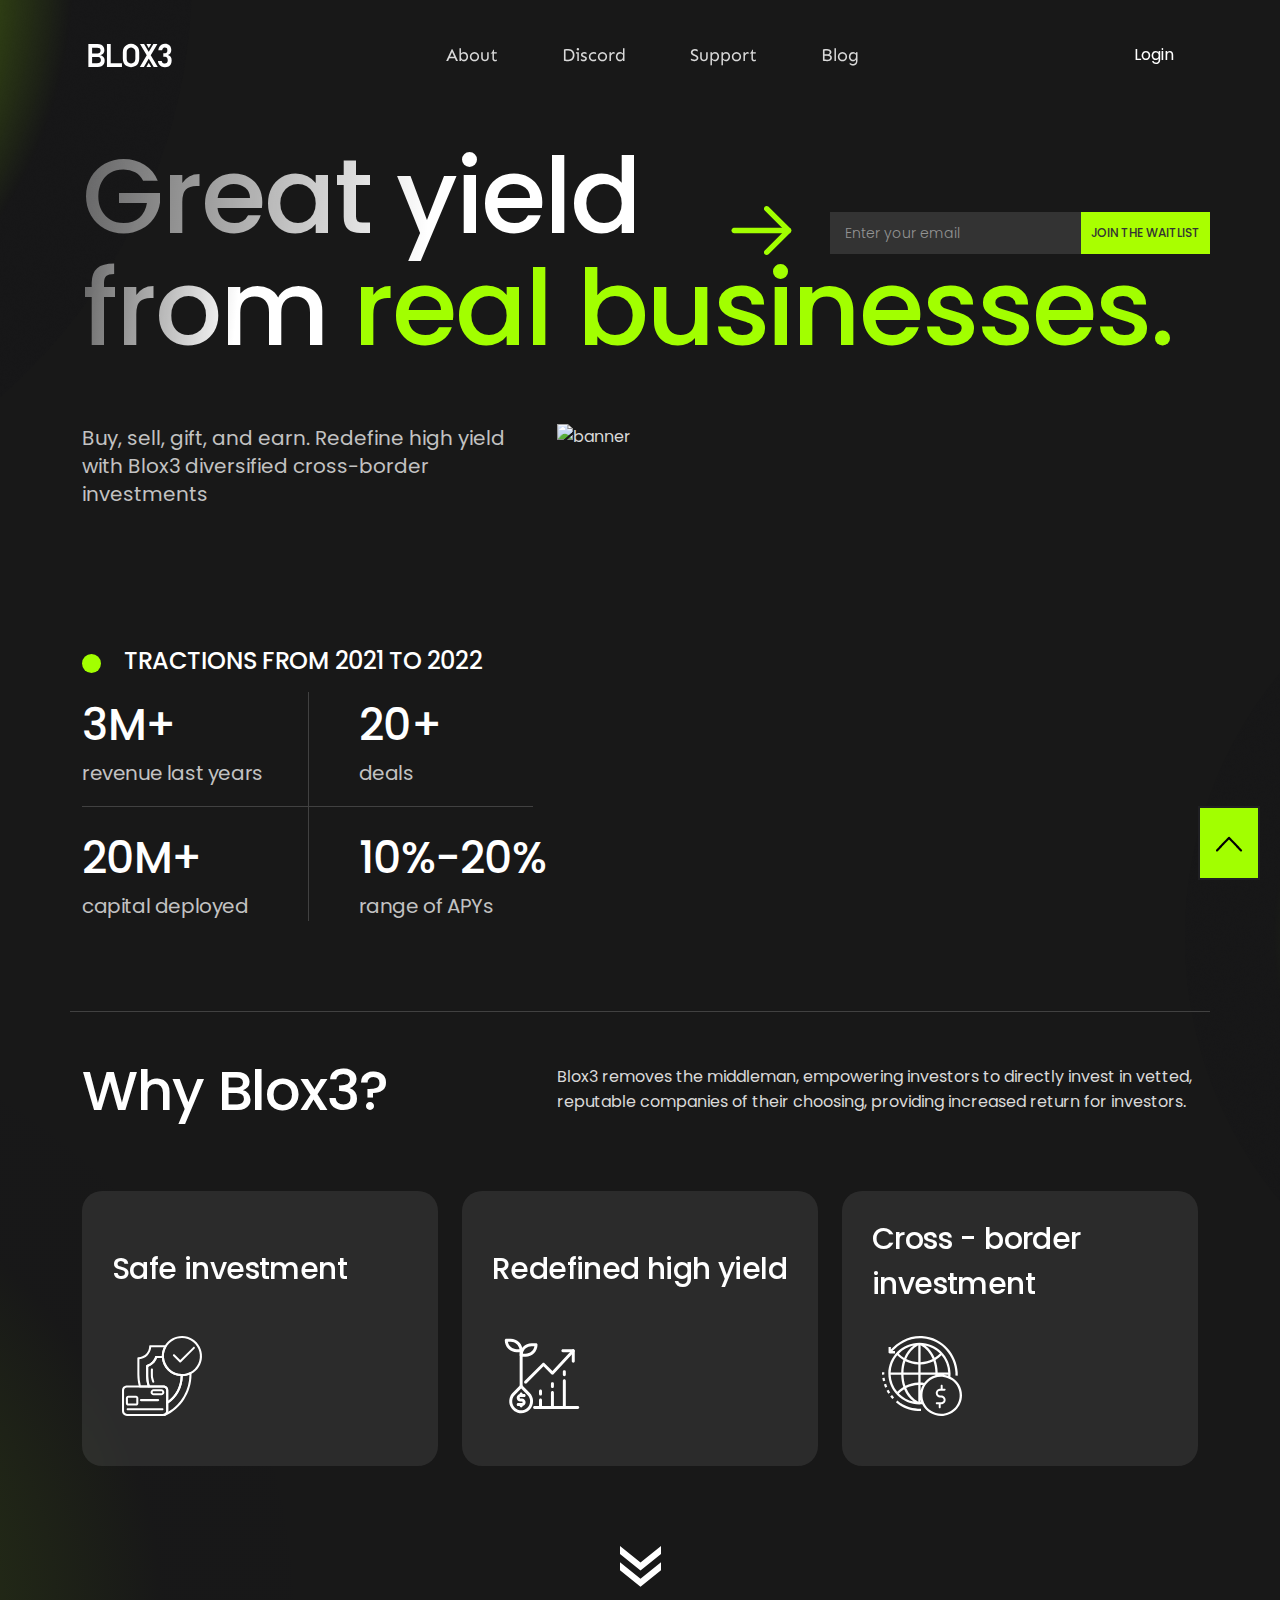
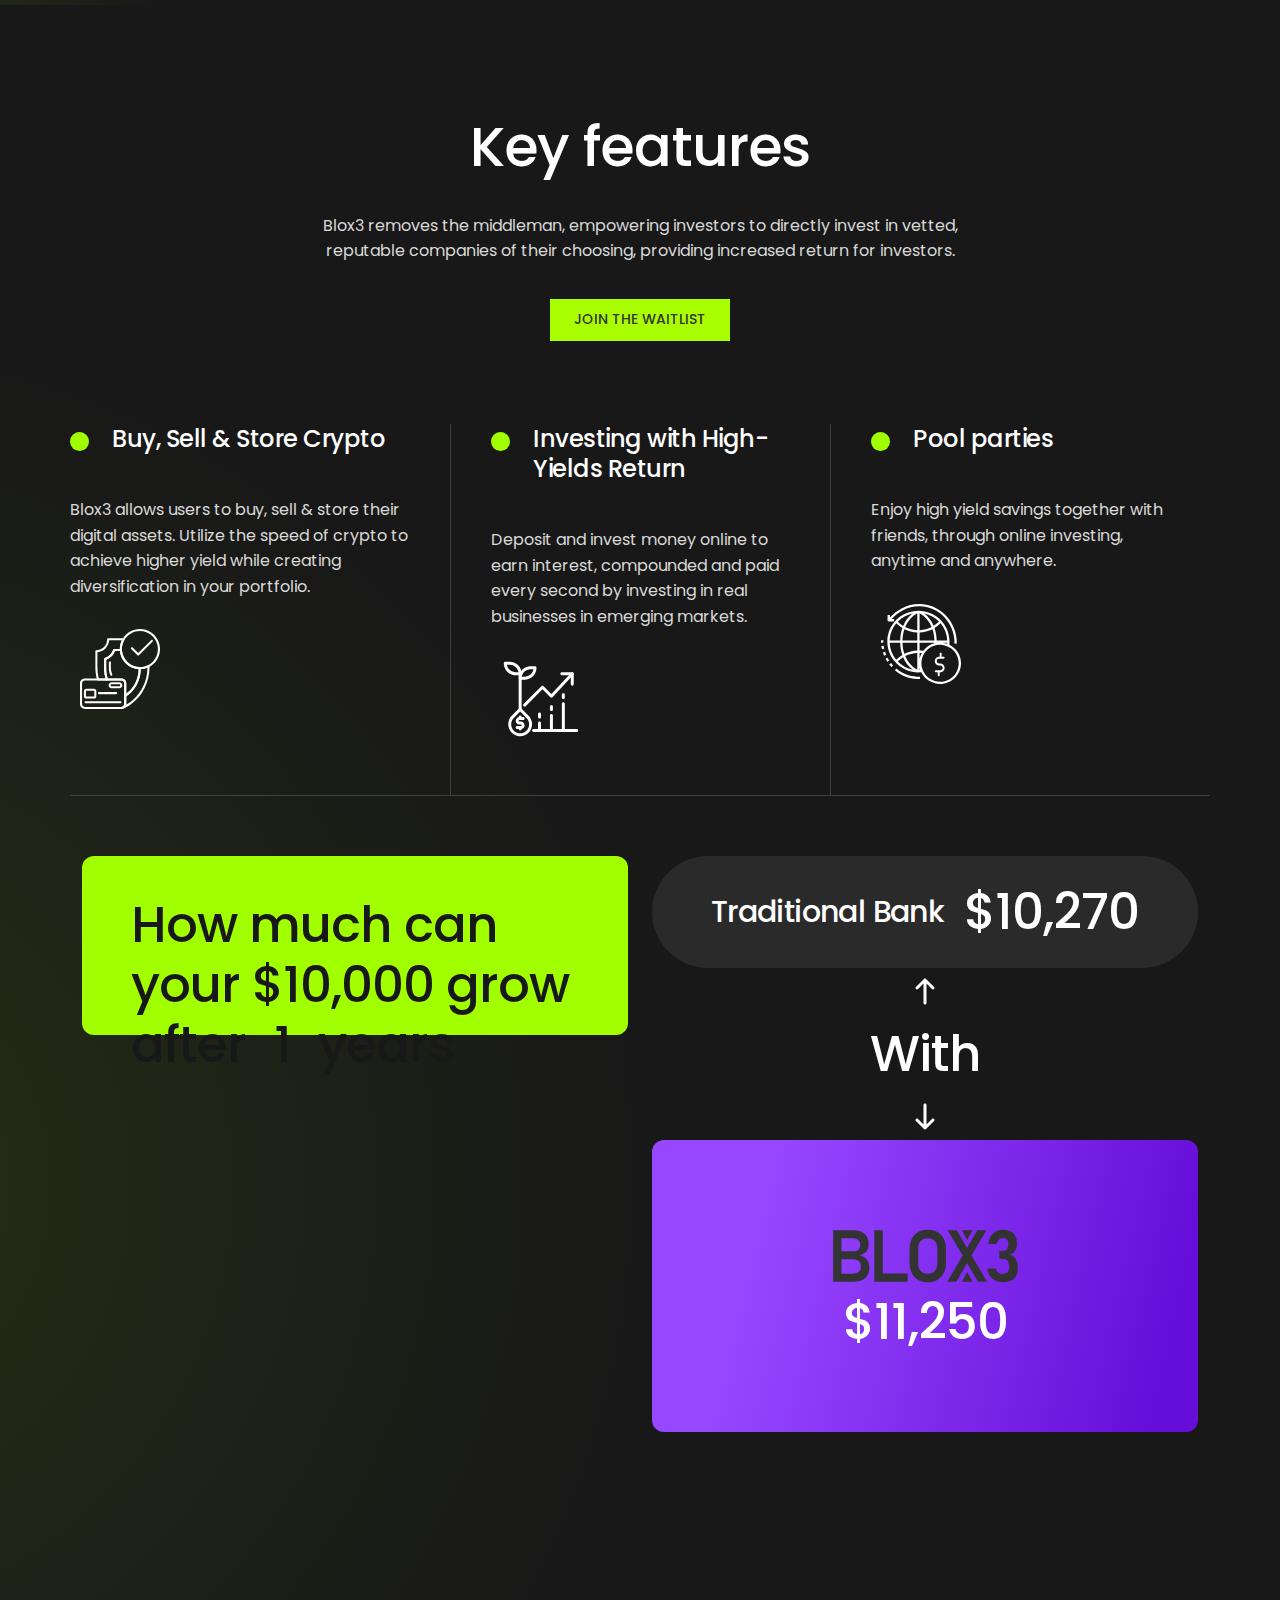
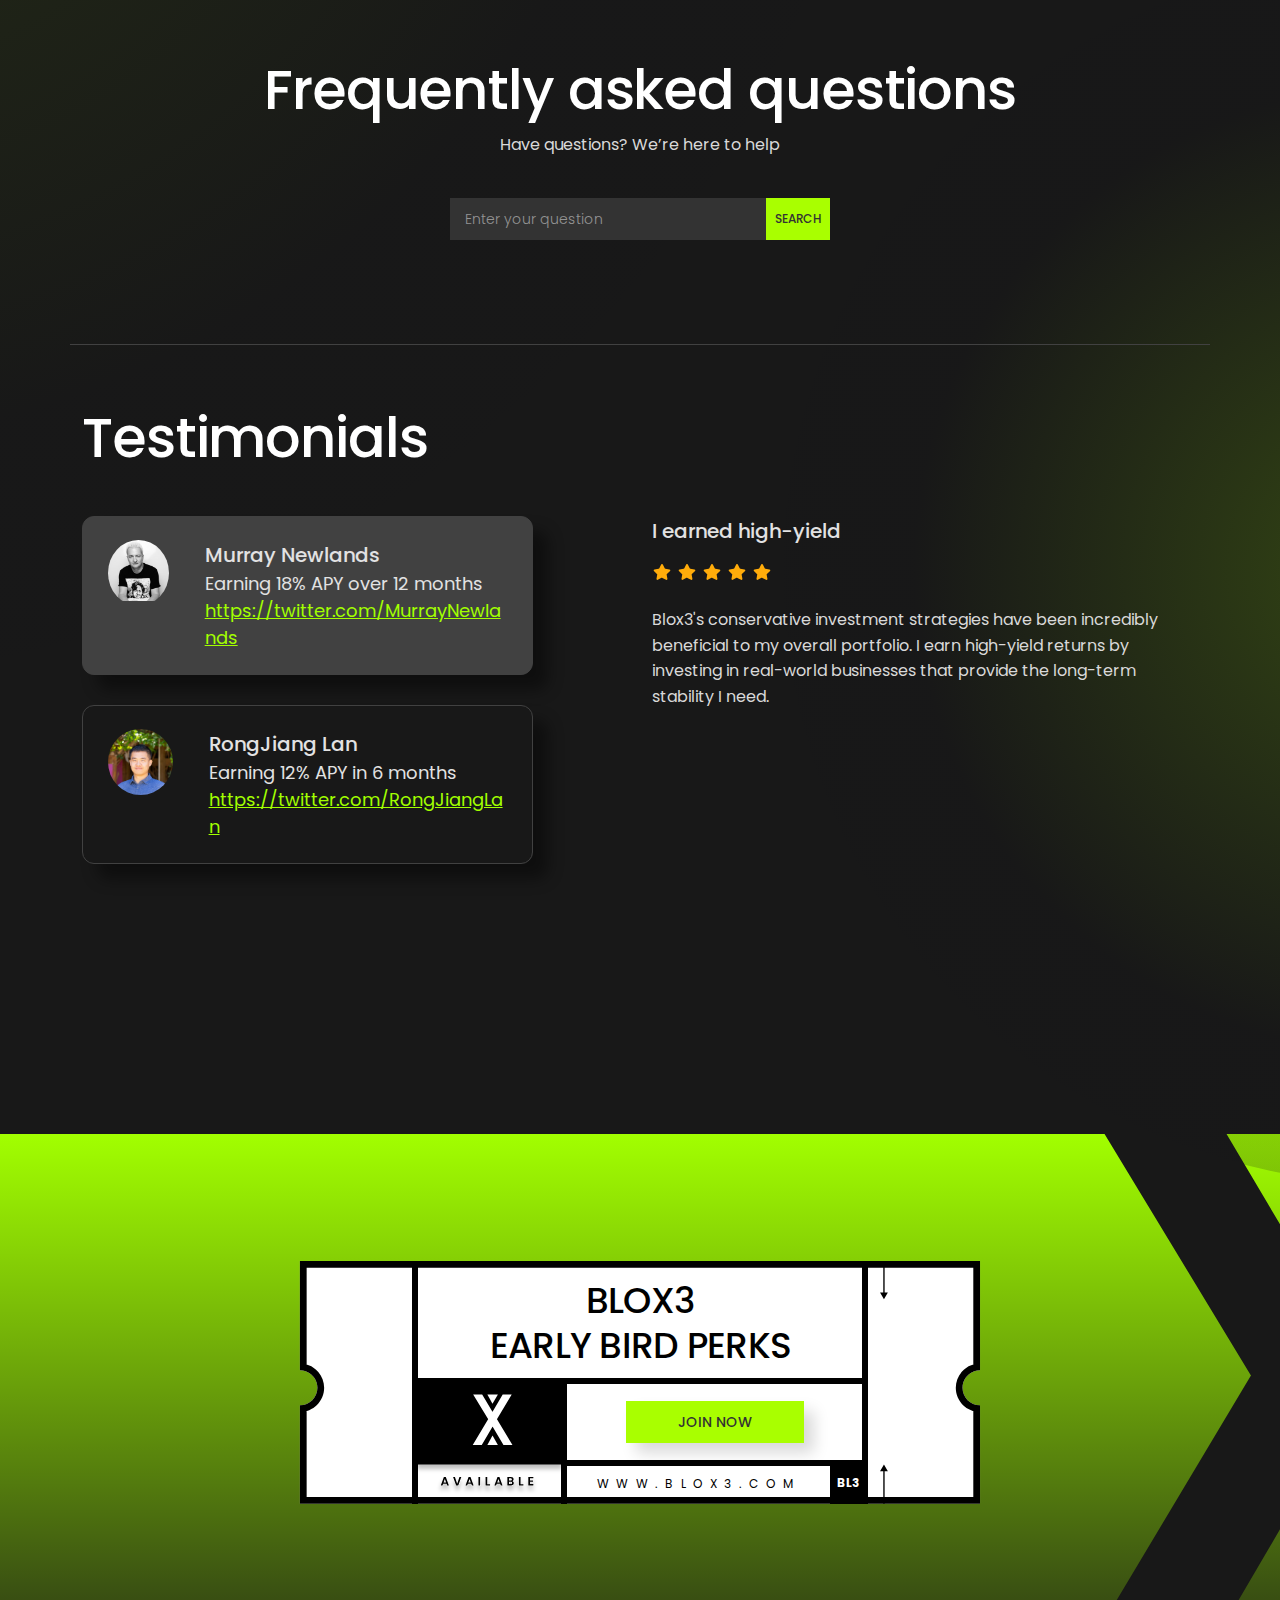
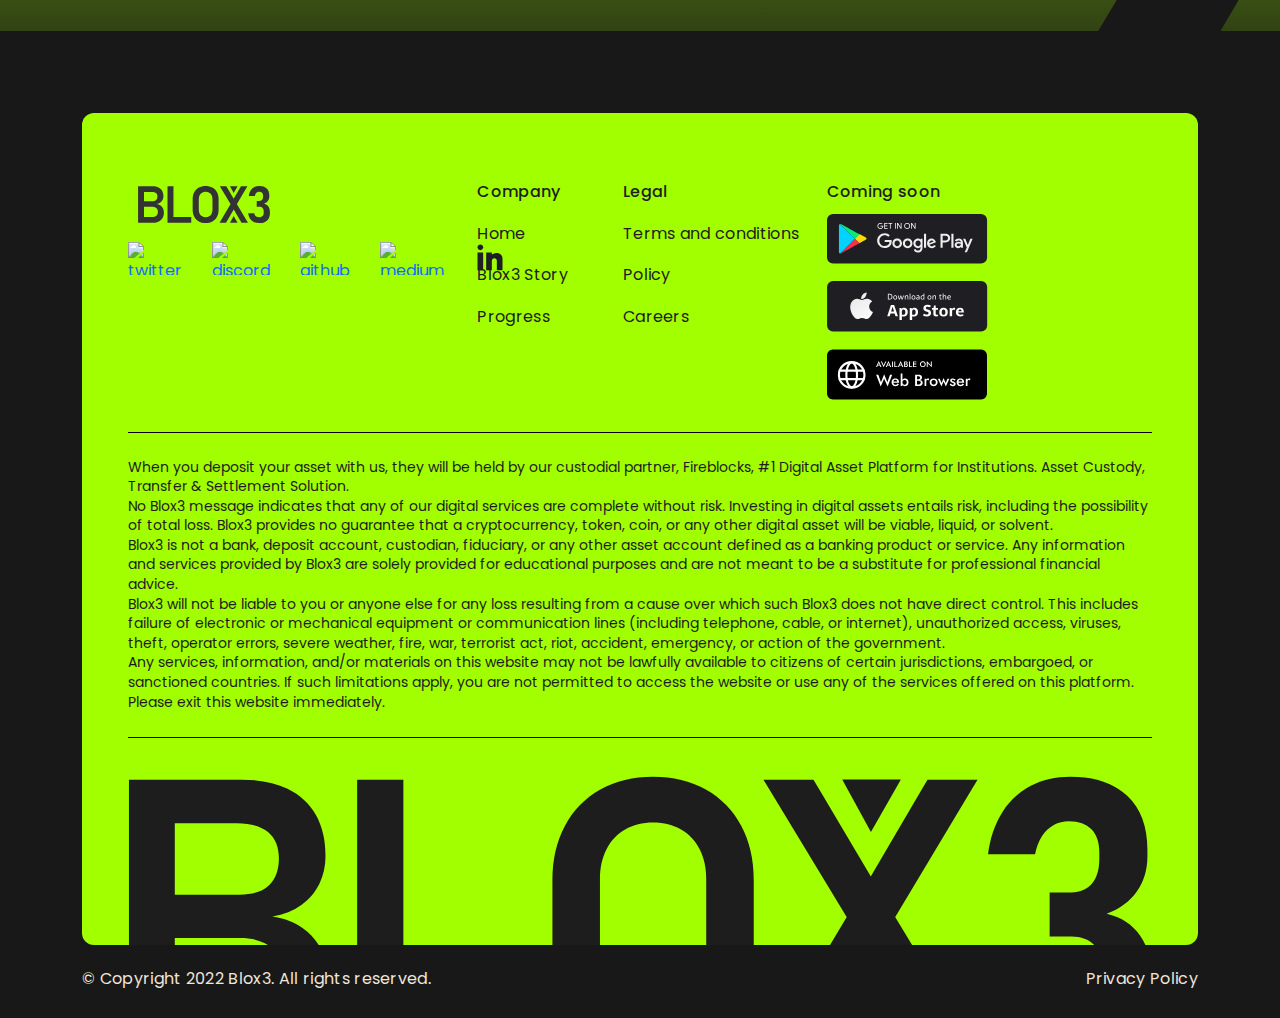
==== index.html @ f6883f17 "add page contact and page about" ====
<!doctype html>
<html lang="en">

    <head>
        <!-- Google tag (gtag.js) -->
        <script async src="https://www.googletagmanager.com/gtag/js?id=G-S6V3R4RLGJ"></script>
        <script>
            window.dataLayer = window.dataLayer || [];
            function gtag() { dataLayer.push(arguments); }
            gtag('js', new Date());
            gtag('config', 'G-S6V3R4RLGJ');
        </script>
        <meta name="viewport" content="width=device-width, initial-scale=1">
        <meta charset="utf-8" />
        <title>Blox3</title>
        <link rel="icon" href="favicon.ico" />
        <!-- Search Engine -->
        <meta name="description"
            content="Blox3 provides attractive & sustainable yield by removing the bank as a costly cross border bottleneck, providing capital directly to real world businesses." />
        <meta name="image" content="https://blox3.vercel.app/opengraph.png" />
        <!-- Schema.org for Google -->
        <meta itemprop="name" content="Blox3" />
        <meta itemprop="description"
            content="Blox3 provides attractive & sustainable yield by removing the bank as a costly cross border bottleneck, providing capital directly to real world businesses." />
        <meta itemprop="image" content="https://blox3.vercel.app/opengraph.png" />
        <meta name="og:title" content="Blox3" />
        <meta name="og:description"
            content="Blox3 provides attractive & sustainable yield by removing the bank as a costly cross border bottleneck, providing capital directly to real world businesses." />
        <meta name="og:image" content="https://blox3.vercel.app/opengraph.png" />
        <meta name="og:url" content="https://blox3.vercel.app" />
        <meta name="og:site_name" content="Blox3" />
        <meta name="og:locale" content="en_US" />
        <meta name="fb:app_id" content="401785937034606" />
        <meta name="og:type" content="website" />
        <meta name="twitter:site" content="@blox3">
        <meta name="twitter:card" content="summary_large_image">
        <meta name="twitter:title" content="Blox3">
        <meta name="twitter:description"
            content="Blox3 provides attractive & sustainable yield by removing the bank as a costly cross border bottleneck, providing capital directly to real world businesses.">
        <meta name="twitter:image" content="https://blox3.vercel.app/opengraph.png">
        <link href="https://fonts.googleapis.com/css2?family=Sen:wght@400;700&display=swap" rel="stylesheet">
        <link rel="stylesheet" href="https://fonts.googleapis.com/css?family=Lato&display=swap" />
        <link
            href="https://fonts.googleapis.com/css2?family=Bitter:ital,wght@0,400;0,500;0,600;0,700;0,800;0,900;1,400;1,500;1,700;1,900&display=swap"
            rel="stylesheet">
        <link
            href="https://fonts.googleapis.com/css2?family=Roboto:ital,wght@0,400;0,500;0,700;1,400;1,500;1,700&display=swap"
            rel="stylesheet">
        <link href="https://fonts.googleapis.com/css2?family=Poppins:wght@400;500;700&display=swap" rel="stylesheet">
        <link rel="stylesheet" href="https://cdn.jsdelivr.net/npm/bootstrap@5.2.1/dist/css/bootstrap.min.css" />
        <link rel="stylesheet" href="assets/plugins/aos/aos.css" />
        <link rel="stylesheet" href="assets/css/animate.min.css" />
        <link rel="stylesheet" href="assets/css/slick.css" />
        <link rel="stylesheet" href="assets/css/style.css?v=2" />
    </head>

    <body class="overflow-hidden home-page">
        <header>
            <nav class="bx-navbar navbar navbar-expand-lg bg-light">
                <div class="container">
                    <a class="navbar-brand" href="index.html">
                        <img src="assets/images/logo.svg" alt="Blox3" />
                    </a>
                    <button class="navbar-toggler" type="button" data-bs-toggle="collapse"
                        data-bs-target="#navbarSupportedContent" aria-controls="navbarSupportedContent"
                        aria-expanded="false" aria-label="Toggle navigation">
                        <span class="navbar-toggler-icon"></span>
                    </button>
                    <div class="collapse navbar-collapse" id="navbarSupportedContent">
                        <ul class="navbar-nav mx-auto mb-lg-0">
                            <li class="d-block d-md-none">
                                <a class="navbar-brand" href="index.html">
                                    <img src="assets/images/logo.svg" alt="Blox3" />
                                </a>
                            </li>

                            <!-- <li class="d-block d-md-none"><button type="button" class="button btn-sign-up" data-bs-toggle="modal" data-bs-target="#SignUpModal">Join the Waitlist</button></li> -->
                            <li class="d-block d-md-none"><button type="button" class="button btn-sign-up"
                                    data-bs-toggle="modal" data-bs-target="#SignUpModal">Login</button></li>
                            <li class="nav-item">
                                <a class="nav-link"
                                    href="https://blox3.notion.site/blox3/About-Us-524991e703df4c4db0785e68744c24d8"
                                    target="_blank">About</a>
                            </li>
                            <li class="nav-item">
                                <a class="nav-link" href="https://discord.gg/4zUvcdK7DZ" target="_blank">Discord</a>
                            </li>
                            <li class="nav-item">
                                <a class="nav-link"
                                    href="https://blox3.notion.site/SUPPORT-e5d9ff07b69e430fb95e6f65994a4790"
                                    target="_blank">Support</a>
                            </li>
                            <li class="nav-item">
                                <a class="nav-link" href="https://medium.com/@blox3" target="_blank">Blog</a>
                            </li>
                        </ul>
                    </div>
                    <!-- <button type="button" class="button btn-sign-up d-none d-md-block" data-bs-toggle="modal" data-bs-target="#SignUpModal">Join the Waitlist</button> -->
                    <button type="button" class="button btn-sign-up d-none d-md-block" data-bs-toggle="modal"
                        data-bs-target="#SignUpModal">Login</button>
                </div>
            </nav>
        </header>
        <!-- end header -->
        <main>
            <div class="bx-banner">
                <div class="container">
                    <div class="row justify-content-between">
                        <div class="col-xl-7 col-lg-7 text-md-start text-center justify-content-between">
                            <h1 class="bx-banner-heading"><span class="text-gradient">Great yield </span> <br>
                                <span class="text-gradient">from</span> <span class="green">real <br
                                        class="d-block d-md-none">businesses.</span>
                            </h1>
                            <div class="group-mail d-flex">
                                <p class="banner-arrow"><img src="assets/images/banner-arrow.svg" alt="" /></p>
                                <div class="bx-form">
                                    <div id="mc_embed_signup" class="mc_embed_signup">
                                        <form
                                            action="https://blox3.us14.list-manage.com/subscribe/post?u=b85ae66b1dd4e79ea836b4736&id=51da35f64b&f_id=0046f7e0f0"
                                            method="post" id="mc-embedded-subscribe-form"
                                            name="mc-embedded-subscribe-form"
                                            class="validate mc-embedded-subscribe-form" target="_blank" novalidate>
                                            <div id="mc_embed_signup_scroll" class="mc_embed_signup_scroll">
                                                <div class="input-group mc-field-group ">
                                                    <div class=" d-flex">
                                                        <input type="email" value="" name="EMAIL"
                                                            placeholder="Enter your email" class="form-control"
                                                            id="mce-EMAIL" required>
                                                        <button type="submit" value="Subscribe" name="subscribe"
                                                            id="mc-embedded-subscribe" class="btn button">Join the
                                                            Waitlist</button>
                                                    </div>
                                                </div>

                                                <div style="position: absolute; left: -5000px;" aria-hidden="true">
                                                    <input type="text" name="b_b85ae66b1dd4e79ea836b4736_51da35f64b"
                                                        tabindex="-1" value="">
                                                </div>
                                            </div>
                                            <div id="mce-responses" class="clear foot">
                                                <div class="response" id="mce-error-response" style="display:none">
                                                </div>
                                                <div class="response" id="mce-success-response" style="display:none">
                                                </div>
                                            </div>
                                        </form>
                                    </div>
                                </div>
                            </div>


                        </div>

                    </div>
                    <div class="row justify-content-between">
                        <div class="col-md-5">
                            <div class="bx-banner-description">
                                Buy, sell, gift, and earn. Redefine high yield with Blox3 diversified cross-border
                                investments
                            </div>
                            <div class="tractions">
                                <p class="bx-title-small text-uppercase"><span class="circle"></span><span
                                        class="text">Tractions from
                                        2021 to 2022</span></p>
                                <div class="tractions-table">
                                    <div class="tractions-table-col">
                                        <dl>
                                            <dt>3M+</dt>
                                            <dd>revenue last years</dd>
                                        </dl>
                                    </div>
                                    <div class="tractions-table-col">
                                        <dl>
                                            <dt>20+</dt>
                                            <dd>deals</dd>
                                        </dl>
                                    </div>
                                    <div class="tractions-table-col">
                                        <dl>
                                            <dt>20M+</dt>
                                            <dd>capital deployed</dd>
                                        </dl>
                                    </div>
                                    <div class="tractions-table-col">
                                        <dl>
                                            <dt>10%-20%</dt>
                                            <dd>range of APYs</dd>
                                        </dl>
                                    </div>
                                </div>
                            </div>
                        </div>
                        <div class="col-md-7 bx-banner-image">
                            <img src="assets/images/banner.svg" alt="banner" class="bx-banner-image d-none d-md-block"
                                width="750" height="492" />
                            <img src="assets/images/banner.png"
                                srcset="assets/images/banner.png 1x, assets/images/banner@2x.png 2x, assets/images/banner@3x.png 3x"
                                alt="banner" class="bx-banner-image d-block d-md-none" width="542" height="671">
                        </div>
                    </div>

                </div>
            </div>
            <section>
                <div class="why-blox3">
                    <div class="container">
                        <div class="row justify-content-between">
                            <div class="bx-title col-md-5 wow fadeInUp">Why Blox3?</div>
                            <div class="bx-disc col-md-7 wow fadeInUp">Blox3 removes the middleman, empowering investors
                                to directly
                                invest in vetted, reputable companies of their choosing, providing increased return for
                                investors.</div>
                        </div>


                        <div class="row justify-content-between slide wow fadeInUp">
                            <div class="col-lg-4 col-md-6">
                                <div class="box">
                                    <dl>
                                        <dt>Safe investment</dt>
                                        <dd>Blox3 offers safer investments by limiting investor risk. Blox3 takes the
                                            borrower’s assets, and lends just 50% LTV,
                                            with the ability to rapidly liquidate in the event of a default.</dd>
                                    </dl>
                                    <p class="why-blox3-icon">
                                        <svg width="100" height="100" viewBox="0 0 100 100" fill="none"
                                            xmlns="http://www.w3.org/2000/svg">
                                            <path
                                                d="M36.9436 61.4374H28.0173C27.7927 61.4366 27.5745 61.3624 27.396 61.2262C27.2175 61.09 27.0885 60.8993 27.0286 60.6831C25.9251 56.7312 25.3661 52.6475 25.3669 48.5448V32.1891C25.3669 31.9163 25.4754 31.6546 25.6686 31.4617C25.8617 31.2688 26.1237 31.1604 26.3969 31.1604C29.261 31.1477 32.0036 30.0029 34.025 27.9764C36.0464 25.9498 37.1822 23.2063 37.1839 20.3457C37.1839 20.0729 37.2925 19.8113 37.4856 19.6184C37.6788 19.4254 37.9407 19.3171 38.2139 19.3171H53.5671C53.749 19.3162 53.9277 19.3641 54.0847 19.4558C54.2417 19.5475 54.3712 19.6796 54.4597 19.8383C54.5507 19.9957 54.5986 20.1742 54.5986 20.356C54.5986 20.5378 54.5507 20.7164 54.4597 20.8738C52.7894 23.6585 51.9089 26.8445 51.9123 30.0906V30.8724C51.9179 31.0101 51.8952 31.1474 51.8456 31.276C51.796 31.4045 51.7206 31.5216 51.6239 31.6199C51.5287 31.7187 51.4146 31.7976 51.2885 31.8517C51.1623 31.9059 51.0265 31.9343 50.8892 31.9353H44.9292C44.2077 33.9465 43.049 35.773 41.5365 37.2837C40.0239 38.7943 38.1951 39.9515 36.1814 40.6721V49.9232C36.1785 53.3781 36.7564 56.809 37.8912 60.0727C37.9479 60.2282 37.966 60.3951 37.9438 60.5591C37.9217 60.723 37.86 60.8792 37.7641 61.0141C37.6682 61.149 37.5409 61.2587 37.3932 61.3336C37.2455 61.4085 37.0818 61.4465 36.9162 61.4443L36.9436 61.4374ZM35.5291 59.3801C34.6116 56.3117 34.149 53.1256 34.1559 49.9232V39.9315C34.155 39.7107 34.2253 39.4954 34.3564 39.3176C34.4874 39.1397 34.6723 39.0087 34.8837 38.944C36.8526 38.3502 38.6431 37.2774 40.0944 35.8219C41.5457 34.3665 42.6125 32.5738 43.1989 30.6049C43.2637 30.3938 43.3949 30.2092 43.5729 30.0783C43.751 29.9473 43.9665 29.8771 44.1876 29.878H49.8455C49.876 26.9311 50.5583 24.0273 51.8436 21.3744H39.2027C38.9526 24.4193 37.628 27.2765 35.465 29.4368C33.302 31.597 30.4412 32.92 27.3925 33.1697V48.5448C27.3917 52.2004 27.8555 55.8412 28.7726 59.3801H35.5291ZM52.4204 90C52.2782 90.0008 52.1375 89.9704 52.0084 89.9108L51.7818 89.808C51.5849 89.7188 51.4207 89.5704 51.3124 89.3835C51.204 89.1966 51.1569 88.9806 51.1776 88.7656C51.1981 88.552 51.2854 88.3503 51.4271 88.189C51.5689 88.0278 51.7578 87.9152 51.9672 87.8672C52.5985 87.7197 53.1609 87.3626 53.5626 86.8544C53.9642 86.3461 54.1812 85.7167 54.1782 85.0693V76.7645C54.179 76.5933 54.222 76.4248 54.3034 76.2741C54.3848 76.1234 54.5022 75.9951 54.6451 75.9004C58.9577 73.0727 62.4979 69.2177 64.9468 64.6828C67.3958 60.1479 68.6763 55.0757 68.6731 49.9232V49.1003C68.6742 48.9549 68.7059 48.8114 68.7663 48.679C68.8266 48.5467 68.9142 48.4285 69.0233 48.3322C69.1307 48.2363 69.2571 48.1641 69.3944 48.1204C69.5316 48.0767 69.6766 48.0624 69.8198 48.0785H69.9022C72.7183 48.0916 75.4965 47.4308 78.0045 46.1515C78.1621 46.0684 78.3387 46.0276 78.5168 46.0331C78.695 46.0385 78.8687 46.0901 79.0209 46.1827C79.1732 46.2753 79.2987 46.4058 79.3854 46.5614C79.472 46.717 79.5167 46.8924 79.5151 47.0704V48.5448C79.5036 57.2659 76.984 65.8001 72.2562 73.1322C67.5283 80.4643 60.7911 86.2858 52.8461 89.904C52.7126 89.9656 52.5675 89.9983 52.4204 90ZM56.2381 77.3337V85.0693C56.2386 85.3311 56.2179 85.5925 56.1763 85.851C62.6377 82.0128 67.9937 76.5687 71.7227 70.049C75.4518 63.5292 77.4267 56.1561 77.4552 48.6477C75.3137 49.5178 73.0364 50.0075 70.7261 50.0947C70.7075 55.4687 69.3786 60.7573 66.8543 65.5033C64.33 70.2493 60.6862 74.3098 56.2381 77.3337Z"
                                                fill="url(#paint0_linear_1221_5023)" />
                                            <path
                                                d="M55.2081 77.8137C54.935 77.8137 54.673 77.7054 54.4799 77.5125C54.2867 77.3195 54.1782 77.0579 54.1782 76.7851V64.2971C54.1782 63.9216 54.1041 63.5497 53.9602 63.2028C53.8163 62.8558 53.6054 62.5406 53.3396 62.275C53.0737 62.0095 52.758 61.7988 52.4106 61.6551C52.0633 61.5114 51.6909 61.4374 51.3149 61.4374L36.9436 61.4374C36.7309 61.4378 36.5233 61.372 36.3498 61.2491C36.1763 61.1262 36.0454 60.9523 35.9755 60.7516C34.7604 57.273 34.1429 53.6143 34.149 49.9301V39.9315C34.1486 39.7098 34.2199 39.4939 34.3522 39.3159C34.4846 39.138 34.671 39.0075 34.8837 38.944C36.8526 38.3502 38.6431 37.2774 40.0944 35.8219C41.5457 34.3665 42.6125 32.5738 43.1989 30.6049C43.2637 30.3938 43.3949 30.2092 43.5729 30.0783C43.751 29.9473 43.9665 29.8771 44.1876 29.878H50.8961C51.1604 29.8778 51.4146 29.9798 51.6053 30.1626C51.796 30.3454 51.9085 30.5949 51.9192 30.8587C52.1158 35.4578 54.071 39.8065 57.3821 43.0088C60.6932 46.2111 65.1079 48.0232 69.7168 48.0716C69.9875 48.0753 70.246 48.1852 70.4362 48.3777C70.6264 48.5703 70.733 48.8299 70.733 49.1003V49.9232C70.7408 55.4204 69.3777 60.833 66.7667 65.6724C64.1558 70.5117 60.3793 74.6255 55.7781 77.6423C55.6083 77.7524 55.4106 77.8119 55.2081 77.8137ZM37.6303 59.3801H51.3149C52.6201 59.3819 53.8712 59.9005 54.7941 60.8223C55.717 61.744 56.2363 62.9936 56.2381 64.2971V74.8032C60.0801 71.9277 63.2024 68.202 65.3599 63.9184C67.5175 59.6349 68.6516 54.9102 68.6731 50.1153C63.8922 49.8226 59.3741 47.8307 55.9359 44.5C52.4978 41.1693 50.3666 36.7196 49.9279 31.9559H44.9292C44.2051 33.9633 43.0453 35.7857 41.5329 37.2927C40.0205 38.7996 38.193 39.9537 36.1814 40.6721V49.9232C36.1682 53.1317 36.6571 56.3224 37.6303 59.3801Z"
                                                fill="url(#paint1_linear_1221_5023)" />
                                            <path
                                                d="M51.3149 89.9931H14.9232C13.6168 89.9913 12.3646 89.4717 11.4415 88.5485C10.5185 87.6253 10 86.374 10 85.0693V64.2971C10.0018 62.9936 10.5211 61.744 11.444 60.8223C12.3669 59.9005 13.618 59.3819 14.9232 59.3801H51.3149C52.6213 59.3801 53.8742 59.8979 54.7986 60.8198C55.7229 61.7418 56.2431 62.9924 56.245 64.2971V85.0693C56.2502 86.1817 55.8765 87.2629 55.1852 88.1352C54.494 89.0076 53.5263 89.6192 52.441 89.8697C52.0724 89.9586 51.694 90.0001 51.3149 89.9931ZM14.9232 61.4374C14.1638 61.4374 13.4355 61.7387 12.8985 62.275C12.3616 62.8113 12.0599 63.5387 12.0599 64.2971V85.0693C12.0599 85.8283 12.3614 86.5564 12.8981 87.0938C13.4349 87.6312 14.1632 87.934 14.9232 87.9358H51.3149C51.5298 87.939 51.7442 87.916 51.9535 87.8672C52.588 87.7226 53.1544 87.3669 53.5599 86.8585C53.9654 86.3502 54.1858 85.7192 54.1851 85.0693V64.2971C54.1832 63.538 53.8801 62.8107 53.342 62.2746C52.8039 61.7385 52.0749 61.4374 51.3149 61.4374H14.9232Z"
                                                fill="url(#paint2_linear_1221_5023)" />
                                            <path
                                                d="M24.0142 79.6105H16.2141C15.5961 79.6087 15.004 79.3622 14.5677 78.9251C14.1314 78.4881 13.8864 77.896 13.8864 77.2788V72.0875C13.8864 71.4709 14.1316 70.8796 14.5681 70.4436C15.0047 70.0077 15.5967 69.7627 16.2141 69.7627H24.0142C24.6316 69.7627 25.2237 70.0077 25.6602 70.4436C26.0967 70.8796 26.3419 71.4709 26.3419 72.0875V77.2788C26.3419 77.896 26.0969 78.4881 25.6606 78.9251C25.2243 79.3622 24.6322 79.6087 24.0142 79.6105ZM16.2141 71.8201C16.1786 71.8191 16.1434 71.8254 16.1105 71.8385C16.0776 71.8516 16.0477 71.8713 16.0226 71.8963C15.9975 71.9213 15.9779 71.9512 15.9647 71.9841C15.9516 72.0169 15.9453 72.0521 15.9463 72.0875V77.2788C15.9454 77.3145 15.9516 77.3501 15.9647 77.3833C15.9777 77.4165 15.9973 77.4468 16.0222 77.4724C16.0472 77.498 16.077 77.5183 16.11 77.5322C16.1429 77.546 16.1783 77.5532 16.2141 77.5532H24.0142C24.05 77.5532 24.0854 77.546 24.1183 77.5322C24.1513 77.5183 24.1811 77.498 24.2061 77.4724C24.231 77.4468 24.2506 77.4165 24.2637 77.3833C24.2767 77.3501 24.283 77.3145 24.282 77.2788V72.0875C24.283 72.0521 24.2767 72.0169 24.2636 71.9841C24.2505 71.9512 24.2308 71.9213 24.2057 71.8963C24.1807 71.8713 24.1508 71.8516 24.1178 71.8385C24.0849 71.8254 24.0497 71.8191 24.0142 71.8201H16.2141ZM49.3649 69.221H41.5647C40.7743 69.221 40.0164 68.9074 39.4575 68.3492C38.8986 67.7911 38.5847 67.0341 38.5847 66.2447C38.5847 65.4554 38.8986 64.6983 39.4575 64.1402C40.0164 63.582 40.7743 63.2684 41.5647 63.2684H49.3649C50.1552 63.2684 50.9132 63.582 51.472 64.1402C52.0309 64.6983 52.3449 65.4554 52.3449 66.2447C52.3449 67.0341 52.0309 67.7911 51.472 68.3492C50.9132 68.9074 50.1552 69.221 49.3649 69.221ZM41.5647 65.3258C41.3207 65.3258 41.0866 65.4226 40.9141 65.5949C40.7415 65.7673 40.6446 66.001 40.6446 66.2447C40.6446 66.4884 40.7415 66.7222 40.9141 66.8945C41.0866 67.0668 41.3207 67.1636 41.5647 67.1636H49.3649C49.6089 67.1636 49.8429 67.0668 50.0155 66.8945C50.188 66.7222 50.285 66.4884 50.285 66.2447C50.285 66.001 50.188 65.7673 50.0155 65.5949C49.8429 65.4226 49.6089 65.3258 49.3649 65.3258H41.5647ZM50.4223 84.3629H15.6579C15.3847 84.3629 15.1228 84.2545 14.9296 84.0616C14.7364 83.8687 14.6279 83.6071 14.6279 83.3342C14.6279 83.0614 14.7364 82.7998 14.9296 82.6069C15.1228 82.414 15.3847 82.3056 15.6579 82.3056H50.4223C50.6954 82.3056 50.9574 82.414 51.1506 82.6069C51.3437 82.7998 51.4522 83.0614 51.4522 83.3342C51.4522 83.6071 51.3437 83.8687 51.1506 84.0616C50.9574 84.2545 50.6954 84.3629 50.4223 84.3629ZM46.1514 75.1666H28.9237C28.6505 75.1666 28.3886 75.0583 28.1954 74.8654C28.0023 74.6725 27.8937 74.4108 27.8937 74.138C27.8937 73.8652 28.0023 73.6035 28.1954 73.4106C28.3886 73.2177 28.6505 73.1093 28.9237 73.1093H46.1514C46.4246 73.1093 46.6865 73.2177 46.8797 73.4106C47.0729 73.6035 47.1814 73.8652 47.1814 74.138C47.1814 74.4108 47.0729 74.6725 46.8797 74.8654C46.6865 75.0583 46.4246 75.1666 46.1514 75.1666ZM69.9022 50.1358H69.6344C64.5023 50.0718 59.5901 48.0452 55.9089 44.4732C52.2278 40.9013 50.0577 36.0557 49.8455 30.9341V30.0769C49.8411 26.5074 50.7908 23.0014 52.5965 19.921C54.4022 16.8406 56.9985 14.2974 60.1173 12.5541C63.236 10.8108 66.7642 9.93056 70.3374 10.0043C73.9106 10.078 77.3994 11.103 80.4434 12.9735C83.4874 14.8439 85.9763 17.492 87.6531 20.6442C89.3299 23.7965 90.1338 27.3387 89.9818 30.9049C89.8298 34.4712 88.7274 37.9323 86.7884 40.9309C84.8495 43.9294 82.1442 46.3566 78.952 47.9619C76.1532 49.3997 73.0495 50.1452 69.9022 50.1358ZM69.9022 12.0959C66.7887 12.1089 63.7311 12.9236 61.0249 14.4612C58.3186 15.9988 56.055 18.2075 54.4528 20.8738C52.7826 23.6585 51.902 26.8445 51.9054 30.0906V30.8724C52.104 35.472 54.0621 39.8202 57.3761 43.0203C60.6901 46.2204 65.1073 48.0285 69.7168 48.0716H69.9022C72.7183 48.0847 75.4965 47.4239 78.0045 46.1446C81.6217 44.3226 84.5181 41.3358 86.226 37.6669C87.9338 33.9979 88.3533 29.861 87.4165 25.9245C86.4798 21.9881 84.2416 18.482 81.0636 15.9728C77.8856 13.4635 73.9533 12.0977 69.9022 12.0959Z"
                                                fill="url(#paint3_linear_1221_5023)" />
                                            <path
                                                d="M68.2199 36.5506C67.9468 36.5504 67.685 36.4418 67.4921 36.2489L61.2025 29.9672C61.0205 29.7722 60.9215 29.5143 60.9262 29.2478C60.9309 28.9813 61.039 28.727 61.2277 28.5385C61.4164 28.3501 61.671 28.2421 61.9378 28.2374C62.2047 28.2327 62.4629 28.3316 62.6581 28.5133L68.2199 34.0681L81.1767 21.1275C81.3707 20.9347 81.6334 20.8268 81.907 20.8274C82.1806 20.8281 82.4428 20.9372 82.6358 21.1309C82.8289 21.3246 82.937 21.587 82.9363 21.8603C82.9357 22.1336 82.8263 22.3954 82.6324 22.5882L68.9477 36.2489C68.7548 36.4418 68.493 36.5504 68.2199 36.5506ZM41.2557 56.7536C41.0418 56.7554 40.8327 56.6902 40.6578 56.5672C40.4829 56.4442 40.351 56.2696 40.2807 56.0678C39.7303 54.4641 39.2853 52.8261 38.9486 51.1645C38.8731 50.4787 38.7426 43.621 38.9486 43.0792C39.0334 42.8382 39.2049 42.6374 39.4298 42.5157C39.6547 42.3941 39.9168 42.3604 40.1652 42.4211C40.4136 42.4818 40.6305 42.6327 40.7737 42.8444C40.9169 43.056 40.9761 43.3133 40.9398 43.5661C40.8986 44.1902 40.8986 49.8958 41.0154 50.9382C41.3339 52.458 41.749 53.956 42.2582 55.4232C42.2995 55.5537 42.3146 55.6912 42.3024 55.8276C42.2902 55.964 42.251 56.0966 42.1871 56.2178C42.1233 56.339 42.036 56.4463 41.9303 56.5336C41.8247 56.6208 41.7027 56.6863 41.5715 56.7261C41.4683 56.7512 41.3618 56.7604 41.2557 56.7536Z"
                                                fill="url(#paint4_linear_1221_5023)" />
                                            <defs>
                                                <linearGradient id="paint0_linear_1221_5023" x1="-9.17949" y1="49.9959"
                                                    x2="100.667" y2="49.9959" gradientUnits="userSpaceOnUse">
                                                    <stop stop-color="#14DFBE" />
                                                    <stop offset="0.513258" stop-color="#1AD6CB" />
                                                    <stop offset="1" stop-color="#2EB8F7" />
                                                </linearGradient>
                                                <linearGradient id="paint1_linear_1221_5023" x1="-9.17949" y1="49.9959"
                                                    x2="100.667" y2="49.9959" gradientUnits="userSpaceOnUse">
                                                    <stop stop-color="#14DFBE" />
                                                    <stop offset="0.513258" stop-color="#1AD6CB" />
                                                    <stop offset="1" stop-color="#2EB8F7" />
                                                </linearGradient>
                                                <linearGradient id="paint2_linear_1221_5023" x1="-9.17949" y1="49.9959"
                                                    x2="100.667" y2="49.9959" gradientUnits="userSpaceOnUse">
                                                    <stop stop-color="#14DFBE" />
                                                    <stop offset="0.513258" stop-color="#1AD6CB" />
                                                    <stop offset="1" stop-color="#2EB8F7" />
                                                </linearGradient>
                                                <linearGradient id="paint3_linear_1221_5023" x1="-9.17949" y1="49.9959"
                                                    x2="100.667" y2="49.9959" gradientUnits="userSpaceOnUse">
                                                    <stop stop-color="#14DFBE" />
                                                    <stop offset="0.513258" stop-color="#1AD6CB" />
                                                    <stop offset="1" stop-color="#2EB8F7" />
                                                </linearGradient>
                                                <linearGradient id="paint4_linear_1221_5023" x1="-9.17949" y1="49.9959"
                                                    x2="100.667" y2="49.9959" gradientUnits="userSpaceOnUse">
                                                    <stop stop-color="#14DFBE" />
                                                    <stop offset="0.513258" stop-color="#1AD6CB" />
                                                    <stop offset="1" stop-color="#2EB8F7" />
                                                </linearGradient>
                                            </defs>
                                        </svg>

                                    </p>
                                </div>
                            </div>
                            <div class="col-lg-4 col-md-6">
                                <div class="box">
                                    <dl>
                                        <dt>Redefined high yield</dt>
                                        <dd>Invest and earn sustainable high yield returns by leveraging global markets
                                            and emerging technologies.</dd>
                                    </dl>
                                    <p class="why-blox3-icon">
                                        <svg width="100" height="100" viewBox="0 0 100 100" fill="none"
                                            xmlns="http://www.w3.org/2000/svg">
                                            <path
                                                d="M29.1527 26.231H24.6854C21.526 26.231 18.4959 24.9707 16.2619 22.7272C14.0278 20.4837 12.7727 17.4409 12.7727 14.2681C12.7727 13.8715 12.9296 13.4911 13.2088 13.2107C13.4881 12.9303 13.8669 12.7727 14.2618 12.7727H18.7291C21.8885 12.7727 24.9186 14.0331 27.1526 16.2766C29.3867 18.5201 30.6418 21.5629 30.6418 24.7357C30.6418 25.1323 30.4849 25.5126 30.2057 25.7931C29.9264 26.0735 29.5476 26.231 29.1527 26.231ZM15.87 15.7634C16.2221 17.8551 17.3008 19.7538 18.9146 21.1226C20.5284 22.4914 22.573 23.2417 24.6854 23.2403H27.5445C27.1924 21.1486 26.1137 19.2499 24.4999 17.8811C22.8861 16.5123 20.8415 15.7621 18.7291 15.7634H15.87Z"
                                                fill="url(#paint0_linear_1221_5029)" />
                                            <path
                                                d="M33.62 30.7172H29.1527C28.7578 30.7172 28.379 30.5596 28.0998 30.2792C27.8205 29.9987 27.6636 29.6184 27.6636 29.2218C27.6636 26.049 28.9187 23.0062 31.1528 20.7627C33.3868 18.5192 36.4169 17.2588 39.5763 17.2588H44.0436C44.4385 17.2588 44.8173 17.4164 45.0966 17.6968C45.3758 17.9772 45.5327 18.3576 45.5327 18.7542C45.5327 21.927 44.2776 24.9698 42.0435 27.2133C39.8095 29.4568 36.7794 30.7172 33.62 30.7172ZM30.7609 27.7264H33.62C35.7324 27.7278 37.777 26.9775 39.3908 25.6087C41.0046 24.24 42.0833 22.3412 42.4354 20.2496H39.5763C37.4639 20.2482 35.4193 20.9985 33.8055 22.3672C32.1917 23.736 31.113 25.6348 30.7609 27.7264Z"
                                                fill="url(#paint1_linear_1221_5029)" />
                                            <path
                                                d="M29.1527 62.12C28.7578 62.12 28.379 61.9624 28.0998 61.682C27.8205 61.4015 27.6636 61.0212 27.6636 60.6246V23.2403C27.6636 22.8437 27.8205 22.4634 28.0998 22.1829C28.379 21.9025 28.7578 21.7449 29.1527 21.7449C29.5476 21.7449 29.9264 21.9025 30.2057 22.1829C30.4849 22.4634 30.6418 22.8437 30.6418 23.2403V60.6246C30.6418 61.0212 30.4849 61.4015 30.2057 61.682C29.9264 61.9624 29.5476 62.12 29.1527 62.12Z"
                                                fill="url(#paint2_linear_1221_5029)" />
                                            <path
                                                d="M29.1527 87.2272C26.7983 87.2262 24.497 86.5245 22.5394 85.2108C20.5819 83.8972 19.0558 82.0305 18.154 79.8464C17.2522 77.6624 17.0151 75.259 17.4725 72.9397C17.93 70.6204 19.0616 68.4893 20.7245 66.8154L28.0955 59.3386C28.2339 59.1984 28.3986 59.0872 28.58 59.0112C28.7615 58.9353 28.9561 58.8962 29.1527 58.8962C29.3493 58.8962 29.5439 58.9353 29.7254 59.0112C29.9068 59.0872 30.0715 59.1984 30.21 59.3386L37.581 66.8154C39.8133 69.0587 41.0674 72.1003 41.0674 75.2717C41.0674 78.4432 39.8133 81.4848 37.581 83.7281C36.4738 84.8387 35.1596 85.7193 33.7135 86.3197C32.2673 86.9201 30.7176 87.2285 29.1527 87.2272ZM29.1527 62.5835L22.839 68.9239C21.5883 70.1782 20.7363 71.7769 20.3906 73.5177C20.045 75.2584 20.2213 77.063 20.8972 78.7031C21.5731 80.3432 22.7183 81.7451 24.1878 82.7315C25.6573 83.7179 27.3851 84.2444 29.1527 84.2444C30.9203 84.2444 32.6481 83.7179 34.1176 82.7315C35.5871 81.7451 36.7323 80.3432 37.4082 78.7031C38.0841 77.063 38.2604 75.2584 37.9148 73.5177C37.5691 71.7769 36.7171 70.1782 35.4664 68.9239L29.1527 62.5835Z"
                                                fill="url(#paint3_linear_1221_5029)" />
                                            <path
                                                d="M29.8973 80.0644H26.1745C25.7796 80.0644 25.4008 79.9069 25.1216 79.6264C24.8423 79.346 24.6854 78.9656 24.6854 78.569C24.6854 78.1724 24.8423 77.7921 25.1216 77.5117C25.4008 77.2312 25.7796 77.0737 26.1745 77.0737H29.8973C30.0947 77.0737 30.2841 76.9949 30.4237 76.8547C30.5634 76.7145 30.6418 76.5243 30.6418 76.326C30.6418 76.1277 30.5634 75.9375 30.4237 75.7973C30.2841 75.6571 30.0947 75.5783 29.8973 75.5783H28.4082C27.4208 75.5783 26.4739 75.1844 25.7758 74.4833C25.0776 73.7823 24.6854 72.8314 24.6854 71.8399C24.6854 70.8484 25.0776 69.8975 25.7758 69.1964C26.4739 68.4953 27.4208 68.1014 28.4082 68.1014H32.1309C32.5258 68.1014 32.9046 68.259 33.1838 68.5394C33.4631 68.8199 33.62 69.2002 33.62 69.5968C33.62 69.9934 33.4631 70.3738 33.1838 70.6542C32.9046 70.9346 32.5258 71.0922 32.1309 71.0922H28.4082C28.2107 71.0922 28.0213 71.171 27.8817 71.3112C27.7421 71.4514 27.6636 71.6416 27.6636 71.8399C27.6636 72.0382 27.7421 72.2283 27.8817 72.3686C28.0213 72.5088 28.2107 72.5876 28.4082 72.5876H29.8973C30.8846 72.5876 31.8315 72.9814 32.5296 73.6825C33.2278 74.3836 33.62 75.3345 33.62 76.326C33.62 77.3175 33.2278 78.2684 32.5296 78.9695C31.8315 79.6705 30.8846 80.0644 29.8973 80.0644Z"
                                                fill="url(#paint4_linear_1221_5029)" />
                                            <path
                                                d="M29.1527 71.0922C28.7578 71.0922 28.379 70.9346 28.0998 70.6542C27.8205 70.3738 27.6636 69.9934 27.6636 69.5968V68.1014C27.6636 67.7048 27.8205 67.3245 28.0998 67.0441C28.379 66.7636 28.7578 66.6061 29.1527 66.6061C29.5476 66.6061 29.9264 66.7636 30.2057 67.0441C30.4849 67.3245 30.6418 67.7048 30.6418 68.1014V69.5968C30.6418 69.9934 30.4849 70.3738 30.2057 70.6542C29.9264 70.9346 29.5476 71.0922 29.1527 71.0922ZM29.1527 81.5598C28.7578 81.5598 28.379 81.4022 28.0998 81.1218C27.8205 80.8414 27.6636 80.461 27.6636 80.0644V78.569C27.6636 78.1724 27.8205 77.7921 28.0998 77.5117C28.379 77.2312 28.7578 77.0737 29.1527 77.0737C29.5476 77.0737 29.9264 77.2312 30.2057 77.5117C30.4849 77.7921 30.6418 78.1724 30.6418 78.569V80.0644C30.6418 80.461 30.4849 80.8414 30.2057 81.1218C29.9264 81.4022 29.5476 81.5598 29.1527 81.5598ZM33.62 57.6338C33.424 57.635 33.2297 57.5973 33.0483 57.5228C32.8669 57.4484 32.7019 57.3388 32.5627 57.2002C32.4232 57.0612 32.3124 56.8958 32.2368 56.7136C32.1612 56.5313 32.1223 56.3359 32.1223 56.1385C32.1223 55.9411 32.1612 55.7456 32.2368 55.5634C32.3124 55.3812 32.4232 55.2158 32.5627 55.0768L50.4318 37.1323C50.5702 36.9921 50.7349 36.8809 50.9164 36.805C51.0979 36.7291 51.2925 36.69 51.4891 36.69C51.6856 36.69 51.8803 36.7291 52.0617 36.805C52.2432 36.8809 52.4079 36.9921 52.5463 37.1323L60.4236 45.0129L80.1839 23.7188C80.4593 23.46 80.8223 23.3158 81.1996 23.3153C81.5769 23.3149 81.9402 23.4583 82.2163 23.7165C82.4923 23.9747 82.6605 24.3285 82.6868 24.7065C82.7131 25.0844 82.5955 25.4583 82.3579 25.7525L61.5107 48.1831C61.3718 48.3334 61.2037 48.4535 61.0167 48.5358C60.8297 48.6181 60.6278 48.661 60.4236 48.6616C60.019 48.6637 59.6294 48.5083 59.3366 48.228L51.4891 40.3025L34.6772 57.2002C34.5381 57.3388 34.3731 57.4484 34.1917 57.5228C34.0102 57.5973 33.816 57.635 33.62 57.6338Z"
                                                fill="url(#paint5_linear_1221_5029)" />
                                            <path
                                                d="M81.2709 36.6986C80.876 36.6986 80.4972 36.5411 80.2179 36.2607C79.9387 35.9802 79.7818 35.5999 79.7818 35.2033V26.231H70.8473C70.4523 26.231 70.0736 26.0735 69.7943 25.7931C69.515 25.5126 69.3582 25.1323 69.3582 24.7357C69.3582 24.3391 69.515 23.9587 69.7943 23.6783C70.0736 23.3979 70.4523 23.2403 70.8473 23.2403H81.2709C81.6658 23.2403 82.0446 23.3979 82.3238 23.6783C82.6031 23.9587 82.76 24.3391 82.76 24.7357V35.2033C82.76 35.5999 82.6031 35.9802 82.3238 36.2607C82.0446 36.5411 81.6658 36.6986 81.2709 36.6986ZM85.7382 83.0552H42.5545C42.1596 83.0552 41.7808 82.8976 41.5016 82.6172C41.2223 82.3367 41.0654 81.9564 41.0654 81.5598C41.0654 81.1632 41.2223 80.7828 41.5016 80.5024C41.7808 80.222 42.1596 80.0644 42.5545 80.0644H85.7382C86.1331 80.0644 86.5118 80.222 86.7911 80.5024C87.0704 80.7828 87.2272 81.1632 87.2272 81.5598C87.2272 81.9564 87.0704 82.3367 86.7911 82.6172C86.5118 82.8976 86.1331 83.0552 85.7382 83.0552Z"
                                                fill="url(#paint6_linear_1221_5029)" />
                                            <path
                                                d="M72.3363 81.5598C71.9414 81.5598 71.5627 81.4022 71.2834 81.1218C71.0041 80.8414 70.8473 80.461 70.8473 80.0644V54.8674C70.8473 54.4708 71.0041 54.0905 71.2834 53.81C71.5627 53.5296 71.9414 53.372 72.3363 53.372C72.7313 53.372 73.11 53.5296 73.3893 53.81C73.6685 54.0905 73.8254 54.4708 73.8254 54.8674V80.0644C73.8254 80.461 73.6685 80.8414 73.3893 81.1218C73.11 81.4022 72.7313 81.5598 72.3363 81.5598ZM72.3363 50.157C71.9414 50.157 71.5627 49.9994 71.2834 49.719C71.0041 49.4386 70.8473 49.0582 70.8473 48.6616V45.6709C70.8473 45.2743 71.0041 44.8939 71.2834 44.6135C71.5627 44.333 71.9414 44.1755 72.3363 44.1755C72.7313 44.1755 73.11 44.333 73.3893 44.6135C73.6685 44.8939 73.8254 45.2743 73.8254 45.6709V48.6616C73.8254 49.0582 73.6685 49.4386 73.3893 49.719C73.11 49.9994 72.7313 50.157 72.3363 50.157ZM60.4236 83.0552C60.0287 83.0552 59.6499 82.8976 59.3707 82.6172C59.0914 82.3367 58.9345 81.9564 58.9345 81.5598V66.6061C58.9345 66.2095 59.0914 65.8291 59.3707 65.5487C59.6499 65.2682 60.0287 65.1107 60.4236 65.1107C60.8185 65.1107 61.1973 65.2682 61.4766 65.5487C61.7558 65.8291 61.9127 66.2095 61.9127 66.6061V81.5598C61.9127 81.9564 61.7558 82.3367 61.4766 82.6172C61.1973 82.8976 60.8185 83.0552 60.4236 83.0552ZM60.4236 62.12C60.0287 62.12 59.6499 61.9624 59.3707 61.682C59.0914 61.4015 58.9345 61.0212 58.9345 60.6246V57.6338C58.9345 57.2372 59.0914 56.8569 59.3707 56.5765C59.6499 56.296 60.0287 56.1385 60.4236 56.1385C60.8185 56.1385 61.1973 56.296 61.4766 56.5765C61.7558 56.8569 61.9127 57.2372 61.9127 57.6338V60.6246C61.9127 61.0212 61.7558 61.4015 61.4766 61.682C61.1973 61.9624 60.8185 62.12 60.4236 62.12ZM48.5109 83.0552C48.116 83.0552 47.7372 82.8976 47.4579 82.6172C47.1787 82.3367 47.0218 81.9564 47.0218 81.5598V74.0829C47.0218 73.6863 47.1787 73.306 47.4579 73.0255C47.7372 72.7451 48.116 72.5876 48.5109 72.5876C48.9058 72.5876 49.2846 72.7451 49.5638 73.0255C49.8431 73.306 50 73.6863 50 74.0829V81.5598C50 81.9564 49.8431 82.3367 49.5638 82.6172C49.2846 82.8976 48.9058 83.0552 48.5109 83.0552ZM48.5109 69.5968C48.116 69.5968 47.7372 69.4393 47.4579 69.1588C47.1787 68.8784 47.0218 68.498 47.0218 68.1014V65.1107C47.0218 64.7141 47.1787 64.3338 47.4579 64.0533C47.7372 63.7729 48.116 63.6153 48.5109 63.6153C48.9058 63.6153 49.2846 63.7729 49.5638 64.0533C49.8431 64.3338 50 64.7141 50 65.1107V68.1014C50 68.498 49.8431 68.8784 49.5638 69.1588C49.2846 69.4393 48.9058 69.5968 48.5109 69.5968Z"
                                                fill="url(#paint7_linear_1221_5029)" />
                                            <defs>
                                                <linearGradient id="paint0_linear_1221_5029" x1="-5.07729" y1="49.9962"
                                                    x2="97.1545" y2="49.9962" gradientUnits="userSpaceOnUse">
                                                    <stop stop-color="#14DFBE" />
                                                    <stop offset="0.513258" stop-color="#1AD6CB" />
                                                    <stop offset="1" stop-color="#2EB8F7" />
                                                </linearGradient>
                                                <linearGradient id="paint1_linear_1221_5029" x1="-5.07729" y1="49.9962"
                                                    x2="97.1545" y2="49.9962" gradientUnits="userSpaceOnUse">
                                                    <stop stop-color="#14DFBE" />
                                                    <stop offset="0.513258" stop-color="#1AD6CB" />
                                                    <stop offset="1" stop-color="#2EB8F7" />
                                                </linearGradient>
                                                <linearGradient id="paint2_linear_1221_5029" x1="-5.07729" y1="49.9962"
                                                    x2="97.1545" y2="49.9962" gradientUnits="userSpaceOnUse">
                                                    <stop stop-color="#14DFBE" />
                                                    <stop offset="0.513258" stop-color="#1AD6CB" />
                                                    <stop offset="1" stop-color="#2EB8F7" />
                                                </linearGradient>
                                                <linearGradient id="paint3_linear_1221_5029" x1="-5.07729" y1="49.9962"
                                                    x2="97.1545" y2="49.9962" gradientUnits="userSpaceOnUse">
                                                    <stop stop-color="#14DFBE" />
                                                    <stop offset="0.513258" stop-color="#1AD6CB" />
                                                    <stop offset="1" stop-color="#2EB8F7" />
                                                </linearGradient>
                                                <linearGradient id="paint4_linear_1221_5029" x1="-5.07729" y1="49.9962"
                                                    x2="97.1545" y2="49.9962" gradientUnits="userSpaceOnUse">
                                                    <stop stop-color="#14DFBE" />
                                                    <stop offset="0.513258" stop-color="#1AD6CB" />
                                                    <stop offset="1" stop-color="#2EB8F7" />
                                                </linearGradient>
                                                <linearGradient id="paint5_linear_1221_5029" x1="-5.07729" y1="49.9962"
                                                    x2="97.1545" y2="49.9962" gradientUnits="userSpaceOnUse">
                                                    <stop stop-color="#14DFBE" />
                                                    <stop offset="0.513258" stop-color="#1AD6CB" />
                                                    <stop offset="1" stop-color="#2EB8F7" />
                                                </linearGradient>
                                                <linearGradient id="paint6_linear_1221_5029" x1="-5.07729" y1="49.9962"
                                                    x2="97.1545" y2="49.9962" gradientUnits="userSpaceOnUse">
                                                    <stop stop-color="#14DFBE" />
                                                    <stop offset="0.513258" stop-color="#1AD6CB" />
                                                    <stop offset="1" stop-color="#2EB8F7" />
                                                </linearGradient>
                                                <linearGradient id="paint7_linear_1221_5029" x1="-5.07729" y1="49.9962"
                                                    x2="97.1545" y2="49.9962" gradientUnits="userSpaceOnUse">
                                                    <stop stop-color="#14DFBE" />
                                                    <stop offset="0.513258" stop-color="#1AD6CB" />
                                                    <stop offset="1" stop-color="#2EB8F7" />
                                                </linearGradient>
                                            </defs>
                                        </svg>

                                    </p>
                                </div>
                            </div>
                            <div class="col-lg-4 col-md-6">
                                <div class="box box-ex">
                                    <dl>
                                        <dt>Cross - border investment</dt>
                                        <dd>Blox3’s cross border investment strategy allows investors to invest in
                                            enterprises and emerging markets, leveraging the global market to minimize
                                            risk while providing consistent yield.
                                        </dd>
                                    </dl>
                                    <p class="why-blox3-icon">
                                        <svg width="100" height="100" viewBox="0 0 100 100" fill="none"
                                            xmlns="http://www.w3.org/2000/svg">
                                            <path
                                                d="M78.3996 50.6731C78.4985 49.6279 78.5644 48.5827 78.5644 47.5211C78.5644 30.5197 64.6076 16.6704 47.4377 16.6704C30.2842 16.6867 16.3275 30.5197 16.3275 47.5374C16.3275 64.5388 30.2842 78.3881 47.4542 78.3881C48.3769 78.3881 49.2997 78.3391 50.2225 78.2738C51.9407 81.7824 54.6188 84.742 57.9517 86.8153C61.2846 88.8885 65.1382 89.992 69.0731 90C80.6076 90 90 80.6909 90 69.2587C89.9982 65.3987 88.9119 61.6155 86.8631 58.3329C84.8142 55.0503 81.8836 52.398 78.3996 50.6731ZM25.242 65.7147C21.2137 60.9038 18.8972 54.9114 18.6509 48.6643H29.1967C29.312 53.0739 30.0371 57.2222 31.3223 60.9621C29.1027 62.2876 27.0599 63.8843 25.242 65.7147ZM31.3223 34.0801C29.985 38.0479 29.2681 42.1951 29.1967 46.3779H18.6509C18.9002 40.1315 21.2163 34.1399 25.242 29.3275C27.0513 31.1674 29.0954 32.7652 31.3223 34.0801ZM69.5675 29.2622C73.6299 34.0838 75.9704 40.1012 76.2245 46.3779H65.6787C65.5633 41.9356 64.8383 37.771 63.5366 34.0147C65.7407 32.6885 67.767 31.0917 69.5675 29.2622ZM63.3718 46.3942H48.5911V38.457C53.077 38.2969 57.474 37.1712 61.4768 35.158C62.6614 38.7909 63.2999 42.5769 63.3718 46.3942ZM48.5911 36.1542V19.3162C54.0288 22.1742 58.1648 26.9431 60.6694 33.0022C56.926 34.92 52.802 35.9962 48.5911 36.1542ZM46.2842 36.1542C42.0716 35.9995 37.9439 34.9349 34.1895 33.0348C36.6941 26.9594 40.8301 22.1579 46.2842 19.2998V36.1542ZM46.2842 38.457V46.3942H31.5036C31.5715 42.5939 32.2045 38.8242 33.3821 35.207C37.3997 37.1899 41.7989 38.298 46.2842 38.457ZM31.5036 48.6807H46.2842V56.6179C41.7986 56.7748 37.399 57.883 33.3821 59.8679C32.223 56.2462 31.5905 52.4792 31.5036 48.6807ZM48.5911 73.5866C48.7285 74.221 48.899 74.8479 49.102 75.4647C48.9372 75.5627 48.7724 75.6444 48.5911 75.7424V73.5866ZM46.2842 58.9043V75.7587C40.8301 72.9006 36.6777 68.0991 34.1895 62.0237C37.9446 60.1255 42.0719 59.061 46.2842 58.9043ZM48.5911 64.8654V58.9043C49.3326 58.937 50.0742 58.986 50.8157 59.0677C49.7837 60.8781 49.0337 62.8328 48.5911 64.8654ZM52.9413 55.9973C52.7436 56.2259 52.5623 56.4546 52.3811 56.6832C52.3151 56.7649 52.2657 56.8465 52.1998 56.9282C51.0042 56.7484 49.7995 56.6339 48.5911 56.5852V48.6807H63.3718C63.3718 48.8766 63.3553 49.0889 63.3553 49.2849C63.3223 49.2849 63.3059 49.3013 63.2729 49.3013C59.2234 50.4427 55.62 52.7781 52.9413 55.9973ZM65.6787 48.6807H66.3378C66.1236 48.7133 65.8929 48.746 65.6787 48.7786V48.6807ZM76.2245 48.6807C76.208 49.0236 76.1916 49.3829 76.1586 49.7259C74.7476 49.215 73.2827 48.8643 71.792 48.6807H76.2245ZM68.0185 27.5637C66.4295 29.2023 64.6418 30.6396 62.6962 31.8426C60.5705 26.8288 57.3738 22.6152 53.2873 19.5611C58.89 20.7212 64.0178 23.5068 68.0185 27.5637ZM41.6045 19.5611C37.5015 22.6315 34.2884 26.8614 32.1627 31.9079C30.2057 30.7063 28.4021 29.2751 26.7909 27.6454C30.8008 23.5415 35.9614 20.7252 41.6045 19.5611ZM26.7909 67.4132C28.3978 65.7787 30.202 64.347 32.1627 63.1506C34.2884 68.1971 37.4851 72.427 41.6045 75.4974C35.9589 74.3402 30.7964 71.5228 26.7909 67.4132ZM69.0566 87.6972C65.5066 87.69 62.0322 86.6798 59.0408 84.7852C56.0493 82.8905 53.6648 80.1899 52.1668 76.9999C51.9507 76.5473 51.7582 76.084 51.5901 75.6117C51.5242 75.4484 51.4748 75.2688 51.4089 75.1054C50.4402 72.2538 50.1905 69.2106 50.6817 66.2413C51.1729 63.2721 52.3899 60.4672 54.2266 58.0714C54.3914 57.8591 54.5561 57.6631 54.7209 57.4508C56.7233 55.0592 59.3025 53.2074 62.2195 52.067C65.1364 50.9267 68.2967 50.5348 71.4072 50.9277C74.5176 51.3205 77.4777 52.4855 80.0129 54.3144C82.5481 56.1433 84.5763 58.5771 85.9095 61.39C87.2428 64.2029 87.8378 67.304 87.6396 70.4056C87.4413 73.5072 86.4561 76.509 84.7753 79.1327C83.0946 81.7564 80.7726 83.9169 78.0248 85.4141C75.277 86.9113 72.1923 87.6966 69.0566 87.6972ZM12.3069 47.7661C12.3069 47.2761 12.3234 46.7698 12.3563 46.2636L10.0494 46.1329C10.0165 46.6882 10 47.2271 10 47.7661C10 48.06 10 48.3377 10.0165 48.6317L12.3234 48.5663C12.3069 48.2887 12.3069 48.0274 12.3069 47.7661ZM12.62 51.653L10.346 51.996C10.4943 52.9922 10.725 54.0701 11.0051 55.2787L13.2461 54.7561C12.966 53.6128 12.7683 52.5839 12.62 51.653ZM16.6076 63.6569L14.5644 64.7184C15.0917 65.7147 15.6519 66.6782 16.2616 67.6255L18.206 66.4006C17.6292 65.5187 17.102 64.5878 16.6076 63.6569ZM14.1195 57.8264L11.9279 58.5287C12.2739 59.5903 12.6694 60.6518 13.1143 61.6807L15.24 60.7825C14.8115 59.8189 14.449 58.8227 14.1195 57.8264ZM18.206 70.3856C18.898 71.2838 19.6231 72.1494 20.3811 72.966L22.0947 71.4308C21.3862 70.6469 20.6941 69.8303 20.0515 68.9974L18.206 70.3856Z"
                                                fill="url(#paint0_linear_1221_5035)" />
                                            <path
                                                d="M45.9053 82.7324C42.1299 82.5354 38.4121 81.73 34.898 80.3479C33.4038 79.7571 31.9554 79.0585 30.5644 78.2575C30.07 77.9798 29.5757 77.6695 29.0978 77.3592C28.8507 77.2122 28.62 77.0489 28.3893 76.8856C27.3513 76.18 26.3503 75.4223 25.3903 74.6155L23.8908 76.3466C24.9086 77.2127 25.9759 78.0197 27.0875 78.7637C27.3347 78.9271 27.5984 79.1067 27.8455 79.27C28.3563 79.5967 28.8836 79.9233 29.4274 80.2173C30.9173 81.0673 32.4644 81.8149 34.0577 82.4547C37.8018 83.9332 41.765 84.7938 45.7899 85.0025C46.5479 85.0515 47.6519 85.0841 48.5582 85.0841H49.0196L48.9866 82.7977C48.0309 82.814 46.7456 82.7814 45.9053 82.7324ZM17.6952 27.4004H23.001V25.1139H20.4964C23.6422 21.5848 27.4044 18.6471 31.6025 16.4418C37.3862 13.4041 43.7137 11.9832 49.8929 12.3425C61.8888 13.0121 69.6498 19.0385 74.0494 23.9707C79.6354 30.2421 83.0463 38.4406 83.4089 46.4595C83.4583 47.4884 83.4418 48.5337 83.3924 49.5299L85.6993 49.6606C85.7626 48.5565 85.7681 47.4499 85.7158 46.3452C85.3368 37.82 81.7116 29.0989 75.7796 22.4519C72.6678 18.9352 68.9101 16.0366 64.7065 13.9103C60.1422 11.6273 55.1471 10.3145 50.0412 10.0561C43.4336 9.68042 36.6941 11.1993 30.5314 14.4166C26.1272 16.7436 22.1722 19.8231 18.8486 23.5134V20.9493H16.5417V26.2572C16.5408 26.4075 16.57 26.5566 16.6276 26.6957C16.6852 26.8349 16.7702 26.9613 16.8774 27.0676C16.9847 27.174 17.1123 27.2581 17.2526 27.3153C17.393 27.3724 17.5434 27.4013 17.6952 27.4004Z"
                                                fill="url(#paint1_linear_1221_5035)" />
                                            <path
                                                d="M69.1857 69.5091H68.2025C67.5507 69.5091 66.9255 69.2524 66.4645 68.7956C66.0036 68.3387 65.7446 67.719 65.7446 67.0729C65.7446 66.4268 66.0036 65.8072 66.4645 65.3503C66.9255 64.8934 67.5507 64.6368 68.2025 64.6368H72.6268C72.8876 64.6368 73.1377 64.5341 73.3221 64.3514C73.5064 64.1686 73.61 63.9208 73.61 63.6623C73.61 63.4039 73.5064 63.156 73.3221 62.9733C73.1377 62.7905 72.8876 62.6879 72.6268 62.6879H70.6605V59.7645C70.6605 59.506 70.5569 59.2582 70.3725 59.0754C70.1881 58.8927 69.9381 58.79 69.6773 58.79C69.4165 58.79 69.1665 58.8927 68.9821 59.0754C68.7977 59.2582 68.6941 59.506 68.6941 59.7645V62.6879H68.2025C67.0291 62.6879 65.9038 63.1499 65.0741 63.9722C64.2444 64.7946 63.7782 65.9099 63.7782 67.0729C63.7782 68.2359 64.2444 69.3513 65.0741 70.1736C65.9038 70.996 67.0291 71.458 68.2025 71.458H69.1857C69.8376 71.458 70.4628 71.7147 70.9238 72.1715C71.3847 72.6284 71.6437 73.2481 71.6437 73.8942C71.6437 74.5403 71.3847 75.1599 70.9238 75.6168C70.4628 76.0736 69.8376 76.3303 69.1857 76.3303H64.7614C64.5007 76.3303 64.2506 76.433 64.0662 76.6157C63.8818 76.7985 63.7782 77.0463 63.7782 77.3048C63.7782 77.5632 63.8818 77.8111 64.0662 77.9938C64.2506 78.1766 64.5007 78.2792 64.7614 78.2792H66.7278V81.2026C66.7278 81.4611 66.8314 81.7089 67.0157 81.8917C67.2001 82.0744 67.4502 82.1771 67.7109 82.1771C67.9717 82.1771 68.2218 82.0744 68.4062 81.8917C68.5905 81.7089 68.6941 81.4611 68.6941 81.2026V78.2792H69.1857C70.3591 78.2792 71.4845 77.8172 72.3142 76.9949C73.1439 76.1725 73.61 75.0572 73.61 73.8942C73.61 72.7312 73.1439 71.6158 72.3142 70.7934C71.4845 69.9711 70.3591 69.5091 69.1857 69.5091Z"
                                                fill="url(#paint2_linear_1221_5035)" />
                                            <defs>
                                                <linearGradient id="paint0_linear_1221_5035" x1="-9.17949" y1="49.9959"
                                                    x2="100.667" y2="49.9959" gradientUnits="userSpaceOnUse">
                                                    <stop stop-color="#14DFBE" />
                                                    <stop offset="0.513258" stop-color="#1AD6CB" />
                                                    <stop offset="1" stop-color="#2EB8F7" />
                                                </linearGradient>
                                                <linearGradient id="paint1_linear_1221_5035" x1="-9.17949" y1="49.9959"
                                                    x2="100.667" y2="49.9959" gradientUnits="userSpaceOnUse">
                                                    <stop stop-color="#14DFBE" />
                                                    <stop offset="0.513258" stop-color="#1AD6CB" />
                                                    <stop offset="1" stop-color="#2EB8F7" />
                                                </linearGradient>
                                                <linearGradient id="paint2_linear_1221_5035" x1="-9.17949" y1="49.9959"
                                                    x2="100.667" y2="49.9959" gradientUnits="userSpaceOnUse">
                                                    <stop stop-color="#14DFBE" />
                                                    <stop offset="0.513258" stop-color="#1AD6CB" />
                                                    <stop offset="1" stop-color="#2EB8F7" />
                                                </linearGradient>
                                            </defs>
                                        </svg>

                                    </p>
                                </div>
                            </div>
                        </div>
                        <p class="arrow text-center"><a href="#key-features"><img src="assets/images/arrow.svg"
                                    alt="arrow"></a></p>
                    </div>
                </div>
                <div class="deco-ellipse">
                    <div class="key-features" id="key-features">
                        <div class="container">
                            <div class="bx-title wow fadeInUp">Key features</div>
                            <div class="bx-disc wow fadeInUp">Blox3 removes the middleman, empowering investors to
                                directly
                                invest in
                                vetted, reputable companies of their choosing, providing increased return for investors.
                            </div>
                            <p class="text-center wow fadeInUp"><button type="button" class="button btn-cus"
                                    data-bs-toggle="modal" data-bs-target="#SignUpModal">Join the Waitlist</button></p>
                            <div class="row">
                                <div class="col-lg-4 col-md-6 box">
                                    <dl>
                                        <dt class="bx-title-small wow fadeInUp"><span class="circle"></span><span
                                                class="text">Buy, Sell & Store Crypto</span></dt>
                                        <dd class="wow fadeInUp">Blox3 allows users to buy, sell & store their digital
                                            assets. Utilize the speed of crypto to achieve higher yield while creating
                                            diversification in your portfolio.</dd>
                                    </dl>
                                    <p class="key-features-icon wow fadeInUp">
                                        <svg width="100" height="100" viewBox="0 0 100 100" fill="none"
                                            xmlns="http://www.w3.org/2000/svg">
                                            <path
                                                d="M36.9436 61.4374H28.0173C27.7927 61.4366 27.5745 61.3624 27.396 61.2262C27.2175 61.09 27.0885 60.8993 27.0286 60.6831C25.9251 56.7312 25.3661 52.6475 25.3669 48.5448V32.1891C25.3669 31.9163 25.4754 31.6546 25.6686 31.4617C25.8617 31.2688 26.1237 31.1604 26.3969 31.1604C29.261 31.1477 32.0036 30.0029 34.025 27.9764C36.0464 25.9498 37.1822 23.2063 37.1839 20.3457C37.1839 20.0729 37.2925 19.8113 37.4856 19.6184C37.6788 19.4254 37.9407 19.3171 38.2139 19.3171H53.5671C53.749 19.3162 53.9277 19.3641 54.0847 19.4558C54.2417 19.5475 54.3712 19.6796 54.4597 19.8383C54.5507 19.9957 54.5986 20.1742 54.5986 20.356C54.5986 20.5378 54.5507 20.7164 54.4597 20.8738C52.7894 23.6585 51.9089 26.8445 51.9123 30.0906V30.8724C51.9179 31.0101 51.8952 31.1474 51.8456 31.276C51.796 31.4045 51.7206 31.5216 51.6239 31.6199C51.5287 31.7187 51.4146 31.7976 51.2885 31.8517C51.1623 31.9059 51.0265 31.9343 50.8892 31.9353H44.9292C44.2077 33.9465 43.049 35.773 41.5365 37.2837C40.0239 38.7943 38.1951 39.9515 36.1814 40.6721V49.9232C36.1785 53.3781 36.7564 56.809 37.8912 60.0727C37.9479 60.2282 37.966 60.3951 37.9438 60.5591C37.9217 60.723 37.86 60.8792 37.7641 61.0141C37.6682 61.149 37.5409 61.2587 37.3932 61.3336C37.2455 61.4085 37.0818 61.4465 36.9162 61.4443L36.9436 61.4374ZM35.5291 59.3801C34.6116 56.3117 34.149 53.1256 34.1559 49.9232V39.9315C34.155 39.7107 34.2253 39.4954 34.3564 39.3176C34.4874 39.1397 34.6723 39.0087 34.8837 38.944C36.8526 38.3502 38.6431 37.2774 40.0944 35.8219C41.5457 34.3665 42.6125 32.5738 43.1989 30.6049C43.2637 30.3938 43.3949 30.2092 43.5729 30.0783C43.751 29.9473 43.9665 29.8771 44.1876 29.878H49.8455C49.876 26.9311 50.5583 24.0273 51.8436 21.3744H39.2027C38.9526 24.4193 37.628 27.2765 35.465 29.4368C33.302 31.597 30.4412 32.92 27.3925 33.1697V48.5448C27.3917 52.2004 27.8555 55.8412 28.7726 59.3801H35.5291ZM52.4204 90C52.2782 90.0008 52.1375 89.9704 52.0084 89.9108L51.7818 89.808C51.5849 89.7188 51.4207 89.5704 51.3124 89.3835C51.204 89.1966 51.1569 88.9806 51.1776 88.7656C51.1981 88.552 51.2854 88.3503 51.4271 88.189C51.5689 88.0278 51.7578 87.9152 51.9672 87.8672C52.5985 87.7197 53.1609 87.3626 53.5626 86.8544C53.9642 86.3461 54.1812 85.7167 54.1782 85.0693V76.7645C54.179 76.5933 54.222 76.4248 54.3034 76.2741C54.3848 76.1234 54.5022 75.9951 54.6451 75.9004C58.9577 73.0727 62.4979 69.2177 64.9468 64.6828C67.3958 60.1479 68.6763 55.0757 68.6731 49.9232V49.1003C68.6742 48.9549 68.7059 48.8114 68.7663 48.679C68.8266 48.5467 68.9142 48.4285 69.0233 48.3322C69.1307 48.2363 69.2571 48.1641 69.3944 48.1204C69.5316 48.0767 69.6766 48.0624 69.8198 48.0785H69.9022C72.7183 48.0916 75.4965 47.4308 78.0045 46.1515C78.1621 46.0684 78.3387 46.0276 78.5168 46.0331C78.695 46.0385 78.8687 46.0901 79.0209 46.1827C79.1732 46.2753 79.2987 46.4058 79.3854 46.5614C79.472 46.717 79.5167 46.8924 79.5151 47.0704V48.5448C79.5036 57.2659 76.984 65.8001 72.2562 73.1322C67.5283 80.4643 60.7911 86.2858 52.8461 89.904C52.7126 89.9656 52.5675 89.9983 52.4204 90ZM56.2381 77.3337V85.0693C56.2386 85.3311 56.2179 85.5925 56.1763 85.851C62.6377 82.0128 67.9937 76.5687 71.7227 70.049C75.4518 63.5292 77.4267 56.1561 77.4552 48.6477C75.3137 49.5178 73.0364 50.0075 70.7261 50.0947C70.7075 55.4687 69.3786 60.7573 66.8543 65.5033C64.33 70.2493 60.6862 74.3098 56.2381 77.3337Z"
                                                fill="url(#paint0_linear_1221_5023)" />
                                            <path
                                                d="M55.2081 77.8137C54.935 77.8137 54.673 77.7054 54.4799 77.5125C54.2867 77.3195 54.1782 77.0579 54.1782 76.7851V64.2971C54.1782 63.9216 54.1041 63.5497 53.9602 63.2028C53.8163 62.8558 53.6054 62.5406 53.3396 62.275C53.0737 62.0095 52.758 61.7988 52.4106 61.6551C52.0633 61.5114 51.6909 61.4374 51.3149 61.4374L36.9436 61.4374C36.7309 61.4378 36.5233 61.372 36.3498 61.2491C36.1763 61.1262 36.0454 60.9523 35.9755 60.7516C34.7604 57.273 34.1429 53.6143 34.149 49.9301V39.9315C34.1486 39.7098 34.2199 39.4939 34.3522 39.3159C34.4846 39.138 34.671 39.0075 34.8837 38.944C36.8526 38.3502 38.6431 37.2774 40.0944 35.8219C41.5457 34.3665 42.6125 32.5738 43.1989 30.6049C43.2637 30.3938 43.3949 30.2092 43.5729 30.0783C43.751 29.9473 43.9665 29.8771 44.1876 29.878H50.8961C51.1604 29.8778 51.4146 29.9798 51.6053 30.1626C51.796 30.3454 51.9085 30.5949 51.9192 30.8587C52.1158 35.4578 54.071 39.8065 57.3821 43.0088C60.6932 46.2111 65.1079 48.0232 69.7168 48.0716C69.9875 48.0753 70.246 48.1852 70.4362 48.3777C70.6264 48.5703 70.733 48.8299 70.733 49.1003V49.9232C70.7408 55.4204 69.3777 60.833 66.7667 65.6724C64.1558 70.5117 60.3793 74.6255 55.7781 77.6423C55.6083 77.7524 55.4106 77.8119 55.2081 77.8137ZM37.6303 59.3801H51.3149C52.6201 59.3819 53.8712 59.9005 54.7941 60.8223C55.717 61.744 56.2363 62.9936 56.2381 64.2971V74.8032C60.0801 71.9277 63.2024 68.202 65.3599 63.9184C67.5175 59.6349 68.6516 54.9102 68.6731 50.1153C63.8922 49.8226 59.3741 47.8307 55.9359 44.5C52.4978 41.1693 50.3666 36.7196 49.9279 31.9559H44.9292C44.2051 33.9633 43.0453 35.7857 41.5329 37.2927C40.0205 38.7996 38.193 39.9537 36.1814 40.6721V49.9232C36.1682 53.1317 36.6571 56.3224 37.6303 59.3801Z"
                                                fill="url(#paint1_linear_1221_5023)" />
                                            <path
                                                d="M51.3149 89.9931H14.9232C13.6168 89.9913 12.3646 89.4717 11.4415 88.5485C10.5185 87.6253 10 86.374 10 85.0693V64.2971C10.0018 62.9936 10.5211 61.744 11.444 60.8223C12.3669 59.9005 13.618 59.3819 14.9232 59.3801H51.3149C52.6213 59.3801 53.8742 59.8979 54.7986 60.8198C55.7229 61.7418 56.2431 62.9924 56.245 64.2971V85.0693C56.2502 86.1817 55.8765 87.2629 55.1852 88.1352C54.494 89.0076 53.5263 89.6192 52.441 89.8697C52.0724 89.9586 51.694 90.0001 51.3149 89.9931ZM14.9232 61.4374C14.1638 61.4374 13.4355 61.7387 12.8985 62.275C12.3616 62.8113 12.0599 63.5387 12.0599 64.2971V85.0693C12.0599 85.8283 12.3614 86.5564 12.8981 87.0938C13.4349 87.6312 14.1632 87.934 14.9232 87.9358H51.3149C51.5298 87.939 51.7442 87.916 51.9535 87.8672C52.588 87.7226 53.1544 87.3669 53.5599 86.8585C53.9654 86.3502 54.1858 85.7192 54.1851 85.0693V64.2971C54.1832 63.538 53.8801 62.8107 53.342 62.2746C52.8039 61.7385 52.0749 61.4374 51.3149 61.4374H14.9232Z"
                                                fill="url(#paint2_linear_1221_5023)" />
                                            <path
                                                d="M24.0142 79.6105H16.2141C15.5961 79.6087 15.004 79.3622 14.5677 78.9251C14.1314 78.4881 13.8864 77.896 13.8864 77.2788V72.0875C13.8864 71.4709 14.1316 70.8796 14.5681 70.4436C15.0047 70.0077 15.5967 69.7627 16.2141 69.7627H24.0142C24.6316 69.7627 25.2237 70.0077 25.6602 70.4436C26.0967 70.8796 26.3419 71.4709 26.3419 72.0875V77.2788C26.3419 77.896 26.0969 78.4881 25.6606 78.9251C25.2243 79.3622 24.6322 79.6087 24.0142 79.6105ZM16.2141 71.8201C16.1786 71.8191 16.1434 71.8254 16.1105 71.8385C16.0776 71.8516 16.0477 71.8713 16.0226 71.8963C15.9975 71.9213 15.9779 71.9512 15.9647 71.9841C15.9516 72.0169 15.9453 72.0521 15.9463 72.0875V77.2788C15.9454 77.3145 15.9516 77.3501 15.9647 77.3833C15.9777 77.4165 15.9973 77.4468 16.0222 77.4724C16.0472 77.498 16.077 77.5183 16.11 77.5322C16.1429 77.546 16.1783 77.5532 16.2141 77.5532H24.0142C24.05 77.5532 24.0854 77.546 24.1183 77.5322C24.1513 77.5183 24.1811 77.498 24.2061 77.4724C24.231 77.4468 24.2506 77.4165 24.2637 77.3833C24.2767 77.3501 24.283 77.3145 24.282 77.2788V72.0875C24.283 72.0521 24.2767 72.0169 24.2636 71.9841C24.2505 71.9512 24.2308 71.9213 24.2057 71.8963C24.1807 71.8713 24.1508 71.8516 24.1178 71.8385C24.0849 71.8254 24.0497 71.8191 24.0142 71.8201H16.2141ZM49.3649 69.221H41.5647C40.7743 69.221 40.0164 68.9074 39.4575 68.3492C38.8986 67.7911 38.5847 67.0341 38.5847 66.2447C38.5847 65.4554 38.8986 64.6983 39.4575 64.1402C40.0164 63.582 40.7743 63.2684 41.5647 63.2684H49.3649C50.1552 63.2684 50.9132 63.582 51.472 64.1402C52.0309 64.6983 52.3449 65.4554 52.3449 66.2447C52.3449 67.0341 52.0309 67.7911 51.472 68.3492C50.9132 68.9074 50.1552 69.221 49.3649 69.221ZM41.5647 65.3258C41.3207 65.3258 41.0866 65.4226 40.9141 65.5949C40.7415 65.7673 40.6446 66.001 40.6446 66.2447C40.6446 66.4884 40.7415 66.7222 40.9141 66.8945C41.0866 67.0668 41.3207 67.1636 41.5647 67.1636H49.3649C49.6089 67.1636 49.8429 67.0668 50.0155 66.8945C50.188 66.7222 50.285 66.4884 50.285 66.2447C50.285 66.001 50.188 65.7673 50.0155 65.5949C49.8429 65.4226 49.6089 65.3258 49.3649 65.3258H41.5647ZM50.4223 84.3629H15.6579C15.3847 84.3629 15.1228 84.2545 14.9296 84.0616C14.7364 83.8687 14.6279 83.6071 14.6279 83.3342C14.6279 83.0614 14.7364 82.7998 14.9296 82.6069C15.1228 82.414 15.3847 82.3056 15.6579 82.3056H50.4223C50.6954 82.3056 50.9574 82.414 51.1506 82.6069C51.3437 82.7998 51.4522 83.0614 51.4522 83.3342C51.4522 83.6071 51.3437 83.8687 51.1506 84.0616C50.9574 84.2545 50.6954 84.3629 50.4223 84.3629ZM46.1514 75.1666H28.9237C28.6505 75.1666 28.3886 75.0583 28.1954 74.8654C28.0023 74.6725 27.8937 74.4108 27.8937 74.138C27.8937 73.8652 28.0023 73.6035 28.1954 73.4106C28.3886 73.2177 28.6505 73.1093 28.9237 73.1093H46.1514C46.4246 73.1093 46.6865 73.2177 46.8797 73.4106C47.0729 73.6035 47.1814 73.8652 47.1814 74.138C47.1814 74.4108 47.0729 74.6725 46.8797 74.8654C46.6865 75.0583 46.4246 75.1666 46.1514 75.1666ZM69.9022 50.1358H69.6344C64.5023 50.0718 59.5901 48.0452 55.9089 44.4732C52.2278 40.9013 50.0577 36.0557 49.8455 30.9341V30.0769C49.8411 26.5074 50.7908 23.0014 52.5965 19.921C54.4022 16.8406 56.9985 14.2974 60.1173 12.5541C63.236 10.8108 66.7642 9.93056 70.3374 10.0043C73.9106 10.078 77.3994 11.103 80.4434 12.9735C83.4874 14.8439 85.9763 17.492 87.6531 20.6442C89.3299 23.7965 90.1338 27.3387 89.9818 30.9049C89.8298 34.4712 88.7274 37.9323 86.7884 40.9309C84.8495 43.9294 82.1442 46.3566 78.952 47.9619C76.1532 49.3997 73.0495 50.1452 69.9022 50.1358ZM69.9022 12.0959C66.7887 12.1089 63.7311 12.9236 61.0249 14.4612C58.3186 15.9988 56.055 18.2075 54.4528 20.8738C52.7826 23.6585 51.902 26.8445 51.9054 30.0906V30.8724C52.104 35.472 54.0621 39.8202 57.3761 43.0203C60.6901 46.2204 65.1073 48.0285 69.7168 48.0716H69.9022C72.7183 48.0847 75.4965 47.4239 78.0045 46.1446C81.6217 44.3226 84.5181 41.3358 86.226 37.6669C87.9338 33.9979 88.3533 29.861 87.4165 25.9245C86.4798 21.9881 84.2416 18.482 81.0636 15.9728C77.8856 13.4635 73.9533 12.0977 69.9022 12.0959Z"
                                                fill="url(#paint3_linear_1221_5023)" />
                                            <path
                                                d="M68.2199 36.5506C67.9468 36.5504 67.685 36.4418 67.4921 36.2489L61.2025 29.9672C61.0205 29.7722 60.9215 29.5143 60.9262 29.2478C60.9309 28.9813 61.039 28.727 61.2277 28.5385C61.4164 28.3501 61.671 28.2421 61.9378 28.2374C62.2047 28.2327 62.4629 28.3316 62.6581 28.5133L68.2199 34.0681L81.1767 21.1275C81.3707 20.9347 81.6334 20.8268 81.907 20.8274C82.1806 20.8281 82.4428 20.9372 82.6358 21.1309C82.8289 21.3246 82.937 21.587 82.9363 21.8603C82.9357 22.1336 82.8263 22.3954 82.6324 22.5882L68.9477 36.2489C68.7548 36.4418 68.493 36.5504 68.2199 36.5506ZM41.2557 56.7536C41.0418 56.7554 40.8327 56.6902 40.6578 56.5672C40.4829 56.4442 40.351 56.2696 40.2807 56.0678C39.7303 54.4641 39.2853 52.8261 38.9486 51.1645C38.8731 50.4787 38.7426 43.621 38.9486 43.0792C39.0334 42.8382 39.2049 42.6374 39.4298 42.5157C39.6547 42.3941 39.9168 42.3604 40.1652 42.4211C40.4136 42.4818 40.6305 42.6327 40.7737 42.8444C40.9169 43.056 40.9761 43.3133 40.9398 43.5661C40.8986 44.1902 40.8986 49.8958 41.0154 50.9382C41.3339 52.458 41.749 53.956 42.2582 55.4232C42.2995 55.5537 42.3146 55.6912 42.3024 55.8276C42.2902 55.964 42.251 56.0966 42.1871 56.2178C42.1233 56.339 42.036 56.4463 41.9303 56.5336C41.8247 56.6208 41.7027 56.6863 41.5715 56.7261C41.4683 56.7512 41.3618 56.7604 41.2557 56.7536Z"
                                                fill="url(#paint4_linear_1221_5023)" />
                                            <defs>
                                                <linearGradient id="paint0_linear_1221_5023" x1="-9.17949" y1="49.9959"
                                                    x2="100.667" y2="49.9959" gradientUnits="userSpaceOnUse">
                                                    <stop stop-color="#14DFBE" />
                                                    <stop offset="0.513258" stop-color="#1AD6CB" />
                                                    <stop offset="1" stop-color="#2EB8F7" />
                                                </linearGradient>
                                                <linearGradient id="paint1_linear_1221_5023" x1="-9.17949" y1="49.9959"
                                                    x2="100.667" y2="49.9959" gradientUnits="userSpaceOnUse">
                                                    <stop stop-color="#14DFBE" />
                                                    <stop offset="0.513258" stop-color="#1AD6CB" />
                                                    <stop offset="1" stop-color="#2EB8F7" />
                                                </linearGradient>
                                                <linearGradient id="paint2_linear_1221_5023" x1="-9.17949" y1="49.9959"
                                                    x2="100.667" y2="49.9959" gradientUnits="userSpaceOnUse">
                                                    <stop stop-color="#14DFBE" />
                                                    <stop offset="0.513258" stop-color="#1AD6CB" />
                                                    <stop offset="1" stop-color="#2EB8F7" />
                                                </linearGradient>
                                                <linearGradient id="paint3_linear_1221_5023" x1="-9.17949" y1="49.9959"
                                                    x2="100.667" y2="49.9959" gradientUnits="userSpaceOnUse">
                                                    <stop stop-color="#14DFBE" />
                                                    <stop offset="0.513258" stop-color="#1AD6CB" />
                                                    <stop offset="1" stop-color="#2EB8F7" />
                                                </linearGradient>
                                                <linearGradient id="paint4_linear_1221_5023" x1="-9.17949" y1="49.9959"
                                                    x2="100.667" y2="49.9959" gradientUnits="userSpaceOnUse">
                                                    <stop stop-color="#14DFBE" />
                                                    <stop offset="0.513258" stop-color="#1AD6CB" />
                                                    <stop offset="1" stop-color="#2EB8F7" />
                                                </linearGradient>
                                            </defs>
                                        </svg>

                                    </p>
                                </div>
                                <div class="col-lg-4 col-md-6 box">
                                    <dl>
                                        <dt class="bx-title-small wow fadeInUp"><span class="circle"></span><span
                                                class="text">Investing with High-Yields Return</span>
                                        </dt>
                                        <dd class="wow fadeInUp">Deposit and invest money online to earn interest,
                                            compounded and paid every second by investing in real businesses in
                                            emerging markets.
                                        </dd>
                                    </dl>
                                    <p class="key-features-icon wow fadeInUp">
                                        <svg width="100" height="100" viewBox="0 0 100 100" fill="none"
                                            xmlns="http://www.w3.org/2000/svg">
                                            <path
                                                d="M29.1527 26.231H24.6854C21.526 26.231 18.4959 24.9707 16.2619 22.7272C14.0278 20.4837 12.7727 17.4409 12.7727 14.2681C12.7727 13.8715 12.9296 13.4911 13.2088 13.2107C13.4881 12.9303 13.8669 12.7727 14.2618 12.7727H18.7291C21.8885 12.7727 24.9186 14.0331 27.1526 16.2766C29.3867 18.5201 30.6418 21.5629 30.6418 24.7357C30.6418 25.1323 30.4849 25.5126 30.2057 25.7931C29.9264 26.0735 29.5476 26.231 29.1527 26.231ZM15.87 15.7634C16.2221 17.8551 17.3008 19.7538 18.9146 21.1226C20.5284 22.4914 22.573 23.2417 24.6854 23.2403H27.5445C27.1924 21.1486 26.1137 19.2499 24.4999 17.8811C22.8861 16.5123 20.8415 15.7621 18.7291 15.7634H15.87Z"
                                                fill="url(#paint0_linear_1221_5029)" />
                                            <path
                                                d="M33.62 30.7172H29.1527C28.7578 30.7172 28.379 30.5596 28.0998 30.2792C27.8205 29.9987 27.6636 29.6184 27.6636 29.2218C27.6636 26.049 28.9187 23.0062 31.1528 20.7627C33.3868 18.5192 36.4169 17.2588 39.5763 17.2588H44.0436C44.4385 17.2588 44.8173 17.4164 45.0966 17.6968C45.3758 17.9772 45.5327 18.3576 45.5327 18.7542C45.5327 21.927 44.2776 24.9698 42.0435 27.2133C39.8095 29.4568 36.7794 30.7172 33.62 30.7172ZM30.7609 27.7264H33.62C35.7324 27.7278 37.777 26.9775 39.3908 25.6087C41.0046 24.24 42.0833 22.3412 42.4354 20.2496H39.5763C37.4639 20.2482 35.4193 20.9985 33.8055 22.3672C32.1917 23.736 31.113 25.6348 30.7609 27.7264Z"
                                                fill="url(#paint1_linear_1221_5029)" />
                                            <path
                                                d="M29.1527 62.12C28.7578 62.12 28.379 61.9624 28.0998 61.682C27.8205 61.4015 27.6636 61.0212 27.6636 60.6246V23.2403C27.6636 22.8437 27.8205 22.4634 28.0998 22.1829C28.379 21.9025 28.7578 21.7449 29.1527 21.7449C29.5476 21.7449 29.9264 21.9025 30.2057 22.1829C30.4849 22.4634 30.6418 22.8437 30.6418 23.2403V60.6246C30.6418 61.0212 30.4849 61.4015 30.2057 61.682C29.9264 61.9624 29.5476 62.12 29.1527 62.12Z"
                                                fill="url(#paint2_linear_1221_5029)" />
                                            <path
                                                d="M29.1527 87.2272C26.7983 87.2262 24.497 86.5245 22.5394 85.2108C20.5819 83.8972 19.0558 82.0305 18.154 79.8464C17.2522 77.6624 17.0151 75.259 17.4725 72.9397C17.93 70.6204 19.0616 68.4893 20.7245 66.8154L28.0955 59.3386C28.2339 59.1984 28.3986 59.0872 28.58 59.0112C28.7615 58.9353 28.9561 58.8962 29.1527 58.8962C29.3493 58.8962 29.5439 58.9353 29.7254 59.0112C29.9068 59.0872 30.0715 59.1984 30.21 59.3386L37.581 66.8154C39.8133 69.0587 41.0674 72.1003 41.0674 75.2717C41.0674 78.4432 39.8133 81.4848 37.581 83.7281C36.4738 84.8387 35.1596 85.7193 33.7135 86.3197C32.2673 86.9201 30.7176 87.2285 29.1527 87.2272ZM29.1527 62.5835L22.839 68.9239C21.5883 70.1782 20.7363 71.7769 20.3906 73.5177C20.045 75.2584 20.2213 77.063 20.8972 78.7031C21.5731 80.3432 22.7183 81.7451 24.1878 82.7315C25.6573 83.7179 27.3851 84.2444 29.1527 84.2444C30.9203 84.2444 32.6481 83.7179 34.1176 82.7315C35.5871 81.7451 36.7323 80.3432 37.4082 78.7031C38.0841 77.063 38.2604 75.2584 37.9148 73.5177C37.5691 71.7769 36.7171 70.1782 35.4664 68.9239L29.1527 62.5835Z"
                                                fill="url(#paint3_linear_1221_5029)" />
                                            <path
                                                d="M29.8973 80.0644H26.1745C25.7796 80.0644 25.4008 79.9069 25.1216 79.6264C24.8423 79.346 24.6854 78.9656 24.6854 78.569C24.6854 78.1724 24.8423 77.7921 25.1216 77.5117C25.4008 77.2312 25.7796 77.0737 26.1745 77.0737H29.8973C30.0947 77.0737 30.2841 76.9949 30.4237 76.8547C30.5634 76.7145 30.6418 76.5243 30.6418 76.326C30.6418 76.1277 30.5634 75.9375 30.4237 75.7973C30.2841 75.6571 30.0947 75.5783 29.8973 75.5783H28.4082C27.4208 75.5783 26.4739 75.1844 25.7758 74.4833C25.0776 73.7823 24.6854 72.8314 24.6854 71.8399C24.6854 70.8484 25.0776 69.8975 25.7758 69.1964C26.4739 68.4953 27.4208 68.1014 28.4082 68.1014H32.1309C32.5258 68.1014 32.9046 68.259 33.1838 68.5394C33.4631 68.8199 33.62 69.2002 33.62 69.5968C33.62 69.9934 33.4631 70.3738 33.1838 70.6542C32.9046 70.9346 32.5258 71.0922 32.1309 71.0922H28.4082C28.2107 71.0922 28.0213 71.171 27.8817 71.3112C27.7421 71.4514 27.6636 71.6416 27.6636 71.8399C27.6636 72.0382 27.7421 72.2283 27.8817 72.3686C28.0213 72.5088 28.2107 72.5876 28.4082 72.5876H29.8973C30.8846 72.5876 31.8315 72.9814 32.5296 73.6825C33.2278 74.3836 33.62 75.3345 33.62 76.326C33.62 77.3175 33.2278 78.2684 32.5296 78.9695C31.8315 79.6705 30.8846 80.0644 29.8973 80.0644Z"
                                                fill="url(#paint4_linear_1221_5029)" />
                                            <path
                                                d="M29.1527 71.0922C28.7578 71.0922 28.379 70.9346 28.0998 70.6542C27.8205 70.3738 27.6636 69.9934 27.6636 69.5968V68.1014C27.6636 67.7048 27.8205 67.3245 28.0998 67.0441C28.379 66.7636 28.7578 66.6061 29.1527 66.6061C29.5476 66.6061 29.9264 66.7636 30.2057 67.0441C30.4849 67.3245 30.6418 67.7048 30.6418 68.1014V69.5968C30.6418 69.9934 30.4849 70.3738 30.2057 70.6542C29.9264 70.9346 29.5476 71.0922 29.1527 71.0922ZM29.1527 81.5598C28.7578 81.5598 28.379 81.4022 28.0998 81.1218C27.8205 80.8414 27.6636 80.461 27.6636 80.0644V78.569C27.6636 78.1724 27.8205 77.7921 28.0998 77.5117C28.379 77.2312 28.7578 77.0737 29.1527 77.0737C29.5476 77.0737 29.9264 77.2312 30.2057 77.5117C30.4849 77.7921 30.6418 78.1724 30.6418 78.569V80.0644C30.6418 80.461 30.4849 80.8414 30.2057 81.1218C29.9264 81.4022 29.5476 81.5598 29.1527 81.5598ZM33.62 57.6338C33.424 57.635 33.2297 57.5973 33.0483 57.5228C32.8669 57.4484 32.7019 57.3388 32.5627 57.2002C32.4232 57.0612 32.3124 56.8958 32.2368 56.7136C32.1612 56.5313 32.1223 56.3359 32.1223 56.1385C32.1223 55.9411 32.1612 55.7456 32.2368 55.5634C32.3124 55.3812 32.4232 55.2158 32.5627 55.0768L50.4318 37.1323C50.5702 36.9921 50.7349 36.8809 50.9164 36.805C51.0979 36.7291 51.2925 36.69 51.4891 36.69C51.6856 36.69 51.8803 36.7291 52.0617 36.805C52.2432 36.8809 52.4079 36.9921 52.5463 37.1323L60.4236 45.0129L80.1839 23.7188C80.4593 23.46 80.8223 23.3158 81.1996 23.3153C81.5769 23.3149 81.9402 23.4583 82.2163 23.7165C82.4923 23.9747 82.6605 24.3285 82.6868 24.7065C82.7131 25.0844 82.5955 25.4583 82.3579 25.7525L61.5107 48.1831C61.3718 48.3334 61.2037 48.4535 61.0167 48.5358C60.8297 48.6181 60.6278 48.661 60.4236 48.6616C60.019 48.6637 59.6294 48.5083 59.3366 48.228L51.4891 40.3025L34.6772 57.2002C34.5381 57.3388 34.3731 57.4484 34.1917 57.5228C34.0102 57.5973 33.816 57.635 33.62 57.6338Z"
                                                fill="url(#paint5_linear_1221_5029)" />
                                            <path
                                                d="M81.2709 36.6986C80.876 36.6986 80.4972 36.5411 80.2179 36.2607C79.9387 35.9802 79.7818 35.5999 79.7818 35.2033V26.231H70.8473C70.4523 26.231 70.0736 26.0735 69.7943 25.7931C69.515 25.5126 69.3582 25.1323 69.3582 24.7357C69.3582 24.3391 69.515 23.9587 69.7943 23.6783C70.0736 23.3979 70.4523 23.2403 70.8473 23.2403H81.2709C81.6658 23.2403 82.0446 23.3979 82.3238 23.6783C82.6031 23.9587 82.76 24.3391 82.76 24.7357V35.2033C82.76 35.5999 82.6031 35.9802 82.3238 36.2607C82.0446 36.5411 81.6658 36.6986 81.2709 36.6986ZM85.7382 83.0552H42.5545C42.1596 83.0552 41.7808 82.8976 41.5016 82.6172C41.2223 82.3367 41.0654 81.9564 41.0654 81.5598C41.0654 81.1632 41.2223 80.7828 41.5016 80.5024C41.7808 80.222 42.1596 80.0644 42.5545 80.0644H85.7382C86.1331 80.0644 86.5118 80.222 86.7911 80.5024C87.0704 80.7828 87.2272 81.1632 87.2272 81.5598C87.2272 81.9564 87.0704 82.3367 86.7911 82.6172C86.5118 82.8976 86.1331 83.0552 85.7382 83.0552Z"
                                                fill="url(#paint6_linear_1221_5029)" />
                                            <path
                                                d="M72.3363 81.5598C71.9414 81.5598 71.5627 81.4022 71.2834 81.1218C71.0041 80.8414 70.8473 80.461 70.8473 80.0644V54.8674C70.8473 54.4708 71.0041 54.0905 71.2834 53.81C71.5627 53.5296 71.9414 53.372 72.3363 53.372C72.7313 53.372 73.11 53.5296 73.3893 53.81C73.6685 54.0905 73.8254 54.4708 73.8254 54.8674V80.0644C73.8254 80.461 73.6685 80.8414 73.3893 81.1218C73.11 81.4022 72.7313 81.5598 72.3363 81.5598ZM72.3363 50.157C71.9414 50.157 71.5627 49.9994 71.2834 49.719C71.0041 49.4386 70.8473 49.0582 70.8473 48.6616V45.6709C70.8473 45.2743 71.0041 44.8939 71.2834 44.6135C71.5627 44.333 71.9414 44.1755 72.3363 44.1755C72.7313 44.1755 73.11 44.333 73.3893 44.6135C73.6685 44.8939 73.8254 45.2743 73.8254 45.6709V48.6616C73.8254 49.0582 73.6685 49.4386 73.3893 49.719C73.11 49.9994 72.7313 50.157 72.3363 50.157ZM60.4236 83.0552C60.0287 83.0552 59.6499 82.8976 59.3707 82.6172C59.0914 82.3367 58.9345 81.9564 58.9345 81.5598V66.6061C58.9345 66.2095 59.0914 65.8291 59.3707 65.5487C59.6499 65.2682 60.0287 65.1107 60.4236 65.1107C60.8185 65.1107 61.1973 65.2682 61.4766 65.5487C61.7558 65.8291 61.9127 66.2095 61.9127 66.6061V81.5598C61.9127 81.9564 61.7558 82.3367 61.4766 82.6172C61.1973 82.8976 60.8185 83.0552 60.4236 83.0552ZM60.4236 62.12C60.0287 62.12 59.6499 61.9624 59.3707 61.682C59.0914 61.4015 58.9345 61.0212 58.9345 60.6246V57.6338C58.9345 57.2372 59.0914 56.8569 59.3707 56.5765C59.6499 56.296 60.0287 56.1385 60.4236 56.1385C60.8185 56.1385 61.1973 56.296 61.4766 56.5765C61.7558 56.8569 61.9127 57.2372 61.9127 57.6338V60.6246C61.9127 61.0212 61.7558 61.4015 61.4766 61.682C61.1973 61.9624 60.8185 62.12 60.4236 62.12ZM48.5109 83.0552C48.116 83.0552 47.7372 82.8976 47.4579 82.6172C47.1787 82.3367 47.0218 81.9564 47.0218 81.5598V74.0829C47.0218 73.6863 47.1787 73.306 47.4579 73.0255C47.7372 72.7451 48.116 72.5876 48.5109 72.5876C48.9058 72.5876 49.2846 72.7451 49.5638 73.0255C49.8431 73.306 50 73.6863 50 74.0829V81.5598C50 81.9564 49.8431 82.3367 49.5638 82.6172C49.2846 82.8976 48.9058 83.0552 48.5109 83.0552ZM48.5109 69.5968C48.116 69.5968 47.7372 69.4393 47.4579 69.1588C47.1787 68.8784 47.0218 68.498 47.0218 68.1014V65.1107C47.0218 64.7141 47.1787 64.3338 47.4579 64.0533C47.7372 63.7729 48.116 63.6153 48.5109 63.6153C48.9058 63.6153 49.2846 63.7729 49.5638 64.0533C49.8431 64.3338 50 64.7141 50 65.1107V68.1014C50 68.498 49.8431 68.8784 49.5638 69.1588C49.2846 69.4393 48.9058 69.5968 48.5109 69.5968Z"
                                                fill="url(#paint7_linear_1221_5029)" />
                                            <defs>
                                                <linearGradient id="paint0_linear_1221_5029" x1="-5.07729" y1="49.9962"
                                                    x2="97.1545" y2="49.9962" gradientUnits="userSpaceOnUse">
                                                    <stop stop-color="#14DFBE" />
                                                    <stop offset="0.513258" stop-color="#1AD6CB" />
                                                    <stop offset="1" stop-color="#2EB8F7" />
                                                </linearGradient>
                                                <linearGradient id="paint1_linear_1221_5029" x1="-5.07729" y1="49.9962"
                                                    x2="97.1545" y2="49.9962" gradientUnits="userSpaceOnUse">
                                                    <stop stop-color="#14DFBE" />
                                                    <stop offset="0.513258" stop-color="#1AD6CB" />
                                                    <stop offset="1" stop-color="#2EB8F7" />
                                                </linearGradient>
                                                <linearGradient id="paint2_linear_1221_5029" x1="-5.07729" y1="49.9962"
                                                    x2="97.1545" y2="49.9962" gradientUnits="userSpaceOnUse">
                                                    <stop stop-color="#14DFBE" />
                                                    <stop offset="0.513258" stop-color="#1AD6CB" />
                                                    <stop offset="1" stop-color="#2EB8F7" />
                                                </linearGradient>
                                                <linearGradient id="paint3_linear_1221_5029" x1="-5.07729" y1="49.9962"
                                                    x2="97.1545" y2="49.9962" gradientUnits="userSpaceOnUse">
                                                    <stop stop-color="#14DFBE" />
                                                    <stop offset="0.513258" stop-color="#1AD6CB" />
                                                    <stop offset="1" stop-color="#2EB8F7" />
                                                </linearGradient>
                                                <linearGradient id="paint4_linear_1221_5029" x1="-5.07729" y1="49.9962"
                                                    x2="97.1545" y2="49.9962" gradientUnits="userSpaceOnUse">
                                                    <stop stop-color="#14DFBE" />
                                                    <stop offset="0.513258" stop-color="#1AD6CB" />
                                                    <stop offset="1" stop-color="#2EB8F7" />
                                                </linearGradient>
                                                <linearGradient id="paint5_linear_1221_5029" x1="-5.07729" y1="49.9962"
                                                    x2="97.1545" y2="49.9962" gradientUnits="userSpaceOnUse">
                                                    <stop stop-color="#14DFBE" />
                                                    <stop offset="0.513258" stop-color="#1AD6CB" />
                                                    <stop offset="1" stop-color="#2EB8F7" />
                                                </linearGradient>
                                                <linearGradient id="paint6_linear_1221_5029" x1="-5.07729" y1="49.9962"
                                                    x2="97.1545" y2="49.9962" gradientUnits="userSpaceOnUse">
                                                    <stop stop-color="#14DFBE" />
                                                    <stop offset="0.513258" stop-color="#1AD6CB" />
                                                    <stop offset="1" stop-color="#2EB8F7" />
                                                </linearGradient>
                                                <linearGradient id="paint7_linear_1221_5029" x1="-5.07729" y1="49.9962"
                                                    x2="97.1545" y2="49.9962" gradientUnits="userSpaceOnUse">
                                                    <stop stop-color="#14DFBE" />
                                                    <stop offset="0.513258" stop-color="#1AD6CB" />
                                                    <stop offset="1" stop-color="#2EB8F7" />
                                                </linearGradient>
                                            </defs>
                                        </svg>
                                    </p>
                                </div>
                                <div class="col-lg-4 col-md-6 box">
                                    <dl>
                                        <dt class="bx-title-small wow fadeInUp"><span class="circle"></span><span
                                                class="text">Pool parties</span>
                                        </dt>
                                        <dd class="wow fadeInUp">Enjoy high yield savings together with friends, through
                                            online investing, anytime and anywhere.
                                        </dd>
                                    </dl>
                                    <p class="key-features-icon wow fadeInUp">
                                        <svg width="100" height="100" viewBox="0 0 100 100" fill="none"
                                            xmlns="http://www.w3.org/2000/svg">
                                            <path
                                                d="M78.3996 50.6731C78.4985 49.6279 78.5644 48.5827 78.5644 47.5211C78.5644 30.5197 64.6076 16.6704 47.4377 16.6704C30.2842 16.6867 16.3275 30.5197 16.3275 47.5374C16.3275 64.5388 30.2842 78.3881 47.4542 78.3881C48.3769 78.3881 49.2997 78.3391 50.2225 78.2738C51.9407 81.7824 54.6188 84.742 57.9517 86.8153C61.2846 88.8885 65.1382 89.992 69.0731 90C80.6076 90 90 80.6909 90 69.2587C89.9982 65.3987 88.9119 61.6155 86.8631 58.3329C84.8142 55.0503 81.8836 52.398 78.3996 50.6731ZM25.242 65.7147C21.2137 60.9038 18.8972 54.9114 18.6509 48.6643H29.1967C29.312 53.0739 30.0371 57.2222 31.3223 60.9621C29.1027 62.2876 27.0599 63.8843 25.242 65.7147ZM31.3223 34.0801C29.985 38.0479 29.2681 42.1951 29.1967 46.3779H18.6509C18.9002 40.1315 21.2163 34.1399 25.242 29.3275C27.0513 31.1674 29.0954 32.7652 31.3223 34.0801ZM69.5675 29.2622C73.6299 34.0838 75.9704 40.1012 76.2245 46.3779H65.6787C65.5633 41.9356 64.8383 37.771 63.5366 34.0147C65.7407 32.6885 67.767 31.0917 69.5675 29.2622ZM63.3718 46.3942H48.5911V38.457C53.077 38.2969 57.474 37.1712 61.4768 35.158C62.6614 38.7909 63.2999 42.5769 63.3718 46.3942ZM48.5911 36.1542V19.3162C54.0288 22.1742 58.1648 26.9431 60.6694 33.0022C56.926 34.92 52.802 35.9962 48.5911 36.1542ZM46.2842 36.1542C42.0716 35.9995 37.9439 34.9349 34.1895 33.0348C36.6941 26.9594 40.8301 22.1579 46.2842 19.2998V36.1542ZM46.2842 38.457V46.3942H31.5036C31.5715 42.5939 32.2045 38.8242 33.3821 35.207C37.3997 37.1899 41.7989 38.298 46.2842 38.457ZM31.5036 48.6807H46.2842V56.6179C41.7986 56.7748 37.399 57.883 33.3821 59.8679C32.223 56.2462 31.5905 52.4792 31.5036 48.6807ZM48.5911 73.5866C48.7285 74.221 48.899 74.8479 49.102 75.4647C48.9372 75.5627 48.7724 75.6444 48.5911 75.7424V73.5866ZM46.2842 58.9043V75.7587C40.8301 72.9006 36.6777 68.0991 34.1895 62.0237C37.9446 60.1255 42.0719 59.061 46.2842 58.9043ZM48.5911 64.8654V58.9043C49.3326 58.937 50.0742 58.986 50.8157 59.0677C49.7837 60.8781 49.0337 62.8328 48.5911 64.8654ZM52.9413 55.9973C52.7436 56.2259 52.5623 56.4546 52.3811 56.6832C52.3151 56.7649 52.2657 56.8465 52.1998 56.9282C51.0042 56.7484 49.7995 56.6339 48.5911 56.5852V48.6807H63.3718C63.3718 48.8766 63.3553 49.0889 63.3553 49.2849C63.3223 49.2849 63.3059 49.3013 63.2729 49.3013C59.2234 50.4427 55.62 52.7781 52.9413 55.9973ZM65.6787 48.6807H66.3378C66.1236 48.7133 65.8929 48.746 65.6787 48.7786V48.6807ZM76.2245 48.6807C76.208 49.0236 76.1916 49.3829 76.1586 49.7259C74.7476 49.215 73.2827 48.8643 71.792 48.6807H76.2245ZM68.0185 27.5637C66.4295 29.2023 64.6418 30.6396 62.6962 31.8426C60.5705 26.8288 57.3738 22.6152 53.2873 19.5611C58.89 20.7212 64.0178 23.5068 68.0185 27.5637ZM41.6045 19.5611C37.5015 22.6315 34.2884 26.8614 32.1627 31.9079C30.2057 30.7063 28.4021 29.2751 26.7909 27.6454C30.8008 23.5415 35.9614 20.7252 41.6045 19.5611ZM26.7909 67.4132C28.3978 65.7787 30.202 64.347 32.1627 63.1506C34.2884 68.1971 37.4851 72.427 41.6045 75.4974C35.9589 74.3402 30.7964 71.5228 26.7909 67.4132ZM69.0566 87.6972C65.5066 87.69 62.0322 86.6798 59.0408 84.7852C56.0493 82.8905 53.6648 80.1899 52.1668 76.9999C51.9507 76.5473 51.7582 76.084 51.5901 75.6117C51.5242 75.4484 51.4748 75.2688 51.4089 75.1054C50.4402 72.2538 50.1905 69.2106 50.6817 66.2413C51.1729 63.2721 52.3899 60.4672 54.2266 58.0714C54.3914 57.8591 54.5561 57.6631 54.7209 57.4508C56.7233 55.0592 59.3025 53.2074 62.2195 52.067C65.1364 50.9267 68.2967 50.5348 71.4072 50.9277C74.5176 51.3205 77.4777 52.4855 80.0129 54.3144C82.5481 56.1433 84.5763 58.5771 85.9095 61.39C87.2428 64.2029 87.8378 67.304 87.6396 70.4056C87.4413 73.5072 86.4561 76.509 84.7753 79.1327C83.0946 81.7564 80.7726 83.9169 78.0248 85.4141C75.277 86.9113 72.1923 87.6966 69.0566 87.6972ZM12.3069 47.7661C12.3069 47.2761 12.3234 46.7698 12.3563 46.2636L10.0494 46.1329C10.0165 46.6882 10 47.2271 10 47.7661C10 48.06 10 48.3377 10.0165 48.6317L12.3234 48.5663C12.3069 48.2887 12.3069 48.0274 12.3069 47.7661ZM12.62 51.653L10.346 51.996C10.4943 52.9922 10.725 54.0701 11.0051 55.2787L13.2461 54.7561C12.966 53.6128 12.7683 52.5839 12.62 51.653ZM16.6076 63.6569L14.5644 64.7184C15.0917 65.7147 15.6519 66.6782 16.2616 67.6255L18.206 66.4006C17.6292 65.5187 17.102 64.5878 16.6076 63.6569ZM14.1195 57.8264L11.9279 58.5287C12.2739 59.5903 12.6694 60.6518 13.1143 61.6807L15.24 60.7825C14.8115 59.8189 14.449 58.8227 14.1195 57.8264ZM18.206 70.3856C18.898 71.2838 19.6231 72.1494 20.3811 72.966L22.0947 71.4308C21.3862 70.6469 20.6941 69.8303 20.0515 68.9974L18.206 70.3856Z"
                                                fill="url(#paint0_linear_1221_5035)" />
                                            <path
                                                d="M45.9053 82.7324C42.1299 82.5354 38.4121 81.73 34.898 80.3479C33.4038 79.7571 31.9554 79.0585 30.5644 78.2575C30.07 77.9798 29.5757 77.6695 29.0978 77.3592C28.8507 77.2122 28.62 77.0489 28.3893 76.8856C27.3513 76.18 26.3503 75.4223 25.3903 74.6155L23.8908 76.3466C24.9086 77.2127 25.9759 78.0197 27.0875 78.7637C27.3347 78.9271 27.5984 79.1067 27.8455 79.27C28.3563 79.5967 28.8836 79.9233 29.4274 80.2173C30.9173 81.0673 32.4644 81.8149 34.0577 82.4547C37.8018 83.9332 41.765 84.7938 45.7899 85.0025C46.5479 85.0515 47.6519 85.0841 48.5582 85.0841H49.0196L48.9866 82.7977C48.0309 82.814 46.7456 82.7814 45.9053 82.7324ZM17.6952 27.4004H23.001V25.1139H20.4964C23.6422 21.5848 27.4044 18.6471 31.6025 16.4418C37.3862 13.4041 43.7137 11.9832 49.8929 12.3425C61.8888 13.0121 69.6498 19.0385 74.0494 23.9707C79.6354 30.2421 83.0463 38.4406 83.4089 46.4595C83.4583 47.4884 83.4418 48.5337 83.3924 49.5299L85.6993 49.6606C85.7626 48.5565 85.7681 47.4499 85.7158 46.3452C85.3368 37.82 81.7116 29.0989 75.7796 22.4519C72.6678 18.9352 68.9101 16.0366 64.7065 13.9103C60.1422 11.6273 55.1471 10.3145 50.0412 10.0561C43.4336 9.68042 36.6941 11.1993 30.5314 14.4166C26.1272 16.7436 22.1722 19.8231 18.8486 23.5134V20.9493H16.5417V26.2572C16.5408 26.4075 16.57 26.5566 16.6276 26.6957C16.6852 26.8349 16.7702 26.9613 16.8774 27.0676C16.9847 27.174 17.1123 27.2581 17.2526 27.3153C17.393 27.3724 17.5434 27.4013 17.6952 27.4004Z"
                                                fill="url(#paint1_linear_1221_5035)" />
                                            <path
                                                d="M69.1857 69.5091H68.2025C67.5507 69.5091 66.9255 69.2524 66.4645 68.7956C66.0036 68.3387 65.7446 67.719 65.7446 67.0729C65.7446 66.4268 66.0036 65.8072 66.4645 65.3503C66.9255 64.8934 67.5507 64.6368 68.2025 64.6368H72.6268C72.8876 64.6368 73.1377 64.5341 73.3221 64.3514C73.5064 64.1686 73.61 63.9208 73.61 63.6623C73.61 63.4039 73.5064 63.156 73.3221 62.9733C73.1377 62.7905 72.8876 62.6879 72.6268 62.6879H70.6605V59.7645C70.6605 59.506 70.5569 59.2582 70.3725 59.0754C70.1881 58.8927 69.9381 58.79 69.6773 58.79C69.4165 58.79 69.1665 58.8927 68.9821 59.0754C68.7977 59.2582 68.6941 59.506 68.6941 59.7645V62.6879H68.2025C67.0291 62.6879 65.9038 63.1499 65.0741 63.9722C64.2444 64.7946 63.7782 65.9099 63.7782 67.0729C63.7782 68.2359 64.2444 69.3513 65.0741 70.1736C65.9038 70.996 67.0291 71.458 68.2025 71.458H69.1857C69.8376 71.458 70.4628 71.7147 70.9238 72.1715C71.3847 72.6284 71.6437 73.2481 71.6437 73.8942C71.6437 74.5403 71.3847 75.1599 70.9238 75.6168C70.4628 76.0736 69.8376 76.3303 69.1857 76.3303H64.7614C64.5007 76.3303 64.2506 76.433 64.0662 76.6157C63.8818 76.7985 63.7782 77.0463 63.7782 77.3048C63.7782 77.5632 63.8818 77.8111 64.0662 77.9938C64.2506 78.1766 64.5007 78.2792 64.7614 78.2792H66.7278V81.2026C66.7278 81.4611 66.8314 81.7089 67.0157 81.8917C67.2001 82.0744 67.4502 82.1771 67.7109 82.1771C67.9717 82.1771 68.2218 82.0744 68.4062 81.8917C68.5905 81.7089 68.6941 81.4611 68.6941 81.2026V78.2792H69.1857C70.3591 78.2792 71.4845 77.8172 72.3142 76.9949C73.1439 76.1725 73.61 75.0572 73.61 73.8942C73.61 72.7312 73.1439 71.6158 72.3142 70.7934C71.4845 69.9711 70.3591 69.5091 69.1857 69.5091Z"
                                                fill="url(#paint2_linear_1221_5035)" />
                                            <defs>
                                                <linearGradient id="paint0_linear_1221_5035" x1="-9.17949" y1="49.9959"
                                                    x2="100.667" y2="49.9959" gradientUnits="userSpaceOnUse">
                                                    <stop stop-color="#14DFBE" />
                                                    <stop offset="0.513258" stop-color="#1AD6CB" />
                                                    <stop offset="1" stop-color="#2EB8F7" />
                                                </linearGradient>
                                                <linearGradient id="paint1_linear_1221_5035" x1="-9.17949" y1="49.9959"
                                                    x2="100.667" y2="49.9959" gradientUnits="userSpaceOnUse">
                                                    <stop stop-color="#14DFBE" />
                                                    <stop offset="0.513258" stop-color="#1AD6CB" />
                                                    <stop offset="1" stop-color="#2EB8F7" />
                                                </linearGradient>
                                                <linearGradient id="paint2_linear_1221_5035" x1="-9.17949" y1="49.9959"
                                                    x2="100.667" y2="49.9959" gradientUnits="userSpaceOnUse">
                                                    <stop stop-color="#14DFBE" />
                                                    <stop offset="0.513258" stop-color="#1AD6CB" />
                                                    <stop offset="1" stop-color="#2EB8F7" />
                                                </linearGradient>
                                            </defs>
                                        </svg>
                                    </p>
                                </div>
                            </div>

                        </div>
                    </div>
                    <div class="how-much">
                        <div class="container">
                            <div class="row justify-content-between">
                                <div class="col-md-6">
                                    <div class="green-box">
                                        <div class="how-much-title wow fadeInUp">How much can <br>your $10,000 grow
                                            <br>after
                                            <span class="year">
                                                <ul class="ani-price">
                                                    <li>1</li>
                                                    <li>5</li>
                                                    <li>10</li>
                                                </ul>
                                            </span>
                                            years
                                        </div>
                                        <div class="how-much-photo">
                                            <img src="./assets/images/how-much-photo.svg" alt="" loading="lazy">
                                        </div>
                                    </div>
                                </div>
                                <div class="col-md-6 text-center">
                                    <div class="price-bank wow fadeInUp">
                                        <dl class="text-center">
                                            <dt>Traditional Bank</dt>
                                            <dd>
                                                <span class="number">
                                                    <ul class="ani-price">
                                                        <li>$10,270</li>
                                                        <li>$11,425</li>
                                                        <li>$13,053</li>
                                                    </ul>
                                                </span>
                                            </dd>
                                        </dl>
                                    </div>
                                    <div class="up wow fadeInUp"><img src="./assets/images/arrow-up.svg" alt=""></div>
                                    <div class="with wow fadeInUp">With</div>
                                    <div class="down wow fadeInUp"><img src="./assets/images/arrow-down.svg" alt="">
                                    </div>
                                    <div class="price wow fadeInUp">
                                        <dl class="text-center">
                                            <dt><img src="assets/images/logo-black.svg" alt="Blox3" /></dt>
                                            <dd>
                                                <span class="number">
                                                    <ul class="ani-price">
                                                        <li>$11,250</li>
                                                        <li>$18,020</li>
                                                        <li>$32,473</li>
                                                    </ul>
                                                </span>
                                            </dd>
                                        </dl>
                                    </div>
                                </div>
                            </div>
                        </div>
                    </div>
                    <div class="questions">
                        <div class="container">
                            <div class="bx-title text-center wow fadeInUp">Frequently asked questions</div>
                            <div class="bx-disc text-center wow fadeInUp">Have questions? We’re here to help</div>
                            <form class="bx-form wow fadeInUp" action="#" method="post" id="SearchQuestionsForm"
                                name="SearchQuestionsForm">
                                <div class="form-group d-flex justify-content-center">
                                    <input class="form-control" placeholder="Enter your question" type="text"
                                        name="question" required id="question_text" />
                                    <button type="button" name="SearchQuestions" id="question_submit"
                                        class="btn btn-cus" onclick="searchQuestion()">
                                        <span>Search</span>
                                    </button>
                                </div>

                            </form>
                            <div class="accordion" id="accordionExample">
                                <!-- <div class="accordion-item wow fadeInUp">
                                    <h2 class="accordion-header" id="questionsOne">
                                        <button class="accordion-button" type="button" data-bs-toggle="collapse"
                                            data-bs-target="#collapseOne" aria-expanded="true"
                                            aria-controls="collapseOne">
                                            What is Blox3
                                        </button>
                                    </h2>
                                    <div id="collapseOne" class="accordion-collapse collapse show"
                                        aria-labelledby="questionsOne" data-bs-parent="#accordionExample">
                                        <div class="accordion-body">
                                            Blox3 is a new fintech platform that connects users to a network of
                                            financially
                                            regulated institutions to grow their money faster, investing directly into
                                            real-world businesses. Blox3 gives users access to growth previously only
                                            accessible to institutions.
                                        </div>
                                    </div>
                                </div>
                                <div class="accordion-item wow fadeInUp">
                                    <h2 class="accordion-header" id="questionsTwo">
                                        <button class="accordion-button collapsed" type="button"
                                            data-bs-toggle="collapse" data-bs-target="#collapseTwo"
                                            aria-expanded="false" aria-controls="collapseTwo">
                                            Is Blox3 a bank?
                                        </button>
                                    </h2>
                                    <div id="collapseTwo" class="accordion-collapse collapse"
                                        aria-labelledby="questionsTwo" data-bs-parent="#accordionExample">
                                        <div class="accordion-body">
                                            Blox3 is neither a bank nor a place to deposit money. Similar to the popular
                                            fintech products Cash App, Chime, Robinhood, etc. We are a financial
                                            technology
                                            firm that creates solutions, like Blox3, that provides access to an
                                            ecosystem of
                                            top-tier partners to help you earn significant and stable interest on your
                                            money.
                                        </div>
                                    </div>
                                </div>
                                <div class="accordion-item wow fadeInUp">
                                    <h2 class="accordion-header" id="questionsThree">
                                        <button class="accordion-button collapsed" type="button"
                                            data-bs-toggle="collapse" data-bs-target="#collapseThree"
                                            aria-expanded="false" aria-controls="collapseThree">
                                            How is Blox3 different from other institutions?
                                        </button>
                                    </h2>
                                    <div id="collapseThree" class="accordion-collapse collapse"
                                        aria-labelledby="questionsThree" data-bs-parent="#accordionExample">
                                        <div class="accordion-body">
                                            Blox3 offers access to financially managed institutions that invest in a
                                            self-stable money system (also known as a stablecoin) to protect investors'
                                            earnings, unlike other experimental high-yield products currently on the
                                            market.<br>
                                            Blox3 gives you up to 5x returns compared to regular banks, which offer
                                            interest
                                            rates that are close to nothing.
                                        </div>
                                    </div>
                                </div>
                                <div class="accordion-item wow fadeInUp">
                                    <h2 class="accordion-header" id="questionsFour">
                                        <button class="accordion-button collapsed" type="button"
                                            data-bs-toggle="collapse" data-bs-target="#collapseFour"
                                            aria-expanded="false" aria-controls="collapseThree">
                                            How can I involve in Blox3 community?
                                        </button>
                                    </h2>
                                    <div id="collapseFour" class="accordion-collapse collapse"
                                        aria-labelledby="questionsFour" data-bs-parent="#accordionExample">
                                        <div class="accordion-body">
                                            The Blox3 community is open to everyone. Take the first step on your Blox3
                                            journey by joining the <a href="https://discord.gg/4zUvcdK7DZ"
                                                target="_blank">Official Blox3 Discord Community</a>.
                                        </div>
                                    </div>
                                </div> -->
                                <!-- <div id="view-all">

                                </div>
                                <div class="view-all text-end"><a
                                        href="https://blox3.notion.site/SUPPORT-e5d9ff07b69e430fb95e6f65994a4790"
                                        target="_blank">View all</a></div> -->
                            </div>
                        </div>
                    </div>
                    <div class="testimonials">
                        <div class="container">
                            <div class="bx-title wow fadeInUp">Testimonials</div>
                            <div class="row justify-content-between">
                                <div class="col-md-5">
                                    <div class="testimonials-slider nav-tabs" id="nav-tab" role="tablist">
                                        <div class="slide">
                                            <div class="item d-flex active" id="nav-1-tab" data-bs-toggle="tab"
                                                data-bs-target="#tab1" role="tab" aria-controls="nav-1"
                                                aria-selected="true">
                                                <div class="photo">
                                                    <img src="./assets/images/testimonials-img1.jpg" alt="testimonials">
                                                </div>
                                                <div class="text">
                                                    <dl>
                                                        <dt>Murray Newlands</dt>
                                                        <dd>Earning 18% APY over 12 months</dd>
                                                    </dl>
                                                    <p class="link"><a href="https://twitter.com/MurrayNewlands"
                                                            target="_blank">https://twitter.com/MurrayNewlands</a>
                                                    </p>
                                                </div>
                                            </div>
                                            <div class="item d-flex" id="nav-2-tab" data-bs-toggle="tab"
                                                data-bs-target="#tab2" role="tab" aria-controls="nav-2"
                                                aria-selected="false">
                                                <div class="photo">
                                                    <img src="./assets/images/testimonials-img2.jpg" alt="testimonials">
                                                </div>
                                                <div class="text">
                                                    <dl>
                                                        <dt>RongJiang Lan</dt>
                                                        <dd>Earning 12% APY in 6 months</dd>
                                                    </dl>
                                                    <p class="link"><a href="https://twitter.com/RongJiangLan"
                                                            target="_blank">https://twitter.com/RongJiangLan</a></p>
                                                </div>
                                            </div>
                                        </div>
                                    </div>
                                </div>
                                <div class="col-md-6">
                                    <div class="tab-content wow fadeInUp" id="nav-tabContent">
                                        <div id="tab1" class="tab-pane fade active show" role="tabpanel"
                                            aria-labelledby="nav-home-tab">
                                            <div class="testimonials-title">I earned high-yield</div>
                                            <ul class="star d-flex gap-5">
                                                <li><img src="./assets/images/star.svg" alt="star"></li>
                                                <li><img src="./assets/images/star.svg" alt="star"></li>
                                                <li><img src="./assets/images/star.svg" alt="star"></li>
                                                <li><img src="./assets/images/star.svg" alt="star"></li>
                                                <li><img src="./assets/images/star.svg" alt="star"></li>
                                            </ul>
                                            <p>Blox3's conservative investment strategies have been
                                                incredibly beneficial to my overall portfolio. I earn high-yield
                                                returns by investing in real-world businesses that provide the long-term
                                                stability I need.</p>
                                        </div>
                                        <div id="tab2" class="tab-pane fade" role="tabpanel"
                                            aria-labelledby="nav-profile-tab">
                                            <div class="testimonials-title">It was a great experience !
                                            </div>
                                            <ul class="star d-flex gap-5">
                                                <li><img src="./assets/images/star.svg" alt="star"></li>
                                                <li><img src="./assets/images/star.svg" alt="star"></li>
                                                <li><img src="./assets/images/star.svg" alt="star"></li>
                                                <li><img src="./assets/images/star.svg" alt="star"></li>
                                                <li><img src="./assets/images/star.svg" alt="star"></li>
                                            </ul>
                                            <p>I love the flexibility of @Blox3hq. Transparency is important to me, and
                                                Blox3 provides cross-border investments that
                                                clearly show me where and how my money is being put to use, giving me
                                                increased control over my investment compared to
                                                traditional savings options.</p>
                                        </div>
                                    </div>

                                </div>
                            </div>

                        </div>

                    </div>
                </div>
                <div class="early text-center">
                    <div class="container">
                        <div class="ticket row wow fadeInUp">
                            <div class="col-md-2 col-0">

                            </div>
                            <div class="col-md-8 col-12">
                                <div class="bx-title">Blox3<br>
                                    Early Bird Perks</div>
                                <div class="d-flex">
                                    <div class="logo"><img src="./assets/images/VIP.svg" alt="VIP"></div>
                                    <div class="action">
                                        <div class="btn-join">
                                            <button type="button" class="button btn-cus" data-bs-toggle="modal"
                                                data-bs-target="#SignUpModal">Join Now</button>
                                        </div>
                                        <div class="d-flex justify-content-between">
                                            <div class="link text-center"><a href="https://blox3.com/">WWW.BLOX3.COM</a>
                                            </div>
                                            <div class="text text-center">BL3</div>
                                        </div>
                                    </div>
                                </div>

                            </div>
                            <div class="col-md-2 col-0">
                                <p class="down d-none d-md-block"><img src="./assets/images/down.svg" alt="down"></p>
                                <p class="up d-none d-md-block"><img src="./assets/images/up.svg" alt="up"></p>
                            </div>
                        </div>
                    </div>
                </div>
            </section>
            <footer class="bx-footer">
                <div class="container">
                    <div class="bg-green">
                        <div class="row">
                            <div class="col-lg-4">
                                <a class="bx-footer-logo" href="index.html">
                                    <img src="assets/images/logo-black.svg" alt="Blox3" />
                                </a>
                                <div class="bx-socials">
                                    <a href="https://twitter.com/blox3hq" target="_blank">
                                        <img src="assets/images/icon/twitter.svg" alt="twitter" />
                                    </a>
                                    <a href="https://discord.gg/4zUvcdK7DZ" target="_blank">
                                        <img src="assets/images/icon/discord.svg" alt="discord" />
                                    </a>
                                    <a href="https://github.com/blox3" target="_blank">
                                        <img src="assets/images/icon/github.svg" alt="github" />
                                    </a>
                                    <a href="https://blox3.medium.com/" target="_blank">
                                        <img src="assets/images/icon/medium.svg" alt="medium" />
                                    </a>
                                    <a href="https://www.linkedin.com/company/blox3/" target="_blank">
                                        <img src="assets/images/icon/linkedin.svg" alt="linkedin" />
                                    </a>
                                </div>
                            </div>
                            <div class="col-lg-4 col-md-7 col-12">
                                <div class="row">
                                    <div class="col-5">
                                        <div class="bx-footer-title">Company</div>
                                        <ul class="nav">
                                            <li><a href="index.html">Home</a></li>
                                            <li><a href="https://blox3.notion.site/BLOX3-All-In-One-524991e703df4c4db0785e68744c24d8"
                                                    target="_blank">Blox3 Story</a></li>
                                            <li><a href="https://blox3.notion.site/BLOX3-All-In-One-524991e703df4c4db0785e68744c24d8"
                                                    target="_blank">Progress</a></li>
                                        </ul>
                                    </div>
                                    <div class="col-7">
                                        <div class="bx-footer-title">Legal</div>
                                        <ul class="nav">
                                            <li><a href="https://blox3.notion.site/TERMS-CONDITIONS-b17bd087cef44d36a6345a4b130bfcd6"
                                                    target="_blank">Terms and conditions</a></li>
                                            <li><a href="https://blox3.notion.site/TERMS-CONDITIONS-b17bd087cef44d36a6345a4b130bfcd6"
                                                    target="_blank">Policy</a></li>
                                            <li><a href="https://blox3.notion.site/CAREERS-afabad3f36454d3bb54db21e27d8d322"
                                                    target="_blank">Careers</a></li>
                                        </ul>
                                    </div>
                                </div>
                            </div>

                            <div class="col-lg-4">
                                <div class="bx-footer-title mt-ex">Coming soon</div>
                                <ul class="app d-flex">
                                    <li><a href="coming-soon.html"><img src="assets/images/google-play.svg"
                                                alt="google play" /></a>
                                    </li>
                                    <li><a href="coming-soon.html"><img src="assets/images/app-store.svg"
                                                alt="app store" /></a></li>
                                    <li><a href="coming-soon.html"><img src="assets/images/web-browser.svg"
                                                alt="web browser" /></a>
                                    </li>
                                </ul>
                            </div>
                        </div>
                        <p class="text">When you deposit your asset with us, they will be held by our custodial partner,
                            Fireblocks,
                            #1 Digital Asset Platform for Institutions. Asset Custody, Transfer & Settlement
                            Solution.<br>
                            No Blox3 message indicates that any of our digital services are complete without risk.
                            Investing in digital assets entails risk, including the possibility of total loss. Blox3
                            provides no guarantee that a cryptocurrency, token, coin, or any other digital asset will be
                            viable, liquid, or solvent.<br>
                            Blox3 is not a bank, deposit account, custodian, fiduciary, or any other asset account
                            defined as a banking product or service. Any information and services provided by Blox3 are
                            solely provided for educational purposes and are not meant to be a substitute for
                            professional financial advice.<br>
                            Blox3 will not be liable to you or anyone else for any loss resulting from a cause over
                            which such Blox3 does not have direct control. This includes failure of electronic or
                            mechanical equipment or communication lines (including telephone, cable, or internet),
                            unauthorized access, viruses, theft, operator errors, severe weather, fire, war, terrorist
                            act, riot, accident, emergency, or action of the government.<br>
                            Any services, information, and/or materials on this website may not be lawfully available to
                            citizens of certain jurisdictions, embargoed, or sanctioned countries. If such limitations
                            apply, you are not permitted to access the website or use any of the services offered on
                            this platform. Please exit this website immediately.</p>
                        <div class="deco">
                            <img src="./assets/images/footer-deco.svg" alt="blox3">
                        </div>
                    </div>

                    <div class="bx-footer-bottom d-flex">
                        <address>© Copyright 2022 Blox3. All rights reserved.</address>
                        <span>Privacy Policy</span>
                    </div>
                </div>
            </footer>
            <a href="#" id="to_top"><img src="assets/images/page-top.png" alt="page top" /></a>
            <!-- Modal -->
            <div class="modal fade" id="SignUpModal" tabindex="-1" aria-labelledby="SignUpModalLabel"
                aria-hidden="true">
                <div class="modal-dialog">
                    <div class="modal-content">
                        <div class="modal-header">
                            <button type="button" class="btn-close" data-bs-dismiss="modal" aria-label="Close"></button>
                        </div>
                        <div class="modal-body">
                            <div class="bx-modal-title">Don’t fall behind</div>
                            <div class="bx-disc">Stay on the track with all the latest <br
                                    class="d-block d-lg-none">updates, news and lots more</div>
                            <div class="bx-form">
                                <div id="mc_embed_signup" class="mc_embed_signup">
                                    <form
                                        action="https://blox3.us14.list-manage.com/subscribe/post?u=b85ae66b1dd4e79ea836b4736&id=51da35f64b&f_id=0046f7e0f0"
                                        method="post" id="mc-embedded-subscribe-form" name="mc-embedded-subscribe-form"
                                        class="validate mc-embedded-subscribe-form" target="_blank" novalidate>
                                        <div id="mc_embed_signup_scroll" class="mc_embed_signup_scroll">
                                            <div class="input-group mc-field-group justify-content-center">
                                                <div class=" d-flex">
                                                    <input type="email" value="" name="EMAIL"
                                                        placeholder="Enter your email" class="form-control"
                                                        id="mce-EMAIL1" required>
                                                    <button type="submit" value="Subscribe" name="subscribe"
                                                        id="mc-embedded-subscribe1" class="btn button">Join the
                                                        Waitlist</button>
                                                </div>
                                            </div>

                                            <div style="position: absolute; left: -5000px;" aria-hidden="true">
                                                <input type="text" name="b_b85ae66b1dd4e79ea836b4736_51da35f64b"
                                                    tabindex="-1" value="">
                                            </div>
                                        </div>
                                        <div id="mce-responses" class="clear foot">
                                            <div class="response" id="mce-error-response" style="display:none"></div>
                                            <div class="response" id="mce-success-response" style="display:none"></div>
                                        </div>
                                    </form>
                                </div>
                            </div>
                        </div>
                    </div>
                </div>
            </div>
            <div class="modal fade" id="SubscribeModal" tabindex="-1" aria-labelledby="SubscribeModalLabel"
                aria-hidden="true">
                <div class="modal-dialog">
                    <div class="modal-content">
                        <div class="modal-header">
                            <button type="button" class="btn-close" data-bs-dismiss="modal" aria-label="Close"></button>
                        </div>
                        <div class="modal-body">
                            <div class="bx-modal-title">Thank you for subscribing</div>
                            <div class="bx-disc">Now you can close this box or join <br class="d-block d-lg-none">our
                                Community on Discord!</div>
                        </div>
                    </div>
                </div>
            </div>
        </main>

        <script src="https://cdn.jsdelivr.net/npm/bootstrap@5.2.1/dist/js/bootstrap.bundle.min.js"></script>
        <script src="assets/plugins/jquery/jquery.min.js"></script>
        <script src="assets/plugins/aos/aos.js"></script>
        <script src="assets/js/wow.min.js"></script>
        <script src="assets/js/slick.min.js"></script>
        <script src="assets/js/script.js"></script>
        <script type='text/javascript'
            src='https://s3.amazonaws.com/downloads.mailchimp.com/js/mc-validate.js'></script>
        <script type='text/javascript'>
            (function ($) { window.fnames = new Array(); window.ftypes = new Array(); fnames[0] = 'EMAIL'; ftypes[0] = 'email'; fnames[1] = 'FNAME'; ftypes[1] = 'text'; fnames[2] = 'LNAME'; ftypes[2] = 'text'; fnames[3] = 'ADDRESS'; ftypes[3] = 'address'; fnames[4] = 'PHONE'; ftypes[4] = 'phone'; fnames[5] = 'BIRTHDAY'; ftypes[5] = 'birthday'; }(jQuery)); var $mcj = jQuery.noConflict(true);
        </script>
        <script src="assets/js/submit-email.js"></script>

        <script>
            window.addEventListener("scroll", (event) => {
                setFixedHeader()
            });

            function setFixedHeader() {
                if (window.scrollY > 77) {
                    $('.bx-navbar').addClass('sticky');
                } else {
                    $('.bx-navbar').removeClass('sticky');
                }
            }
            $(".view-all").click(function () {
                if ($("#view-all").css("display") === "none") {
                    $("#view-all").css("display", "block");
                } else {
                    $("#view-all").css("display", "none");
                }
            });
            $('.why-blox3 .row.slide').slick({
                autoplay: true,
                autoplaySpeed: 3000,
                speed: 1000,
                slidesToShow: 1,
                slidesToScroll: 1,
                centerMode: true,
                arrows: false,
                pauseOnFocus: false,
                pauseOnHover: false,
                responsive: [
                    {
                        breakpoint: 9999,
                        settings: "unslick"
                    }, {
                        breakpoint: 767,
                        settings: "getslick"
                    }
                ]
            });
            $('.why-blox3 .row.slide').on('touchstart', function () {
                $('.why-blox3 .row.slide').slick('slickPlay');
            });
            $('.ani-price').slick({
                autoplay: true,
                autoplaySpeed: 3000,
                speed: 1000,
                slidesToShow: 1,
                infinite: true,
                arrows: false,
                vertical: true,
                verticalSwiping: false,
                pauseOnFocus: false,
                pauseOnHover: false,
                focusOnSelect: false,
                swipe: false,
                touchMove: false
            });
            $('.ani-price').on('touchstart', function () {
                $('.ani-price').slick('slickPlay');
            });
            $('.testimonials-slider').slick({
                autoplay: true,
                autoplaySpeed: 3000,
                speed: 1000,
                slidesToShow: 1,
                slidesToScroll: 1,
                arrows: true,
                dots: true,
                pauseOnFocus: false,
                pauseOnHover: false,
                infinite: 0,
            });
        </script>
    </body>

</html>
---- assets/css/style.css ----
body {
  font-family: "Poppins", sans-serif;
  background: #181818;
  color: #D9D9D9;
  font-weight: 400;
  font-size: 16px;
  line-height: 160%;
}
@media (max-width: 767px) {
  body {
    font-size: 14px;
  }
}

::-webkit-scrollbar {
  width: 6px;
  height: 6px;
}

::-webkit-scrollbar-track {
  box-shadow: inset 0 0 6px rgba(0, 0, 0, 0.3);
}

::-webkit-scrollbar-thumb {
  background-color: rgba(169, 255, 0, 0.6);
}

@media (min-width: 1400px) {
  .container,
.container-lg,
.container-md,
.container-sm,
.container-xl,
.container-xxl {
    max-width: 1278px;
  }
}
.slick-dots {
  display: -moz-flex;
  display: -ms-flex;
  display: -o-flex;
  display: flex;
  justify-content: center;
  position: absolute;
  bottom: -20px;
  left: 0;
  right: 0;
  text-align: center;
  list-style: none;
  line-height: 0;
  padding-left: 0;
  margin-bottom: 0;
}

.slick-dots li {
  display: block;
  width: 16px;
  height: 16px;
  line-height: 0;
  margin: 0 5px;
  position: relative;
}

.slick-dots li button {
  width: 16px;
  height: 16px;
  border: none;
  background-color: #504D4D;
  font-size: 0;
  border-radius: 50%;
  position: relative;
  cursor: pointer;
  z-index: 1;
}

.slick-dots li:hover button {
  background-color: #D9D9D9;
}

.slick-dots li.slick-active button {
  background-color: #D9D9D9;
}

.slick-prev,
.slick-next {
  height: 40px;
  width: 40px;
  bottom: -30px;
  z-index: 1;
  border: none;
  position: absolute;
  font-size: 0;
}

.slick-prev:before,
.slick-next:before {
  font-size: 0;
  width: 40px;
  height: 40px;
  color: #000;
}

.slick-prev {
  left: calc(50% - 110px);
  background: url("../images/Prev.svg") no-repeat center center;
  background-size: contain;
}

.slick-next {
  right: calc(50% - 110px);
  left: auto;
  background: url("../images/Next.svg") no-repeat center center;
  background-size: contain;
}

.slick-prev:before {
  content: "";
}

.slick-next:before {
  content: "";
}

.slick-prev.slick-disabled,
.slick-next.slick-disabled {
  opacity: 0.25;
}

/* @media (max-width:1300px) {
  .slick-prev {
    left: 130px;
  }

  .slick-next {
    right: 130px;
  }
}

@media (max-width:1200px) {
  .slick-prev {
    left: 110px;
  }

  .slick-next {
    right: 110px;
  }
}

@media (max-width:1100px) {
  .slick-prev {
    left: 100px;
  }

  .slick-next {
    right: 100px;
  }
}

@media (max-width: 992px) {
  .slick-prev {
    left: 50px;
  }

  .slick-next {
    right: 50px;
  }
}
 */
@media (max-width: 767px) {
  .slick-dots li {
    width: 14px;
    height: 14px;
  }
  .slick-dots li button {
    width: 14px;
    height: 14px;
  }
  .slick-prev,
.slick-next {
    width: 36px;
    height: 36px;
  }
  .slick-prev {
    left: 24%;
  }
  .slick-next {
    right: 24%;
  }
}
/* #mc_embed_signup{
  width: 100%;
  form {
    margin: 0;
  }
  .mc-field-group {
    width: 100%;
  }
  .mc-field-group.input-group input {
    width: 100%;
    background: #FCFCFC;
    border-radius: 8px 0px 0px 8px;
    padding: 16px 20px 16px 20px;
  }
  #mc-embedded-subscribe-form div.mce_inline_error {
    padding: 0;
    font-size: 13px;
  }
  .mc-field-group.input-group input::placeholder {
    font-family: 'Lato';
    font-style: normal;
    font-weight: 400;
    font-size: 16px;
    line-height: 19px;
    color: #949494;
  }
  div.mce_inline_error {
    background-color: #15e0c0;
  }
  #mc-embedded-subscribe-form div.mce_inline_error {
    background-color: #15e0c0;
  }
  .button {
    padding: 16px 24px;
    height: auto;
    background: #011310;
    border-radius: 0px 8px 8px 0px;
    font-weight: 700;
    font-size: 16px;
    line-height: 22px;
    color: #FFFFFF;
  }
  div.response {
    margin: 0;
    padding: 0;
  }
  #mc-embedded-subscribe-form input.mce_inline_error {
    border: 1px solid #e85c41;
  }
  .button:hover {
    opacity: 0.8;
  }
  .mc-field-group .d-flex{
    width: 100%;
  }
}

@media(max-width:767px) {
  #mc_embed_signup{
    .button {
      font-size: 12px;
      padding: 16px 12px;
    }
    .mc-field-group.input-group input {
      padding: 16px 20px;
    }
    form .d-flex{
      flex-wrap: wrap;
      width: 100%;
    }
    .mc-field-group.input-group input{
      border-radius: 8px;
    }
    .button{
      border-radius: 8px;
      padding: 16px 20px;
      margin-top: 10px;
    }
    #mc_embed_signup_scroll .d-flex{
      width: 100%;
    }
  }
} */
/* .mc_embed_signup {
  width: 100%;

  form {
    margin: 0;
  }

  .mc-field-group {
    width: 100%;
  }

  .mc-field-group.input-group input {
    width: 100%;
    background: #FCFCFC;
    border-radius: 8px 0px 0px 8px;
    padding: 16px 20px 16px 20px;

    &:focus {
      border-color: $button-bg-color;
      outline: none;
      box-shadow: none;
    }
  }

  .mc-embedded-subscribe-form div.mce_inline_error {
    padding: 0;
    font-size: 13px;
  }

  .mc-field-group.input-group input::placeholder {
    font-family: 'Lato';
    font-style: normal;
    font-weight: 400;
    font-size: 16px;
    line-height: 19px;
    color: #949494;
  }

  div.mce_inline_error {
    background-color: #15e0c0;
  }

  .mc-embedded-subscribe-form div.mce_inline_error {
    background-color: #15e0c0;
  }

  .button {
    padding: 16px 24px;
    height: auto;
    background: #011310;
    border-radius: 0px 8px 8px 0px;
    font-weight: 700;
    font-size: 16px;
    line-height: 22px;
    color: #FFFFFF;
    white-space: nowrap;
  }

  div.response {
    margin: 0;
    padding: 0;
  }

  .mc-embedded-subscribe-form input.mce_inline_error {
    border: 1px solid #e85c41;
  }

  .button:hover {
    opacity: 0.8;
  }

  .mc-field-group .d-flex {
    width: 100%;
  }
} */
.mc_embed_signup {
  width: 100%;
}
.mc_embed_signup .d-flex {
  width: 100%;
}

@media (max-width: 767px) {
  .mc_embed_signup {
    /* .button {
      font-size: 14px;
      padding: 16px 12px;
    }*/
    /* .mc-field-group.input-group input {
      border-radius: 8px;
    } */
  }
  .mc_embed_signup .mc-field-group.input-group input {
    padding: 16px 20px;
  }
  .mc_embed_signup form .d-flex {
    flex-wrap: wrap;
    width: 100%;
  }
  .mc_embed_signup .button {
    /* border-radius: 8px;
    padding: 16px 20px; */
    margin-top: 10px;
  }
  .mc_embed_signup .mc_embed_signup_scroll .d-flex {
    width: 100%;
  }
}
.form-label {
  font-weight: 500;
  font-size: 20px;
  line-height: 30px;
  letter-spacing: -0.02em;
  color: #fff;
  margin-bottom: 16px;
}
@media (max-width: 991px) {
  .form-label {
    font-size: 18px;
  }
}
@media (max-width: 767px) {
  .form-label {
    font-size: 16px;
  }
}

.iti {
  width: 100%;
}

.mc-field-group {
  margin-bottom: 30px;
}

#mc_embed_signup div.mce_inline_error {
  font-size: 12px;
  font-weight: normal;
}

.form-control {
  padding: 11px 15px;
  height: 42px;
  font-weight: 300;
  font-size: 14px;
  line-height: 140%;
  color: #E2E2E2;
  background: #333333;
  border-radius: 0;
  outline: 0 !important;
  box-shadow: none !important;
  transition: all ease-in-out 0.3s;
  border: none;
}
.form-control::-moz-placeholder {
  color: #949494;
}
.form-control:-ms-input-placeholder {
  color: #949494;
}
.form-control::placeholder {
  color: #949494;
}
.form-control:focus {
  border-color: #A9FF00;
}

header .bx-navbar {
  background-color: transparent !important;
  padding: 28px 0 28px;
  position: fixed;
  top: 0;
  left: 0;
  right: 0;
  z-index: 2;
}
@media (max-width: 991px) {
  header .bx-navbar {
    padding-top: 16px;
    padding-bottom: 16px;
    width: 100%;
    z-index: 999;
    height: 77px;
  }
}
header .bx-navbar .navbar-brand {
  outline: 0 !important;
}
@media (max-width: 767px) {
  header .bx-navbar .navbar-brand {
    width: calc(100% - 80px);
  }
}
header .bx-navbar .navbar-brand img {
  /* height: 34px; */
}
header .bx-navbar .btn-sign-up {
  padding: 16px 24px;
  height: auto;
  background: none;
  border-radius: 8px;
  font-size: 16px;
  line-height: 22px;
  color: #FFFFFF;
  outline: 0 !important;
  box-shadow: none !important;
  border: none;
}
header .bx-navbar .btn-sign-up:hover {
  opacity: 0.8;
}
@media (max-width: 767px) {
  header .bx-navbar .btn-sign-up {
    width: 100%;
    background: transparent;
    border: 1px solid #D9D9D9;
    color: #D9D9D9;
    font-size: 14px;
    line-height: 20px;
    margin: 16px 0;
  }
}
header .bx-navbar .navbar-toggler {
  box-shadow: none !important;
  outline: 0 !important;
  background-color: transparent;
  border-radius: 10px;
  border: none;
  z-index: 9;
  padding: 0;
}
header .bx-navbar .navbar-toggler .navbar-toggler-icon {
  background-image: url("../images/open.svg");
}
header .bx-navbar .navbar-toggler[aria-expanded=true] .navbar-toggler-icon {
  background-image: url("../images/close.svg");
}
@media (max-width: 767px) {
  header .bx-navbar .navbar-collapse {
    background-color: #181818;
    position: absolute;
    top: 0;
    left: 0;
    right: 0;
  }
  header .bx-navbar .navbar-collapse .navbar-nav {
    padding: 16px 16px;
  }
  header .bx-navbar .navbar-collapse .navbar-nav .nav-item .nav-link {
    padding-top: 6px;
    padding-left: 8px;
    padding-right: 8px;
    padding-bottom: 6px;
    font-size: 14px;
    line-height: 150%;
    margin-bottom: 4px;
  }
}
@media (min-width: 768px) {
  header .bx-navbar .navbar-nav {
    flex-direction: row;
  }
}
@media (min-width: 768px) {
  header .bx-navbar .navbar-toggler {
    display: none;
  }
  header .bx-navbar .navbar-collapse {
    display: flex !important;
    flex-basis: auto;
  }
}
header .bx-navbar .navbar-nav .nav-item .nav-link {
  padding-left: 32px;
  padding-right: 32px;
  font-family: "Sen", sans-serif;
  font-weight: 400;
  font-size: 18px;
  line-height: 22px;
  color: #D9D9D9;
}
header .bx-navbar .navbar-nav .nav-item .nav-link:hover {
  opacity: 0.8;
}
@media (max-width: 992px) {
  header .bx-navbar .navbar-nav .nav-item .nav-link {
    padding-left: 24px;
    padding-right: 24px;
  }
}
header .bx-navbar.sticky {
  background-color: rgba(0, 0, 0, 0.7) !important;
  padding: 12px 0;
  box-shadow: 0px 4px 12px rgba(0, 0, 0, 0.08);
  -webkit-backdrop-filter: blur(6px);
          backdrop-filter: blur(6px);
}
.bx-title {
  font-weight: 500;
  font-size: 56px;
  line-height: 84px;
  letter-spacing: -0.02em;
  color: #fff;
}
@media (max-width: 992px) {
  .bx-title {
    font-size: 36px;
  }
}
@media (max-width: 767px) {
  .bx-title {
    font-size: 30px;
    line-height: 44px;
  }
}

.bx-title-small {
  font-weight: 500;
  font-size: 24px;
  line-height: 30px;
  letter-spacing: -0.02em;
  color: #fff;
  margin-bottom: 14px;
  display: flex;
}
.bx-title-small .text {
  width: calc(100% - 42px);
}
.bx-title-small .circle {
  width: 19px;
  height: 19px;
  border-radius: 50%;
  background: #A2FF00;
  margin: 0.5rem 23px 0 0;
  display: inline-block;
}
@media (max-width: 992px) {
  .bx-title-small {
    font-size: 18px;
  }
  .bx-title-small .text {
    width: calc(100% - 25px);
  }
  .bx-title-small .circle {
    width: 15px;
    height: 15px;
    margin: 0.4rem 10px 0 0;
  }
}
@media (max-width: 767px) {
  .bx-title-small {
    font-size: 16px;
    line-height: 22px;
  }
  .bx-title-small .text {
    width: calc(100% - 20px);
  }
  .bx-title-small .circle {
    width: 10px;
    height: 10px;
    margin: 0.4rem 10px 0 0;
  }
}

.bx-disc {
  font-weight: 400;
  font-size: 16px;
  line-height: 160%;
}
@media (max-width: 767px) {
  .bx-disc {
    font-size: 14px;
    line-height: 150%;
    margin-bottom: 50px;
  }
}

.btn-cus {
  padding: 10px 24px;
  outline: 0 !important;
  box-shadow: none !important;
  font-weight: 500;
  font-size: 14px;
  line-height: 21px;
  color: #333333;
  background: #A9FF00;
  border-radius: 0;
  white-space: nowrap;
  height: 42px;
  text-transform: uppercase;
  border: none;
}
.btn-cus:hover {
  opacity: 0.8;
}
@media (max-width: 576px) {
  .btn-cus {
    font-size: 16px;
    line-height: 19px;
  }
}

.bx-form {
  display: flex;
  width: 380px;
  max-width: 100%;
  margin: 24px 0 0 0;
}
@media (max-width: 576px) {
  .bx-form {
    width: 100%;
    margin: 20px 0;
  }
}
.bx-form .form-group {
  width: 100%;
}
.bx-form .btn {
  padding: 10px 9px;
  outline: 0 !important;
  box-shadow: none !important;
  font-family: "Poppins", sans-serif;
  font-weight: 500;
  font-size: 12px;
  line-height: 18px;
  color: #333333;
  background: #A9FF00;
  border-radius: 0;
  white-space: nowrap;
  height: 42px;
  text-transform: uppercase;
  /* @media (max-width: 576px) {
    font-size: 16px;
    line-height: 19px;
  } */
}
.bx-form .btn:first-child:hover,
.bx-form :not(.btn-check) + .btn:hover {
  color: #333333;
  background: #A9FF00;
  opacity: 0.8;
  border-color: transparent;
}

main {
  min-height: calc(100vh - 294px);
  overflow: hidden;
}

.home-page .bx-banner {
  background: url(../images/banner-bg.png) no-repeat center top 66px;
  position: relative;
}
.home-page .bx-banner:before {
  position: absolute;
  content: "";
  background: url("../images/banner-ellipse.png") no-repeat center center;
  background-size: cover;
  width: 1120px;
  height: 1120px;
  top: -585px;
  left: calc(50% - 1568px);
}
.home-page .bx-banner:after {
  position: absolute;
  content: "";
  background: url("../images/banner-ellipse2.png") no-repeat center center;
  background-size: cover;
  width: 828px;
  height: 828px;
  top: 523px;
  right: calc(50% - 1373px);
  z-index: -1;
}
@media (max-width: 991px) {
  .home-page .bx-banner {
    background: url(../images/banner-bg.png) no-repeat center top;
    background-size: 100%;
  }
}
.home-page .bx-banner .container {
  padding-top: 140px;
  padding-bottom: 90px;
  position: relative;
  border-bottom: 1px solid #414141;
}
@media (max-width: 991px) {
  .home-page .bx-banner .container {
    padding-top: 120px;
    padding-bottom: 150px;
  }
}
@media (max-width: 767px) {
  .home-page .bx-banner .container {
    padding-top: 120px;
    padding-bottom: 44px;
  }
}
.home-page .bx-banner .bx-banner-heading {
  font-weight: 500;
  font-size: 124px;
  line-height: 106.55%;
  letter-spacing: -0.02em;
  color: #D9D9D9;
  margin-bottom: 59px;
  white-space: nowrap;
  /* span{
      display: inline-block;
      position: relative;
      &:before{
        position:absolute;
        content: "";
        background: #B9F5EB;
        left: 0;
        right: 0;
        bottom: 6px;
        height: 12px;
        z-index: -1;
        @media (max-width: 1399px) {
          bottom: 4px;
        }
      }
    } */
}
.home-page .bx-banner .bx-banner-heading .text-gradient {
  background: linear-gradient(276.06deg, #FFFFFF 37.75%, rgba(255, 255, 255, 0) 131.63%);
  -webkit-background-clip: text;
  -webkit-text-fill-color: transparent;
  background-clip: text;
  text-fill-color: transparent;
}
.home-page .bx-banner .bx-banner-heading .green {
  color: #A2FF00;
}
@media (max-width: 1399px) {
  .home-page .bx-banner .bx-banner-heading {
    font-size: 106px;
  }
}
@media (max-width: 1200px) {
  .home-page .bx-banner .bx-banner-heading {
    font-size: 80px;
  }
}
@media (max-width: 992px) {
  .home-page .bx-banner .bx-banner-heading {
    font-size: 66px;
    margin-bottom: 10px;
  }
}
@media (max-width: 576px) {
  .home-page .bx-banner .bx-banner-heading {
    font-size: 48px;
    line-height: 53px;
    letter-spacing: -0.02em;
    text-align: left;
    margin-bottom: 20px;
  }
}
.home-page .bx-banner .bx-banner-description {
  font-weight: 400;
  font-size: 20px;
  line-height: 140%;
  letter-spacing: 0em;
  color: #C2C2C2;
  margin-bottom: 138px;
}
@media (max-width: 992px) {
  .home-page .bx-banner .bx-banner-description {
    font-size: 16px;
    margin-bottom: 60px;
  }
}
@media (max-width: 767px) {
  .home-page .bx-banner .bx-banner-description {
    margin-left: auto;
    margin-right: auto;
  }
}
@media (max-width: 576px) {
  .home-page .bx-banner .bx-banner-description {
    font-size: 14px;
    line-height: 140%;
    text-align: left;
    margin-bottom: 34px;
  }
}
.home-page .bx-banner .bx-form {
  display: inline-flex;
  width: 380px;
  max-width: 100%;
  margin: 24px 0 0 0;
}
.home-page .bx-banner .bx-form .d-flex {
  width: 100%;
}
@media (max-width: 576px) {
  .home-page .bx-banner .bx-form {
    width: 100%;
    margin: 20px 0;
  }
}
.home-page .bx-banner .bx-form .form-control {
  padding: 11px 15px;
  height: 42px;
  font-weight: 300;
  font-size: 14px;
  line-height: 140%;
  color: #E2E2E2;
  background: #333333;
  border-radius: 0;
  outline: 0 !important;
  box-shadow: none !important;
  transition: all ease-in-out 0.3s;
  border: none;
}
.home-page .bx-banner .bx-form .form-control::-moz-placeholder {
  color: #949494;
}
.home-page .bx-banner .bx-form .form-control:-ms-input-placeholder {
  color: #949494;
}
.home-page .bx-banner .bx-form .form-control::placeholder {
  color: #949494;
}
.home-page .bx-banner .bx-form .form-control:focus {
  border-color: #A9FF00;
}
.home-page .bx-banner .bx-form .btn {
  padding: 10px 9px;
  outline: 0 !important;
  box-shadow: none !important;
  font-family: "Poppins", sans-serif;
  font-weight: 500;
  font-size: 12px;
  line-height: 18px;
  color: #333333;
  background: #A9FF00;
  border-radius: 0;
  white-space: nowrap;
  height: 42px;
  text-transform: uppercase;
  /* @media (max-width: 576px) {
      font-size: 16px;
      line-height: 19px;
    } */
}
.home-page .bx-banner .bx-banner-image {
  /* margin-top: -70px;
    margin-bottom: -300px; 
    animation-name: bounce;
    animation-timing-function: linear;
    animation-duration: 2s;
    animation-iteration-count: infinite;*/
  /* height: auto;
    @media (max-width: 991px) {
      margin-bottom: 0;
      width: 400px;
    }
    @media(max-width:767px){
      width: 358px;
      margin-top: 30px;
    }
    @media screen and (max-width: 1300px) and (min-width: 992px){
      margin-left: -50px;
    } */
}
@media (max-width: 992px) {
  .home-page .bx-banner .bx-banner-image img {
    width: 100%;
    height: auto;
  }
}
.home-page .bx-banner .banner-arrow {
  margin: 0 26px 0 0;
  /* position: absolute;
    bottom: 60px;
    left: 0;
    img{
      -webkit-animation-name: bounce;
      animation-name: bounce;
      -webkit-animation-timing-function: linear;
      animation-timing-function: linear;
      -webkit-animation-duration: 2s;
      animation-duration: 2s;
      -webkit-animation-iteration-count: infinite;
      animation-iteration-count: infinite;
    }
    @media(max-width:767px){
      position: relative;
      bottom: 0;
      right: 0;
      margin: 20px auto 0 auto;
      text-align: center;
      img{
        width: 43px;
        height: auto;
      }
    } */
}
@media (max-width: 767px) {
  .home-page .bx-banner .banner-arrow {
    margin: 0 0 0 0;
    text-align: center;
    transform: rotate(90deg);
    width: 100%;
  }
  .home-page .bx-banner .banner-arrow img {
    width: 50px;
    height: auto;
  }
}
.home-page .bx-banner .group-mail {
  position: absolute;
  top: 188px;
  right: 0;
  flex-wrap: wrap;
}
@media (max-width: 1200px) {
  .home-page .bx-banner .group-mail {
    top: 140px;
  }
}
@media (max-width: 992px) {
  .home-page .bx-banner .group-mail {
    position: relative;
    top: 0;
    left: 0;
    margin-bottom: 20px;
  }
}
@media (max-width: 767px) {
  .home-page .bx-banner .group-mail {
    position: relative;
    top: 0;
    left: 0;
  }
}
.home-page .bx-banner .tractions .bx-title-small {
  margin-bottom: 16px;
}
.home-page .bx-banner .tractions .tractions-table {
  display: flex;
  flex-wrap: wrap;
  width: 100%;
}
.home-page .bx-banner .tractions .tractions-table .tractions-table-col {
  width: 50%;
}
.home-page .bx-banner .tractions .tractions-table .tractions-table-col dl {
  margin-bottom: 0;
}
.home-page .bx-banner .tractions .tractions-table .tractions-table-col dl dt {
  font-weight: 500;
  font-size: 44px;
  line-height: 66px;
  letter-spacing: -0.02em;
  color: #fff;
}
.home-page .bx-banner .tractions .tractions-table .tractions-table-col dl dd {
  font-size: 20px;
  line-height: 30px;
  letter-spacing: -0.02em;
  color: #C2C2C2;
  margin-bottom: 0;
}
.home-page .bx-banner .tractions .tractions-table .tractions-table-col:nth-child(even) {
  padding-left: 50px;
  border-left: 1px solid #414141;
}
.home-page .bx-banner .tractions .tractions-table .tractions-table-col:nth-child(1) {
  padding-bottom: 18px;
  border-bottom: 1px solid #414141;
}
.home-page .bx-banner .tractions .tractions-table .tractions-table-col:nth-child(2) {
  padding-bottom: 18px;
  border-bottom: 1px solid #414141;
}
.home-page .bx-banner .tractions .tractions-table .tractions-table-col:nth-child(3) {
  padding-top: 18px;
}
.home-page .bx-banner .tractions .tractions-table .tractions-table-col:nth-child(4) {
  padding-top: 18px;
}
@media (max-width: 992px) {
  .home-page .bx-banner .tractions .tractions-table .tractions-table-col dl dt {
    font-size: 24px;
    line-height: 30px;
  }
  .home-page .bx-banner .tractions .tractions-table .tractions-table-col dl dd {
    font-size: 14px;
    line-height: 26px;
  }
  .home-page .bx-banner .tractions .tractions-table .tractions-table-col:nth-child(even) {
    padding-left: 20px;
  }
}
@media (max-width: 767px) {
  .home-page .bx-banner .tractions .tractions-table .tractions-table-col dl dt {
    font-size: 24px;
    line-height: 36px;
  }
  .home-page .bx-banner .tractions .tractions-table .tractions-table-col dl dd {
    font-size: 16px;
    line-height: 26px;
  }
  .home-page .bx-banner .tractions .tractions-table .tractions-table-col:nth-child(even) {
    padding-left: 20px;
    border-left: 1px solid #414141;
  }
  .home-page .bx-banner .tractions .tractions-table .tractions-table-col:nth-child(1) {
    padding-bottom: 18px;
    border-bottom: 1px solid #414141;
  }
  .home-page .bx-banner .tractions .tractions-table .tractions-table-col:nth-child(2) {
    padding-bottom: 18px;
    border-bottom: 1px solid #414141;
  }
  .home-page .bx-banner .tractions .tractions-table .tractions-table-col:nth-child(3) {
    padding-top: 18px;
  }
  .home-page .bx-banner .tractions .tractions-table .tractions-table-col:nth-child(4) {
    padding-top: 18px;
  }
}
@media (max-width: 767px) {
  .home-page .bx-banner .tractions {
    margin: 0 0 40px 0;
  }
}

.coming-soon-page .bx-banner .container {
  padding-top: 251px;
  padding-bottom: 238px;
  position: relative;
  border-bottom: 1px solid #414141;
}
@media (max-width: 991px) {
  .coming-soon-page .bx-banner .container {
    padding-top: 120px;
    padding-bottom: 150px;
  }
}
@media (max-width: 767px) {
  .coming-soon-page .bx-banner .container {
    padding-top: 120px;
    padding-bottom: 44px;
  }
}
.coming-soon-page .bx-banner .bx-banner-heading {
  font-weight: 500;
  font-size: 110px;
  line-height: 100%;
  letter-spacing: -0.02em;
  color: #EFE5DA;
  margin-bottom: 45px;
  white-space: nowrap;
  margin-top: 73px;
}
@media (max-width: 1399px) {
  .coming-soon-page .bx-banner .bx-banner-heading {
    font-size: 106px;
  }
}
@media (max-width: 1200px) {
  .coming-soon-page .bx-banner .bx-banner-heading {
    font-size: 80px;
  }
}
@media (max-width: 991px) {
  .coming-soon-page .bx-banner .bx-banner-heading {
    font-size: 60px;
  }
}
@media (max-width: 676px) {
  .coming-soon-page .bx-banner .bx-banner-heading {
    font-size: 60px;
  }
}
@media (max-width: 576px) {
  .coming-soon-page .bx-banner .bx-banner-heading {
    margin-top: 0;
  }
}
@media (max-width: 576px) {
  .coming-soon-page .bx-banner .bx-banner-heading {
    font-size: 48px;
    line-height: 53px;
    text-align: left;
  }
}
.coming-soon-page .bx-banner .bx-banner-description {
  margin-bottom: 45px;
}
.coming-soon-page .bx-banner .bx-form {
  display: inline-flex;
  width: 555px;
  max-width: 100%;
  margin: 0;
}
.coming-soon-page .bx-banner .bx-form h4 {
  font-weight: 500;
  font-size: 20px;
  line-height: 30px;
  letter-spacing: -0.02em;
  color: #fff;
  margin-bottom: 10px;
}
.coming-soon-page .bx-banner .bx-form .d-flex {
  width: 100%;
}
@media (max-width: 576px) {
  .coming-soon-page .bx-banner .bx-form {
    width: 100%;
    margin: 0 0 50px 0;
  }
}
.coming-soon-page .bx-banner .bx-form .form-control {
  font-size: 16px;
}
@media (max-width: 767px) {
  .coming-soon-page .bx-banner .bx-form .form-control {
    font-size: 14px;
  }
}
.coming-soon-page .bx-banner .bx-form .btn {
  font-size: 14px;
}
@media (max-width: 767px) {
  .coming-soon-page .bx-banner .bx-form .btn {
    font-size: 12px;
  }
}
@media (max-width: 992px) {
  .coming-soon-page .bx-banner .bx-banner-image img {
    width: 100%;
    height: auto;
  }
}

.contact-page .bx-banner .container {
  padding-top: 115px;
  padding-bottom: 57px;
  position: relative;
  border-bottom: 1px solid #414141;
}
@media (max-width: 991px) {
  .contact-page .bx-banner .container {
    padding-top: 120px;
    padding-bottom: 20px;
  }
}
@media (max-width: 767px) {
  .contact-page .bx-banner .container {
    padding-top: 120px;
    padding-bottom: 44px;
  }
}
.contact-page .bx-banner .bx-banner-heading {
  font-weight: 500;
  font-size: 180px;
  line-height: 100%;
  letter-spacing: -0.02em;
  color: #EFE5DA;
  margin-bottom: 37px;
  white-space: nowrap;
}
@media (max-width: 1399px) {
  .contact-page .bx-banner .bx-banner-heading {
    font-size: 106px;
  }
}
@media (max-width: 1200px) {
  .contact-page .bx-banner .bx-banner-heading {
    font-size: 80px;
  }
}
@media (max-width: 991px) {
  .contact-page .bx-banner .bx-banner-heading {
    font-size: 60px;
  }
}
@media (max-width: 676px) {
  .contact-page .bx-banner .bx-banner-heading {
    font-size: 60px;
  }
}
@media (max-width: 576px) {
  .contact-page .bx-banner .bx-banner-heading {
    margin-top: 0;
  }
}
@media (max-width: 576px) {
  .contact-page .bx-banner .bx-banner-heading {
    font-size: 48px;
    line-height: 53px;
    text-align: left;
  }
}
.contact-page .bx-banner .bx-banner-description {
  margin-bottom: 45px;
}
.contact-page .bx-banner .bx-banner-heading-mini {
  font-weight: 500;
  font-size: 56px;
  line-height: 106.55%;
  letter-spacing: -0.02em;
  color: #EFE5DA;
  margin-bottom: 33px;
}
@media (max-width: 992px) {
  .contact-page .bx-banner .bx-banner-heading-mini {
    font-size: 36px;
  }
}
@media (max-width: 767px) {
  .contact-page .bx-banner .bx-banner-heading-mini {
    font-size: 30px;
    line-height: 44px;
  }
}
.contact-page .bx-banner .info dl {
  margin-bottom: 47px;
}
.contact-page .bx-banner .info dl dt {
  font-weight: 500;
  font-size: 24px;
  line-height: 36px;
  letter-spacing: -0.02em;
  color: #EFE5DA;
  margin-bottom: 9px;
}
.contact-page .bx-banner .info dl dt .icon {
  display: inline-block;
  margin-right: 9px;
}
@media (max-width: 992px) {
  .contact-page .bx-banner .info dl dt {
    font-size: 18px;
  }
}
@media (max-width: 767px) {
  .contact-page .bx-banner .info dl dt {
    font-size: 16px;
    line-height: 22px;
  }
}
.contact-page .bx-banner .info dl dd {
  color: #EFE5DA;
  margin-bottom: 0;
}

.about-page .bx-banner .container {
  padding-top: 144px;
  padding-bottom: 100px;
  position: relative;
}
@media (max-width: 991px) {
  .about-page .bx-banner .container {
    padding-top: 120px;
    padding-bottom: 20px;
  }
}
@media (max-width: 767px) {
  .about-page .bx-banner .container {
    padding-top: 120px;
    padding-bottom: 44px;
  }
}
.about-page .bx-banner .bx-banner-heading {
  font-weight: 500;
  font-size: 180px;
  line-height: 100%;
  letter-spacing: -0.02em;
  color: #EFE5DA;
  margin-top: 24px;
}
@media (max-width: 1200px) {
  .about-page .bx-banner .bx-banner-heading {
    font-size: 110px;
  }
}
@media (max-width: 991px) {
  .about-page .bx-banner .bx-banner-heading {
    font-size: 80px;
  }
}
@media (max-width: 676px) {
  .about-page .bx-banner .bx-banner-heading {
    font-size: 60px;
  }
}
@media (max-width: 576px) {
  .about-page .bx-banner .bx-banner-heading {
    margin-top: 0;
  }
}
@media (max-width: 576px) {
  .about-page .bx-banner .bx-banner-heading {
    font-size: 48px;
    line-height: 53px;
    text-align: left;
  }
}
.about-page .bx-banner .bx-banner-description {
  margin-bottom: 45px;
}
.about-page .bx-banner .bx-banner-heading-mini {
  font-weight: 500;
  font-size: 56px;
  line-height: 106.55%;
  letter-spacing: -0.02em;
  color: #EFE5DA;
  margin-bottom: 33px;
}
@media (max-width: 992px) {
  .about-page .bx-banner .bx-banner-heading-mini {
    font-size: 36px;
  }
}
@media (max-width: 767px) {
  .about-page .bx-banner .bx-banner-heading-mini {
    font-size: 30px;
    line-height: 44px;
  }
}
.about-page .bx-banner .bx-banner-image img {
  width: 100%;
  height: auto;
}
.about-page .bx-banner .info dl {
  margin-bottom: 47px;
}
.about-page .bx-banner .info dl dt {
  font-weight: 500;
  font-size: 24px;
  line-height: 36px;
  letter-spacing: -0.02em;
  color: #EFE5DA;
  margin-bottom: 9px;
}
.about-page .bx-banner .info dl dt .icon {
  display: inline-block;
  margin-right: 9px;
}
@media (max-width: 992px) {
  .about-page .bx-banner .info dl dt {
    font-size: 18px;
  }
}
@media (max-width: 767px) {
  .about-page .bx-banner .info dl dt {
    font-size: 16px;
    line-height: 22px;
  }
}
.about-page .bx-banner .info dl dd {
  color: #EFE5DA;
  margin-bottom: 0;
}
@media (max-width: 767px) {
  .about-page .bx-banner .bx-banner-image {
    order: 2;
    margin-top: 30px;
  }
}

.why-blox3 {
  position: relative;
  /* .box.active{
      border: 1px solid #14DFBE;
      background-image: linear-gradient(to right, #14DFBE, #1AD6CB, #2EB8F7);
      color: $white-color;
      .why-blox3-icon{
        color: $white-color;
        svg{
          path{
            fill: $white-color;
          }
        }
      }
      dt{
        color: $white-color;
      }
      dd{
        color: $white-color;
      }
    } */
}
.why-blox3::before {
  position: absolute;
  content: "";
  background: url("../images/why-deco.svg") no-repeat top left;
  top: -3px;
  left: calc(50% - 1574px);
  right: 0;
  bottom: 0;
}
.why-blox3 > * {
  position: relative;
  z-index: 1;
}
.why-blox3 .container {
  padding-top: 37px;
  padding-bottom: 18px;
}
@media (max-width: 767px) {
  .why-blox3 {
    padding: 40px 0 40px 0;
    /* .row>* {
        padding-right: 0!important;
        padding-left: 0!important;
      }
      .row{
        .slick-list{
          padding: 0;
        }
      } */
  }
  .why-blox3::before {
    background: none;
    top: 0;
  }
}
.why-blox3 .bx-title {
  margin: 0 0 58px 0;
}
@media (max-width: 767px) {
  .why-blox3 .bx-title {
    margin: 0 0 30px 0;
    text-align: center;
  }
}
.why-blox3 .bx-disc {
  margin: 15px 0 0 0;
}
@media (max-width: 767px) {
  .why-blox3 .bx-disc {
    margin: 0 0 50px 0;
    text-align: center;
  }
}
.why-blox3 .box {
  background: rgba(214, 214, 214, 0.1);
  -webkit-backdrop-filter: blur(10px);
          backdrop-filter: blur(10px);
  border-radius: 20px;
  padding: 55px 30px 40px 30px;
  text-align: left;
  color: #fff;
  transition: all ease-in-out 0.3s;
  position: relative;
  overflow: hidden;
  margin-bottom: 20px;
}
.why-blox3 .box:before {
  background: rgba(214, 214, 214, 0);
  border-radius: 50%;
  content: "";
  height: 0;
  left: 100%;
  padding-bottom: 2.25rem;
  position: absolute;
  top: 0;
  transform: translateX(-50%) translateY(-50%);
  transition: background-color 0.25s 0.35s, width 0.5s, left 0.5s, padding-bottom 0.5s, top 0.5s;
  transition-timing-function: cubic-bezier(0.215, 0.61, 0.355, 1);
  width: 2.25rem;
  z-index: 1;
}
.why-blox3 .box > * {
  position: relative;
  z-index: 2;
}
@media (max-width: 767px) {
  .why-blox3 .box {
    padding: 20px;
    width: 90%;
    margin-left: auto;
    margin-right: auto;
  }
}
@media (max-width: 430px) {
  .why-blox3 .box {
    padding: 37px 20px 20px 20px;
  }
}
.why-blox3 .box .why-blox3-icon {
  margin: 35px 0 0 0;
}
.why-blox3 .box .why-blox3-icon svg path {
  fill: #fff;
}
@media (max-width: 767px) {
  .why-blox3 .box .why-blox3-icon {
    margin: 20px 0 0 0;
  }
  .why-blox3 .box .why-blox3-icon svg {
    width: 64px;
    height: auto;
  }
}
@media (max-width: 430px) {
  .why-blox3 .box .why-blox3-icon {
    margin: 30px 0 0 0;
  }
}
.why-blox3 .box dt {
  font-weight: 500;
  font-size: 30px;
  line-height: 45px;
  letter-spacing: -0.02em;
}
@media (max-width: 1200px) {
  .why-blox3 .box dt {
    font-size: 22px;
    line-height: 30px;
  }
}
@media (max-width: 767px) {
  .why-blox3 .box dt {
    font-size: 20px;
    line-height: 27px;
  }
}
.why-blox3 .box dd {
  font-weight: 400;
  font-size: 16px;
  line-height: 150%;
  margin: 20px 0 0 0;
  /* padding: 0;
    border: none; */
  display: none;
  /*  --bs-card-bg: none; */
}
@media (max-width: 767px) {
  .why-blox3 .box dd {
    font-size: 14px;
    margin: 8px 0 0 0;
  }
}
.why-blox3 .box-ex {
  padding: 25px 30px 40px 30px;
}
.why-blox3 .box-ex .why-blox3-icon {
  margin: 20px 0 0 0;
}
@media (max-width: 1200px) {
  .why-blox3 .box-ex {
    padding: 35px 30px 40px 30px;
  }
  .why-blox3 .box-ex .why-blox3-icon {
    margin: 25px 0 0 0;
  }
}
@media (max-width: 767px) {
  .why-blox3 .box-ex {
    padding: 20px;
  }
  .why-blox3 .box-ex .why-blox3-icon {
    margin: 20px 0 0 0;
  }
}
@media (max-width: 430px) {
  .why-blox3 .box-ex {
    padding: 20px;
  }
  .why-blox3 .box-ex .why-blox3-icon {
    margin: 20px 0 0 0;
  }
}
.why-blox3 .arrow {
  margin: 60px 0 0 0;
}
@media (min-width: 768px) {
  .why-blox3 .col-md-6 {
    /* width: 48%; */
    margin-bottom: 30px;
  }
}
@media (min-width: 992px) {
  .why-blox3 .col-lg-4 {
    /* width: 32%; */
    margin-bottom: 0;
  }
}
@media (max-width: 767px) {
  .why-blox3 .box + .box {
    margin-top: 32px;
  }
}
.why-blox3 .box:hover {
  color: #333333;
}
.why-blox3 .box:hover:before {
  background: #A2FF00;
  left: 50%;
  padding-bottom: 180%;
  top: 50%;
  transition: background 0.25s, width 0.5s, left 0.5s, padding-bottom 0.5s, top 0.5s;
  width: 180%;
}
.why-blox3 .box:hover:after {
  position: absolute;
  content: "";
  background: url("../images/why-mask.svg") no-repeat center bottom;
  background-size: 100%;
  top: 0;
  left: 0;
  right: 0;
  bottom: 0;
  z-index: 1;
}
.why-blox3 .box:hover dd {
  display: block;
}
.why-blox3 .box:hover .why-blox3-icon {
  color: #333333;
}
.why-blox3 .box:hover .why-blox3-icon svg path {
  fill: #333333;
}

.key-features {
  padding: 100px 0 0 0;
  position: relative;
}
@media (max-width: 1200px) {
  .key-features img {
    width: 90%;
    height: auto;
  }
}
@media (max-width: 767px) {
  .key-features {
    padding: 40px 0 0 0;
  }
  .key-features::before {
    background: none;
    left: 0;
  }
  .key-features img {
    width: auto;
    margin: 0 auto 40px auto;
  }
}
.key-features .bx-title {
  margin: 0 0 24px 0;
  text-align: center;
}
.key-features .bx-disc {
  width: 660px;
  margin-left: auto;
  margin-right: auto;
  margin-bottom: 35px;
  text-align: center;
}
@media (max-width: 767px) {
  .key-features .bx-disc {
    width: 100%;
  }
}
.key-features .btn-cus {
  margin: 0 auto 67px auto;
}
@media (max-width: 767px) {
  .key-features .btn-cus {
    margin: 0 auto 40px auto;
  }
}
.key-features .row .box {
  border-bottom: 1px solid #414141;
  padding: 0 29px 46px 0;
}
.key-features .row .box + .box {
  border-left: 1px solid #414141;
  padding-left: 40px;
}
.key-features .row .bx-title-small {
  margin-bottom: 43px;
}
@media (max-width: 992px) {
  .key-features .row .bx-title-small {
    margin-bottom: 20px;
  }
}
@media (max-width: 767px) {
  .key-features .row .bx-title-small {
    margin-bottom: 20px;
  }
}
.key-features .row .key-features-icon {
  color: #fff;
  margin: 20px 0 0 0;
}
.key-features .row .key-features-icon svg path {
  fill: #fff;
}
@media (max-width: 767px) {
  .key-features .row .key-features-icon svg {
    width: 64px;
    height: auto;
  }
}
@media (max-width: 992px) {
  .key-features .row .box:nth-child(3) {
    padding-top: 40px;
    padding-left: 0;
    padding-right: 40px;
    border-left: none;
    border-right: 1px solid #414141;
  }
}
@media (max-width: 767px) {
  .key-features .row .box {
    border-bottom: 1px solid #414141;
    padding: 0 20px 30px 20px;
  }
  .key-features .row .box:nth-child(even) {
    border-left: none;
    padding-left: 20px;
    padding-top: 30px;
  }
  .key-features .row .box:nth-child(3) {
    padding-top: 30px;
    padding-left: 20px;
    padding-right: 20px;
    border-right: none;
  }
}
@media (min-width: 992px) {
  .key-features .col-lg-4 {
    /* width: 32%; */
    margin-bottom: 0;
  }
}

.how-much {
  position: relative;
  padding: 60px 0 164px 0;
  overflow: hidden;
}
@media (max-width: 992px) {
  .how-much {
    padding: 60px 0 100px 0;
  }
}
@media (max-width: 767px) {
  .how-much {
    padding: 50px 0 50px 0;
  }
}
.how-much .green-box {
  padding: 39px 34px 1px 49px;
  background: #A2FF00;
  border-radius: 12px;
  position: relative;
}
.how-much .green-box::before {
  position: absolute;
  content: "";
  background: url("../images/how-much-arrow.svg") no-repeat top right;
  top: 150px;
  left: 0;
  right: -225px;
  bottom: 0;
}
.how-much .green-box img {
  margin: 0 0 -71px auto;
  display: block;
}
@media (max-width: 1300px) {
  .how-much .green-box::before {
    background-size: 200px;
    top: 180px;
    right: -125px;
  }
}
@media (max-width: 1200px) {
  .how-much .green-box img {
    width: 100%;
    height: auto;
  }
}
@media (max-width: 992px) {
  .how-much .green-box {
    padding: 30px 30px 1px 30px;
  }
  .how-much .green-box::before {
    background-size: 130px;
    top: 140px;
    right: -125px;
  }
  .how-much .green-box img {
    width: 290px;
    height: auto;
  }
}
@media (max-width: 767px) {
  .how-much .green-box {
    padding: 30px 30px 1px 30px;
    margin: 0 0 120px 0;
  }
  .how-much .green-box::before {
    background: url(../images/how-much-arrow-sp.svg) no-repeat bottom center;
    background-size: 100%;
    top: 0;
    left: auto;
    right: 10%;
    bottom: -100px;
    width: 70px;
  }
  .how-much .green-box img {
    margin: 0 0 -71px auto;
    width: 290px;
    height: auto;
  }
}
.how-much .with {
  margin: 8px 0;
  font-weight: 500;
  font-size: 50px;
  line-height: 60px;
  letter-spacing: -0.02em;
  color: #fff;
}
@media (max-width: 1200px) {
  .how-much .with {
    font-size: 38px;
    line-height: 50px;
  }
}
@media (max-width: 992px) {
  .how-much .with {
    font-size: 28px;
    line-height: 40px;
  }
}
@media (max-width: 767px) {
  .how-much .with {
    font-size: 28px;
    line-height: 40px;
  }
}
@media (max-width: 767px) {
  .how-much .up img,
.how-much .down img {
    width: 30px;
    height: auto;
  }
}
.how-much .how-much-title {
  font-weight: 500;
  font-size: 50px;
  line-height: 60px;
  letter-spacing: -0.02em;
  color: #181818;
  margin-bottom: 23px;
  position: relative;
  z-index: 1;
}
@media (max-width: 1200px) {
  .how-much .how-much-title {
    font-size: 40px;
    line-height: 50px;
  }
}
@media (max-width: 991px) {
  .how-much .how-much-title {
    font-size: 28px;
    line-height: 38px;
  }
}
@media (max-width: 767px) {
  .how-much .how-much-title {
    font-size: 30px;
    line-height: 36px;
  }
}
.how-much .year {
  overflow: auto;
  display: inline-block;
  height: 67px;
  width: -webkit-min-content !important;
  width: -moz-min-content !important;
  width: min-content !important;
  vertical-align: middle;
  text-align: center;
  /* width */
  /* Track */
  /* Handle */
  /* Handle on hover */
}
@media (max-width: 1200px) {
  .how-much .year {
    height: 56px;
  }
}
@media (max-width: 991px) {
  .how-much .year {
    height: 40px;
  }
}
@media (max-width: 767px) {
  .how-much .year {
    height: 43px;
  }
}
.how-much .year::-webkit-scrollbar {
  display: none;
}
.how-much .year::-webkit-scrollbar-track {
  display: none;
}
.how-much .year::-webkit-scrollbar-thumb {
  display: none;
}
.how-much .year::-webkit-scrollbar-thumb:hover {
  display: none;
}
.how-much .year ul {
  /* animation-name: hovered;
    animation-duration: 10s;
    animation-iteration-count: infinite;
    animation-timing-function: linear; 
    animation-delay: 3s; */
  list-style: none;
  margin-bottom: 0;
  padding-left: 0;
}
@-webkit-keyframes hovered {
  from {
    transform: translateY(0);
  }
  to {
    transform: translateY(-100%);
  }
}
@keyframes hovered {
  from {
    transform: translateY(0);
  }
  to {
    transform: translateY(-100%);
  }
}
.how-much .slick-vertical .slick-slide {
  width: 100% !important;
}
.how-much .price-bank {
  height: 112px;
  background: #2A2A2A;
  border-radius: 135px;
  display: flex;
  align-items: center;
  position: relative;
  color: #fff;
}
@media (max-width: 991px) {
  .how-much .price-bank {
    height: 70px;
  }
}
@media (max-width: 767px) {
  .how-much .price-bank {
    height: 70px;
  }
}
.how-much .price-bank dl {
  align-items: center;
  margin: auto;
  display: flex;
}
.how-much .price-bank dl dt {
  margin-bottom: 0;
  font-weight: 500;
  font-size: 30px;
  line-height: 60px;
  letter-spacing: -0.02em;
  margin-right: 20px;
}
@media (max-width: 1200px) {
  .how-much .price-bank dl dt {
    font-size: 22px;
    line-height: 30px;
  }
}
@media (max-width: 991px) {
  .how-much .price-bank dl dt {
    font-size: 16px;
    line-height: 40px;
  }
}
@media (max-width: 767px) {
  .how-much .price-bank dl dt {
    font-size: 16px;
    line-height: 40px;
  }
}
.how-much .price-bank dl dd {
  font-weight: 500;
  font-size: 50px;
  line-height: 60px;
  letter-spacing: -0.02em;
  margin-bottom: 0;
}
@media (max-width: 1200px) {
  .how-much .price-bank dl dd {
    font-size: 38px;
    line-height: 50px;
  }
}
@media (max-width: 991px) {
  .how-much .price-bank dl dd {
    font-size: 28px;
    line-height: 40px;
  }
}
@media (max-width: 767px) {
  .how-much .price-bank dl dd {
    font-size: 28px;
    line-height: 40px;
  }
}
.how-much .price-bank dl dd .number {
  overflow: auto;
  display: inline-block;
  height: 62px;
  width: -webkit-min-content !important;
  width: -moz-min-content !important;
  width: min-content !important;
  vertical-align: middle;
  /* width */
  /* Track */
  /* Handle */
  /* Handle on hover */
}
@media (max-width: 1200px) {
  .how-much .price-bank dl dd .number {
    height: 50px;
  }
}
@media (max-width: 991px) {
  .how-much .price-bank dl dd .number {
    height: 40px;
  }
}
@media (max-width: 767px) {
  .how-much .price-bank dl dd .number {
    height: 40px;
  }
}
.how-much .price-bank dl dd .number::-webkit-scrollbar {
  display: none;
}
.how-much .price-bank dl dd .number::-webkit-scrollbar-track {
  display: none;
}
.how-much .price-bank dl dd .number::-webkit-scrollbar-thumb {
  display: none;
}
.how-much .price-bank dl dd .number::-webkit-scrollbar-thumb:hover {
  display: none;
}
.how-much .price-bank dl dd .number ul {
  list-style: none;
  margin-bottom: 0;
  padding-left: 0;
}
.how-much .price {
  background: linear-gradient(103.51deg, #9747FF 20.48%, #660ED9 92.19%);
  border-radius: 12px;
  display: flex;
  align-items: center;
  position: relative;
  color: #fff;
  padding: 80px 0;
}
@media (max-width: 1200px) {
  .how-much .price {
    padding: 43px 0;
  }
}
@media (max-width: 991px) {
  .how-much .price {
    padding: 15px 0;
  }
}
@media (max-width: 767px) {
  .how-much .price {
    padding: 30px 0;
  }
}
.how-much .price dl {
  align-items: center;
  margin: auto;
}
.how-much .price dl dt {
  margin-bottom: 0;
  font-weight: 500;
  font-size: 30px;
  line-height: 60px;
  letter-spacing: -0.02em;
}
.how-much .price dl dt img {
  width: 213px;
  height: auto;
}
@media (max-width: 1200px) {
  .how-much .price dl dt img {
    width: 160px;
  }
}
@media (max-width: 991px) {
  .how-much .price dl dt img {
    width: 110px;
  }
}
@media (max-width: 767px) {
  .how-much .price dl dt img {
    width: 110px;
  }
}
.how-much .price dl dd {
  font-weight: 500;
  font-size: 50px;
  line-height: 60px;
  letter-spacing: -0.02em;
  margin-bottom: 0;
  height: 60px;
}
@media (max-width: 1200px) {
  .how-much .price dl dd {
    font-size: 38px;
    line-height: 50px;
    height: 50px;
  }
}
@media (max-width: 991px) {
  .how-much .price dl dd {
    font-size: 28px;
    line-height: 40px;
    height: 40px;
  }
}
@media (max-width: 767px) {
  .how-much .price dl dd {
    font-size: 28px;
    line-height: 40px;
    margin-bottom: 0;
    height: 40px;
  }
}
.how-much .price dl dd .number {
  overflow: auto;
  display: inline-block;
  height: 58px;
  /* width */
  /* Track */
  /* Handle */
  /* Handle on hover */
}
@media (max-width: 1200px) {
  .how-much .price dl dd .number {
    height: 50px;
  }
}
@media (max-width: 991px) {
  .how-much .price dl dd .number {
    height: 42px;
  }
}
@media (max-width: 767px) {
  .how-much .price dl dd .number {
    height: 42px;
  }
}
.how-much .price dl dd .number::-webkit-scrollbar {
  display: none;
}
.how-much .price dl dd .number::-webkit-scrollbar-track {
  display: none;
}
.how-much .price dl dd .number::-webkit-scrollbar-thumb {
  display: none;
}
.how-much .price dl dd .number::-webkit-scrollbar-thumb:hover {
  display: none;
}
.how-much .price dl dd .number ul {
  /* animation-name: hovered;
          animation-duration: 10s;
          animation-iteration-count: infinite;
          animation-timing-function: linear;
          animation-delay: 3s; */
  list-style: none;
  margin-bottom: 0;
  padding-left: 0;
}

.questions {
  padding: 52px 0 0 0;
  position: relative;
  z-index: 0;
  overflow: hidden;
}
@media (max-width: 767px) {
  .questions {
    padding: 40px 0 0 0;
  }
}
.questions .container {
  border-bottom: 1px solid #414141;
  padding-bottom: 40px;
}
@media (max-width: 767px) {
  .questions .bx-title {
    margin: 0 0 10px 0;
  }
}
.questions .bx-disc {
  margin: 0 0 41px 0;
}
.questions .bx-form {
  margin: 0 auto 64px auto;
}
@media (max-width: 767px) {
  .questions .bx-form {
    margin: 0 auto 40px auto;
  }
}
.questions .accordion-item {
  color: #E2E2E2;
  background-color: #2C2C2C;
  border: none;
  padding: 20px 32px;
  border-radius: 8px;
  margin-bottom: 20px;
  max-width: 1058px;
  margin-left: auto;
  margin-right: auto;
}
@media (max-width: 767px) {
  .questions .accordion-item {
    /* box-shadow: 0px 2px 20px -6px rgba(0, 0, 0, 0.1); */
    margin-bottom: 16px;
    padding: 20px 16px;
  }
}
.questions .accordion-button {
  padding: 0;
  font-weight: 500;
  font-size: 20px;
  line-height: 150%;
  color: #fff;
  text-align: left;
  background-color: transparent;
  border: 0;
  border-radius: 0;
  overflow-anchor: none;
  outline: none;
  border-color: inherit;
  box-shadow: none;
}
.questions .accordion-button::after {
  background-image: url("../images/plus.svg");
  background-size: cover;
  width: 20px;
  height: 20px;
}
.questions .accordion-button:focus {
  outline: none;
  border-color: inherit;
  box-shadow: none;
}
@media (max-width: 767px) {
  .questions .accordion-button {
    font-size: 16px;
    line-height: 19px;
    letter-spacing: -0.02em;
  }
  .questions .accordion-button::after {
    background-size: 16px;
    width: 16px;
    height: 16px;
  }
}
.questions .accordion-button:not(.collapsed) {
  color: #fff;
  background-color: transparent;
  box-shadow: none;
}
.questions .accordion-button:not(.collapsed)::after {
  background-image: url("../images/minus.svg");
  background-size: cover;
  transform: none;
}
.questions .accordion-body {
  padding: 0;
  font-size: 16px;
  line-height: 150%;
  letter-spacing: -0.01em;
  color: #E2E2E2;
  margin-top: 24px;
  text-align: left;
}
@media (max-width: 767px) {
  .questions .accordion-body {
    font-size: 14px;
    line-height: 150%;
    margin-top: 20px;
  }
}
.questions .accordion-body a {
  color: #7C7D89;
}
.questions #view-all {
  display: none;
}
.questions .view-all {
  font-weight: 700;
  font-size: 20px;
  line-height: 150%;
  color: #A2FF00;
}
.questions .view-all a {
  color: #A2FF00;
  text-decoration: none;
}
@media (max-width: 767px) {
  .questions .view-all {
    font-size: 16px;
    line-height: 29px;
    letter-spacing: -0.02em;
  }
}

.testimonials {
  padding: 51px 0 240px 0;
}
.testimonials .testimonials-slider {
  margin-left: -20px;
  margin-right: -20px;
}
.testimonials .slide {
  padding: 0 20px;
  box-sizing: border-box;
}
.testimonials .bx-title {
  margin: 0 0 36px 0;
}
.testimonials .nav-tabs {
  border-bottom: none;
}
.testimonials .item {
  border: 1px solid #414141;
  box-shadow: 15px 15px 15px rgba(0, 0, 0, 0.4);
  border-radius: 12px;
  margin-bottom: 30px;
  padding: 23px 25px;
}
.testimonials .item .photo {
  margin: 0 36px 0 0;
  width: 66px;
  height: 66px;
  border-radius: 50%;
  overflow: hidden;
}
.testimonials .item .photo img {
  width: 100%;
  height: auto;
}
.testimonials .item dl {
  color: #E2E2E2;
  margin-bottom: 0;
}
.testimonials .item dl dt {
  font-weight: 500;
  font-size: 20px;
  line-height: 150%;
}
.testimonials .item dl dd {
  font-size: 18px;
  line-height: 150%;
  margin-bottom: 0;
}
.testimonials .item .link {
  font-size: 18px;
  line-height: 150%;
  margin-bottom: 0;
}
.testimonials .item .link a {
  color: #A2FF00;
  text-decoration: underline;
  text-align: center;
  word-break: break-word;
}
.testimonials .item .link a:hover {
  text-decoration: none;
}
.testimonials .item:hover,
.testimonials .item.active {
  background: #414141;
}
.testimonials .testimonials-title {
  font-weight: 500;
  font-size: 20px;
  line-height: 150%;
  color: #E2E2E2;
  margin: 0 0 12px 0;
}
.testimonials .star {
  margin: 0 0 23px 0;
  list-style: none;
  padding-left: 0;
}
.testimonials .gap-5 {
  gap: 5px !important;
}
.testimonials .fade:not(.show) {
  opacity: 1;
}
@media (max-width: 992px) {
  .testimonials {
    padding: 50px 0 100px 0;
    /* .testimonials-title {
        font-size: 18px;
        margin: 60px 0 12px 0;
      } */
  }
  .testimonials .item {
    /* border: 1px solid #414141;
        box-shadow: 15px 15px 15px rgba(0, 0, 0, 0.4);
        border-radius: 12px;
        margin-bottom: 30px;
        padding: 23px 25px; */
  }
  .testimonials .item .photo {
    margin: 0 20px 0 0;
    width: 20%;
  }
  .testimonials .item .photo img {
    width: 100%;
    height: auto;
  }
  .testimonials .item dl dt {
    font-size: 14px;
  }
  .testimonials .item dl dd {
    font-size: 12px;
  }
  .testimonials .item .link {
    font-size: 12px;
  }
}
@media (max-width: 767px) {
  .testimonials {
    padding: 50px 0;
  }
  .testimonials .item {
    padding: 20px;
  }
  .testimonials .item .photo {
    width: 50px;
    height: 50px;
  }
  .testimonials .testimonials-title {
    font-size: 18px;
    margin: 60px 0 12px 0;
  }
}

.early {
  background: url("../images/early-bg.svg") no-repeat center top, linear-gradient(180deg, #A2FF00 0%, rgba(162, 255, 0, 0) 122.79%);
  padding: 127px 0 127px 0;
}
.early .ticket {
  width: 684px;
  margin: 0 auto;
  background: url("../images/ticket-bg.svg") no-repeat center center;
  background-size: 100% 100%;
}
.early .ticket .col-md-8 {
  border-left: 6px solid #000;
  border-right: 6px solid #000;
  padding: 17px 0 0 0;
}
.early .bx-title {
  font-size: 36px;
  line-height: 45px;
  text-align: center;
  text-transform: uppercase;
  color: #000;
  margin-bottom: 10px;
}
.early .bx-disc {
  color: #fff;
  letter-spacing: 0;
  margin-bottom: 56px;
  font-weight: bold;
}
@media (max-width: 767px) {
  .early .bx-disc {
    margin-bottom: 60px;
  }
}
.early .bx-early-form {
  display: inline-flex;
  width: 450px;
  max-width: 100%;
  position: relative;
  z-index: 0;
}
@media (max-width: 767px) {
  .early .bx-early-form {
    margin-bottom: 24px;
  }
  .early .bx-early-form .mc_embed_signup .mc-field-group.input-group input {
    width: calc(100% - 122px);
  }
}
@media (max-width: 576px) {
  .early .bx-early-form {
    width: 100%;
  }
}
.early .bx-early-form .form-control {
  height: 54px;
  border-radius: 8px;
  padding: 16px 20px;
  height: 54px;
  font-weight: 400;
  font-size: 14px;
  line-height: 19px;
  color: #D9D9D9;
  background: #333333;
  border-radius: 8px 0px 0px 8px;
  outline: 0 !important;
  box-shadow: none !important;
  transition: all ease-in-out 0.3s;
  border: none;
}
.early .bx-early-form .form-control::-moz-placeholder {
  color: #949494;
}
.early .bx-early-form .form-control:-ms-input-placeholder {
  color: #949494;
}
.early .bx-early-form .form-control::placeholder {
  color: #949494;
}
.early .bx-early-form .form-control:focus {
  border-color: #A9FF00;
}
.early .bx-early-form .btn {
  padding: 16px 24px;
  outline: 0 !important;
  box-shadow: none !important;
  font-family: "Poppins", sans-serif;
  font-weight: 700;
  font-size: 18px;
  line-height: 22px;
  color: #3D3D48;
  background: #14DFBE;
  border-radius: 0px 8px 8px 0px;
  white-space: nowrap;
  height: 54px;
  border: none;
}
@media (max-width: 767px) {
  .early .bx-early-form .btn {
    width: 122px;
    margin-top: 0;
    font-size: 14px;
  }
}
.early .bx-early-form .btn:first-child:hover,
.early .bx-early-form :not(.btn-check) + .btn:hover {
  color: #3D3D48;
  background: #14DFBE;
  border: none;
}
.early .bx-early-form .mc-field-group {
  border: 2px solid #3D3D48;
  border-radius: 8px;
}
.early .logo {
  border-top: 6px solid #000;
  border-right: 6px solid #000;
}
.early .logo img {
  margin: -1px -1px 0 -1px;
}
.early .action {
  width: calc(100% - 145px);
}
.early .btn-join {
  text-align: center;
  border-top: 6px solid #000;
  border-bottom: 6px solid #000;
  padding: 17px 0;
}
.early .btn-join button {
  padding: 10px 52px;
  box-shadow: 10px 10px 15px rgba(0, 0, 0, 0.15) !important;
}
.early .link {
  text-align: center;
  width: calc(100% - 32px);
  padding: 4px 0 8px 0;
}
.early .link a {
  font-weight: 400;
  font-size: 12px;
  line-height: 18px;
  letter-spacing: 0.62em;
  color: #000;
  text-decoration: none;
}
.early .text {
  font-weight: 700;
  font-size: 12px;
  line-height: 34px;
  color: #fff;
  background: #000;
  width: 36px;
  margin: 0 -4px 0 0;
}
.early .col-md-2 {
  position: relative;
}
.early .up {
  position: absolute;
  bottom: 0;
  left: 12px;
  margin-bottom: 0;
}
.early .down {
  position: absolute;
  top: 0;
  left: 12px;
  margin-bottom: 0;
}
@media (max-width: 767px) {
  .early {
    background: url("../images/early-bg.svg") no-repeat right top, linear-gradient(180deg, #A2FF00 0%, rgba(162, 255, 0, 0) 122.79%);
    background-size: 330%;
    padding: 60px 0;
  }
  .early .ticket {
    width: 100%;
    margin: 0 auto;
    background: #fff;
    background-size: 100% 100%;
    border: 6px solid #000;
  }
  .early .ticket .col-md-8 {
    border-left: none;
    border-right: none;
    /*   padding: 17px 0 0 0; */
  }
  .early .bx-title {
    font-size: 30px;
    line-height: 44px;
  }
  .early .logo {
    width: 130px;
  }
  .early .logo img {
    width: 101%;
    height: auto;
  }
  .early .action {
    width: calc(100% - 130px);
  }
  .early .btn-join {
    padding: 11px 0;
  }
  .early .link {
    padding: 3px 0 3px 0;
  }
  .early .link a {
    font-size: 10px;
  }
  .early .text {
    font-size: 10px;
    line-height: 30px;
  }
}

.deco-ellipse {
  position: relative;
}
.deco-ellipse::before {
  position: absolute;
  content: "";
  background: url("../images/deco-ellipse3.svg") no-repeat center center;
  background-size: cover;
  width: 2182px;
  height: 2182px;
  top: 90px;
  left: calc(50% - 1936px);
}
.deco-ellipse::after {
  position: absolute;
  content: "";
  background: url("../images/deco-ellipse4.svg") no-repeat center center;
  background-size: cover;
  width: 1228px;
  height: 1228px;
  bottom: -50px;
  right: calc(50% - 1371px);
}
.deco-ellipse > * {
  position: relative;
  z-index: 1;
}

.welcome {
  padding: 70px 0 53px 0;
}
.welcome .bx-title {
  font-size: 120px;
  line-height: 100%;
  letter-spacing: -0.04em;
  color: #EFE5DA;
  margin-bottom: 73px;
}
.welcome .bx-title .bg-green {
  color: #181818;
  background: #A2FF00;
  display: inline-block;
}
.welcome p {
  margin-bottom: 30px;
}
.welcome .photo {
  text-align: right;
}
.welcome .photo img {
  width: 100%;
  height: auto;
}
@media (max-width: 1400px) {
  .welcome .bx-title {
    font-size: 106px;
  }
}
@media (max-width: 1200px) {
  .welcome .bx-title {
    font-size: 90px;
  }
}
@media (max-width: 992px) {
  .welcome .bx-title {
    font-size: 66px;
  }
}
@media (max-width: 767px) {
  .welcome {
    padding: 40px 0 30px 0;
  }
  .welcome .bx-title {
    font-size: 33px;
    margin-bottom: 30px;
  }
}

.story {
  padding: 100px 0 57px 0;
}
.story .photo {
  overflow: hidden;
}
.story .photo img {
  width: auto;
  height: 100%;
}
.story .item {
  margin-bottom: 60px;
}
.story .item p {
  margin-bottom: 0;
}
.story .item:last-child {
  margin-bottom: 0;
}
.story dl {
  padding-left: 35px;
}
.story dl dt {
  font-weight: 500;
  font-size: 24px;
  line-height: 106.55%;
  letter-spacing: -0.02em;
  color: #A2FF00;
}
.story dl dd {
  font-weight: 500;
  font-size: 56px;
  line-height: 106.55%;
  letter-spacing: -0.02em;
  color: #EFE5DA;
}
@media (max-width: 1400px) {
  .story dl dd {
    font-size: 48px;
  }
}
@media (max-width: 1199px) {
  .story dl dd {
    font-size: 38px;
  }
}
@media (max-width: 992px) {
  .story {
    padding: 50px 0 57px 0;
  }
  .story .photo {
    margin-bottom: 60px;
  }
  .story .photo img {
    width: 100%;
    height: auto;
  }
}
@media (max-width: 767px) {
  .story .photo {
    margin-bottom: 30px;
  }
  .story .item {
    margin-bottom: 30px;
  }
  .story dl {
    padding-left: 0;
  }
}

.our-team {
  /* @media (min-width: 768px) {
    .col-md-6 {
      margin-bottom: 30px;
    }
  } */
}
.our-team .container {
  padding-bottom: 57px;
  border-bottom: 1px solid #414141;
}
.our-team .our-team-heading {
  padding: 30px 66px 100px 66px;
  background: #A2FF00;
  border-radius: 12px;
  color: #1D1D1D;
}
.our-team .bx-title {
  line-height: 60px;
  color: #1D1D1D;
  margin-bottom: 8px;
}
.our-team .box {
  background: #333333;
  padding: 40px 33px 40px 33px;
  border-radius: 12px;
}
.our-team .box .avatar {
  width: 104px;
  height: 110px;
  border-radius: 12px;
  overflow: hidden;
  margin-bottom: 10px;
}
.our-team .box h4 {
  font-weight: 500;
  font-size: 20px;
  line-height: 150%;
  color: #EFE5DA;
  margin-bottom: 10px;
}
.our-team .box h5 {
  background: #A2FF00;
  font-weight: 500;
  font-size: 16px;
  line-height: 150%;
  color: #1E201D;
  border-radius: 20px;
  display: inline-block;
  padding: 8px 22px;
  margin-bottom: 0;
}
.our-team .box .social {
  list-style: none;
  padding-left: 0;
  gap: 9px;
  margin-bottom: 0;
}
.our-team .box p {
  margin-top: 27px;
}
@media (max-width: 1199px) {
  .our-team .box {
    padding: 20px 20px 30px 20px;
  }
}
.our-team .col-md-6 {
  margin-bottom: 30px;
}
.our-team .col-md-6:last-child {
  margin-bottom: 0;
}
@media (min-width: 992px) {
  .our-team .col-lg-4 {
    margin-bottom: 0;
  }
}
@media (max-width: 767px) {
  .our-team .our-team-heading {
    padding: 20px 30px;
  }
}

.provide {
  padding: 62px 0 30px 0;
}
.provide .position {
  font-weight: 500;
  font-size: 20px;
  line-height: 150%;
}
.provide .box-purple {
  background: #9241FC;
  border-radius: 12px;
  color: #EFE5DA;
  padding: 21px 21px 37px 21px;
}
.provide .box-purple .quote {
  margin: 0 0 15px 0;
}
.provide .box-purple h4 {
  font-weight: 500;
  font-size: 24px;
  line-height: 130%;
  letter-spacing: -0.02em;
  margin-bottom: 94px;
}
.provide .photo {
  margin-bottom: 36px;
}
.provide .photo img {
  border-radius: 12px;
  width: 100%;
  height: auto;
}
.provide .box-red {
  background: #FF5050;
  border-radius: 70px;
  padding: 47px 31px 37px 31px;
  color: #EFE5DA;
}
.provide .box-red h4 {
  font-weight: 500;
  font-size: 28px;
  line-height: 130%;
  letter-spacing: -0.02em;
  margin-bottom: 18px;
}
.provide .box-gray {
  background: #494949;
  border-radius: 12px;
  padding: 30px 30px 37px 30px;
  color: #EFE5DA;
}
.provide .box-gray h4 {
  font-weight: 500;
  font-size: 24px;
  line-height: 130%;
  letter-spacing: -0.02em;
  margin-bottom: 20px;
}
@media (max-width: 1400px) {
  .provide .position {
    font-size: 18px;
  }
  .provide .box-purple h4 {
    margin-bottom: 68px;
  }
  .provide .box-red h4 {
    margin-bottom: 15px;
  }
}
@media (max-width: 1200px) {
  .provide .position {
    font-size: 14px;
  }
  .provide .box-purple h4 {
    font-size: 17px;
  }
  .provide .box-red h4 {
    font-size: 20px;
  }
  .provide .box-gray h4 {
    font-size: 17px;
  }
}
@media (max-width: 992px) {
  .provide .box-purple {
    margin-bottom: 30px;
  }
}
@media (max-width: 767px) {
  .provide .box-red {
    margin-bottom: 30px;
  }
}

.growing {
  padding: 0 0 37px 0;
}
.growing .bx-title {
  margin-top: 60px;
  margin-bottom: 6px;
  color: #EFE5DA;
}
.growing p {
  margin-bottom: 19px;
}
.growing .photo img {
  border-radius: 12px;
  width: 100%;
  height: auto;
}
@media (max-width: 1199px) {
  .growing .bx-title {
    margin-top: 0;
    font-size: 46px;
  }
}
@media (max-width: 992px) {
  .growing .bx-title {
    font-size: 34px;
    line-height: 60px;
  }
}
@media (max-width: 767px) {
  .growing .photo {
    margin-top: 30px;
  }
}

@-webkit-keyframes zoom-in-zoom-out {
  0% {
    transform: scale(1.5, 1.5);
  }
  50% {
    transform: scale(3.5, 3.5);
  }
  100% {
    transform: scale(1.5, 1.5);
  }
}

@keyframes zoom-in-zoom-out {
  0% {
    transform: scale(1.5, 1.5);
  }
  50% {
    transform: scale(3.5, 3.5);
  }
  100% {
    transform: scale(1.5, 1.5);
  }
}
@-webkit-keyframes zoom-in-zoom-out-btn {
  0% {
    box-shadow: 0px 0px 0px 18px rgba(187, 255, 244, 0.16), 0px 0px 0px 8px rgba(187, 255, 244, 0.3), 0px 0px 0px 0px rgba(187, 255, 244, 0.4);
  }
  50% {
    box-shadow: 0px 0px 0px 28px rgba(187, 255, 244, 0.16), 0px 0px 0px 18px rgba(187, 255, 244, 0.3), 0px 0px 0px 8px rgba(187, 255, 244, 0.4);
  }
  100% {
    box-shadow: 0px 0px 0px 18px rgba(187, 255, 244, 0.16), 0px 0px 0px 8px rgba(187, 255, 244, 0.3), 0px 0px 0px 0px rgba(187, 255, 244, 0.4);
  }
}
@keyframes zoom-in-zoom-out-btn {
  0% {
    box-shadow: 0px 0px 0px 18px rgba(187, 255, 244, 0.16), 0px 0px 0px 8px rgba(187, 255, 244, 0.3), 0px 0px 0px 0px rgba(187, 255, 244, 0.4);
  }
  50% {
    box-shadow: 0px 0px 0px 28px rgba(187, 255, 244, 0.16), 0px 0px 0px 18px rgba(187, 255, 244, 0.3), 0px 0px 0px 8px rgba(187, 255, 244, 0.4);
  }
  100% {
    box-shadow: 0px 0px 0px 18px rgba(187, 255, 244, 0.16), 0px 0px 0px 8px rgba(187, 255, 244, 0.3), 0px 0px 0px 0px rgba(187, 255, 244, 0.4);
  }
}
footer {
  padding: 82px 0 26px 0;
  text-align: left;
}
@media (max-width: 992px) {
  footer {
    padding: 60px 0 16px 0;
  }
  footer .mt-ex {
    margin-top: 30px;
  }
}
footer .bg-green {
  background: #A2FF00;
  color: #1D1D1D;
  border-radius: 12px;
  padding: 66px 46px 0 46px;
}
@media (max-width: 767px) {
  footer .bg-green {
    padding: 30px 20px 0 20px;
  }
}
footer .bx-footer-logo {
  margin: 0 0 12px 0;
  display: block;
}
footer .bx-footer-logo img {
  width: 152px;
  height: auto;
}
@media (max-width: 992px) {
  footer .bx-footer-logo img {
    width: 98px;
  }
}
footer .bx-socials {
  margin-bottom: 20px;
  display: flex;
  align-items: center;
  gap: 30px;
}
@media (max-width: 1024px) {
  footer .bx-socials {
    margin-bottom: 30px;
    gap: 20px;
  }
}
@media (max-width: 767px) {
  footer .bx-socials {
    gap: 15px;
  }
}
footer .bx-socials a {
  text-decoration: none;
}
footer .bx-socials a:hover img {
  transform: scale(1.1);
}
footer .bx-socials a img {
  transition: all ease-in-out 0.3s;
  transform-origin: center center;
  max-height: 33px;
}
@media (max-width: 767px) {
  footer .bx-socials a img {
    max-height: 25px;
  }
}
footer .bx-footer-title {
  font-weight: 500;
  font-size: 16px;
  line-height: 160%;
  letter-spacing: 0.02em;
  margin-bottom: 8px;
}
footer ul {
  list-style: none;
  padding-left: 0;
}
footer ul.nav {
  font-size: 16px;
  line-height: 160%;
  letter-spacing: 0.02em;
  display: block;
}
@media (max-width: 767px) {
  footer ul.nav {
    font-size: 14px;
  }
}
footer ul.nav a {
  text-decoration: none;
  color: #1D1D1D;
  padding: 8px 0;
  display: block;
}
footer ul.nav a:hover {
  opacity: 0.8;
}
footer .text {
  border-top: 1px solid #000;
  border-bottom: 1px solid #000;
  padding: 25px 0;
  margin-bottom: 0;
  margin-top: 32px;
  font-size: 14px;
  line-height: 140%;
}
@media (max-width: 1400px) {
  footer .deco img {
    width: 100%;
    height: auto;
  }
}
@media (max-width: 767px) {
  footer .deco {
    margin-top: 20px;
  }
}
footer .app {
  margin: 9px 0 0 0;
  flex-wrap: wrap;
}
footer .app li {
  margin-right: 17px;
  margin-bottom: 17px;
}
footer .app li:hover {
  opacity: 0.8;
}
footer .app li:last-child {
  margin-bottom: 0;
}
@media (max-width: 767px) {
  footer .app {
    justify-content: space-between;
    font-size: 14px;
  }
  footer .app li {
    margin-right: 0;
    width: 48%;
  }
  footer .app li img {
    width: 100%;
    height: auto;
  }
}
footer .bx-footer-title-mini {
  font-weight: 700;
  font-size: 12px;
  line-height: 26px;
  color: #000;
  font-family: "Roboto", sans-serif;
  margin-bottom: 4px;
}
footer .trust {
  margin-bottom: 4px;
}
footer .star li + li {
  margin-left: 2px;
}
footer .reviews {
  font-size: 12px;
  line-height: 26px;
  color: #000;
}
footer .reviews span {
  font-weight: bold;
}
footer .bx-footer-bottom {
  margin-top: 21px;
  font-size: 16px;
  line-height: 160%;
  letter-spacing: 0.02em;
  color: #EFE5DA;
  justify-content: space-between;
  flex-wrap: wrap;
}
footer .bx-footer-bottom address {
  margin-bottom: 0;
}
footer .bx-footer-bottom a {
  color: #EFE5DA;
  text-decoration: none;
}
footer .bx-footer-bottom a:hover {
  opacity: 0.8;
}
@media (max-width: 767px) {
  footer .bx-footer-bottom {
    font-size: 14px;
    text-align: center;
    justify-content: center;
  }
}

.coming-soon-page footer {
  padding-top: 0;
}

.about-page footer {
  padding-top: 0;
}

#to_top {
  position: fixed;
  z-index: 999;
  bottom: 20px;
  right: 20px;
  text-decoration: none;
  background: #A2FF00;
}

.modal {
  --bs-modal-width: 840px;
}
.modal .btn-close {
  background: url("../images/close.svg");
  background-size: cover;
}
.modal .btn-close:focus {
  outline: none;
  box-shadow: none;
}
.modal .modal-content {
  border-radius: 16px;
  background: #A2FF00;
  position: relative;
}
.modal .modal-content::before {
  position: absolute;
  content: "";
  top: 6px;
  left: 6px;
  right: 6px;
  bottom: 6px;
  background: #181818;
  border-radius: 16px;
}
.modal .modal-content > * {
  position: relative;
  z-index: 1;
}
.modal .modal-header {
  border-bottom: none;
  padding: 43px 43px 0 43px;
}
@media (max-width: 767px) {
  .modal .modal-header {
    padding: 27px 27px 0 27px;
  }
}
.modal .modal-body {
  padding: 2px 43px 64px 43px;
}
@media (max-width: 767px) {
  .modal .modal-body {
    padding: 0 27px 27px 27px;
  }
}
.modal .bx-modal-title {
  font-weight: 700;
  font-size: 48px;
  line-height: 58px;
  text-align: center;
  letter-spacing: -0.02em;
  color: #fff;
  margin-bottom: 9px;
}
@media (max-width: 767px) {
  .modal .bx-modal-title {
    margin-bottom: 2px;
    font-size: 24px;
    line-height: 34px;
  }
}
.modal .bx-disc {
  font-size: 16px;
  line-height: 150%;
  margin-bottom: 36px;
  text-align: center;
}
@media (max-width: 767px) {
  .modal .bx-disc {
    font-size: 14px;
    margin-bottom: 19px;
  }
}
.modal .bx-form {
  width: 440px;
  margin-left: auto;
  margin-right: auto;
  /* .btn:first-child:hover,
  :not(.btn-check)+.btn:hover {
    color: $white-color;
    background: $button-bg-color;
  } */
}
@media (max-width: 767px) {
  .modal .bx-form {
    width: 100%;
  }
}

@media (max-width: 767px) {
  .container {
    --bs-gutter-x: 40px;
  }
}
@-webkit-keyframes bounce {
  0% {
    transform: translateY(0);
  }
  50% {
    transform: translateY(20px);
  }
  100% {
    transform: translateY(0);
  }
}
@keyframes bounce {
  0% {
    transform: translateY(0);
  }
  50% {
    transform: translateY(20px);
  }
  100% {
    transform: translateY(0);
  }
}
@-webkit-keyframes rightToLeft {
  0% {
    transform: translateX(0);
  }
  100% {
    transform: translateX(-30px);
  }
}
@keyframes rightToLeft {
  0% {
    transform: translateX(0);
  }
  100% {
    transform: translateX(-30px);
  }
}
@-webkit-keyframes leftToRight {
  0% {
    transform: translateX(0);
  }
  100% {
    transform: translateX(30px);
  }
}
@keyframes leftToRight {
  0% {
    transform: translateX(0);
  }
  100% {
    transform: translateX(30px);
  }
}/*# sourceMappingURL=style.css.map */
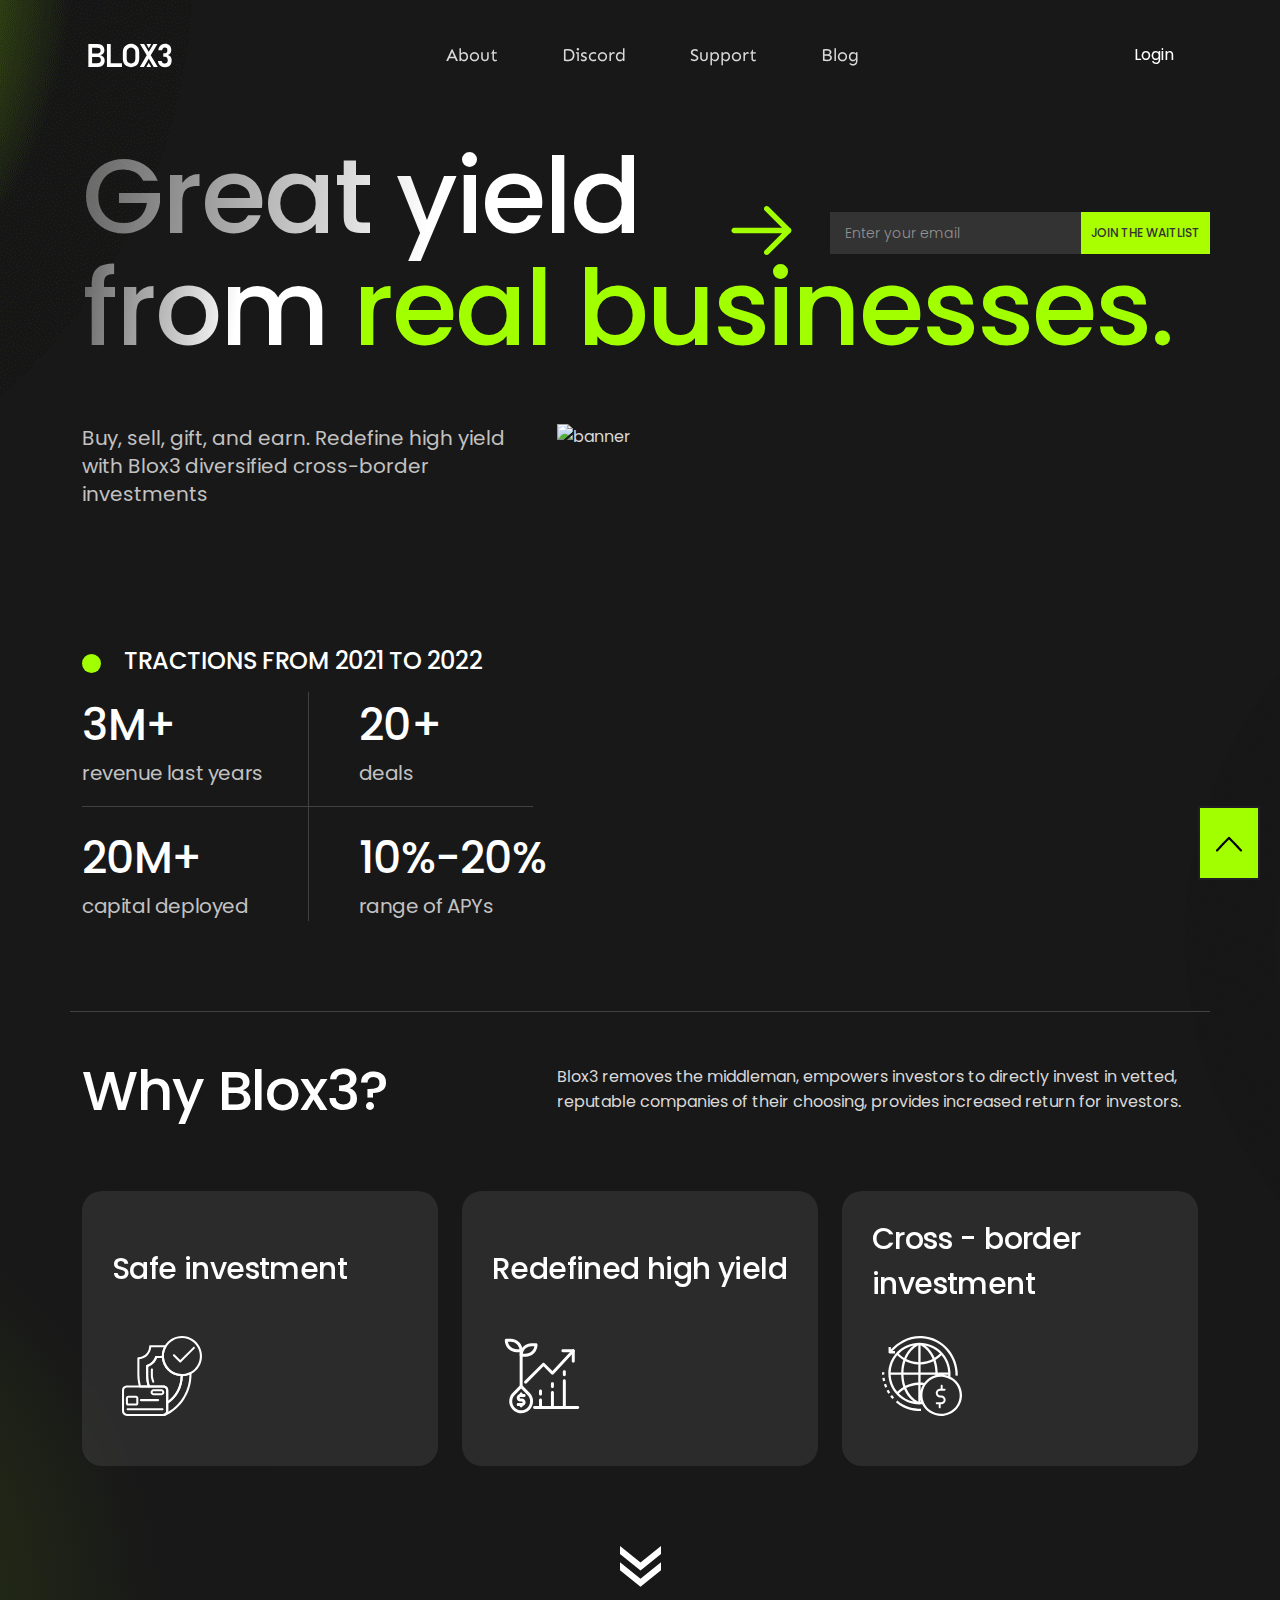
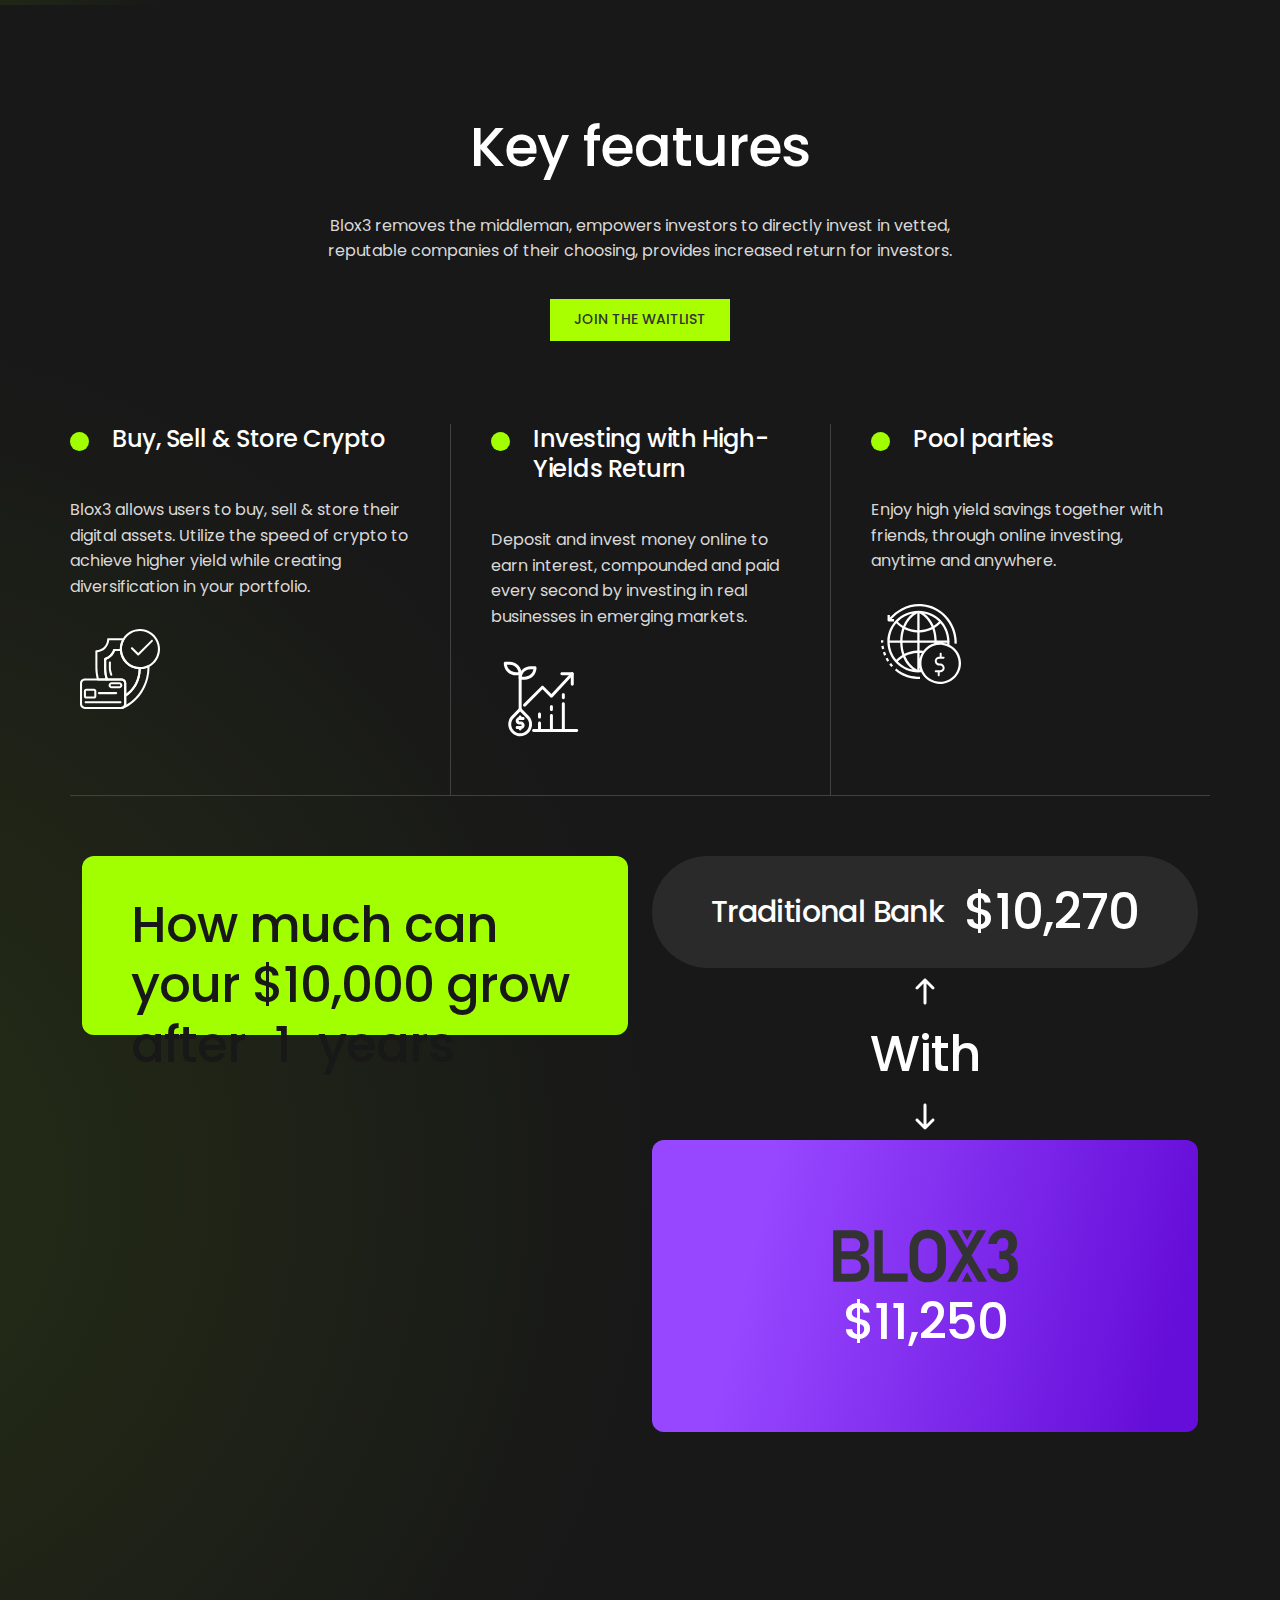
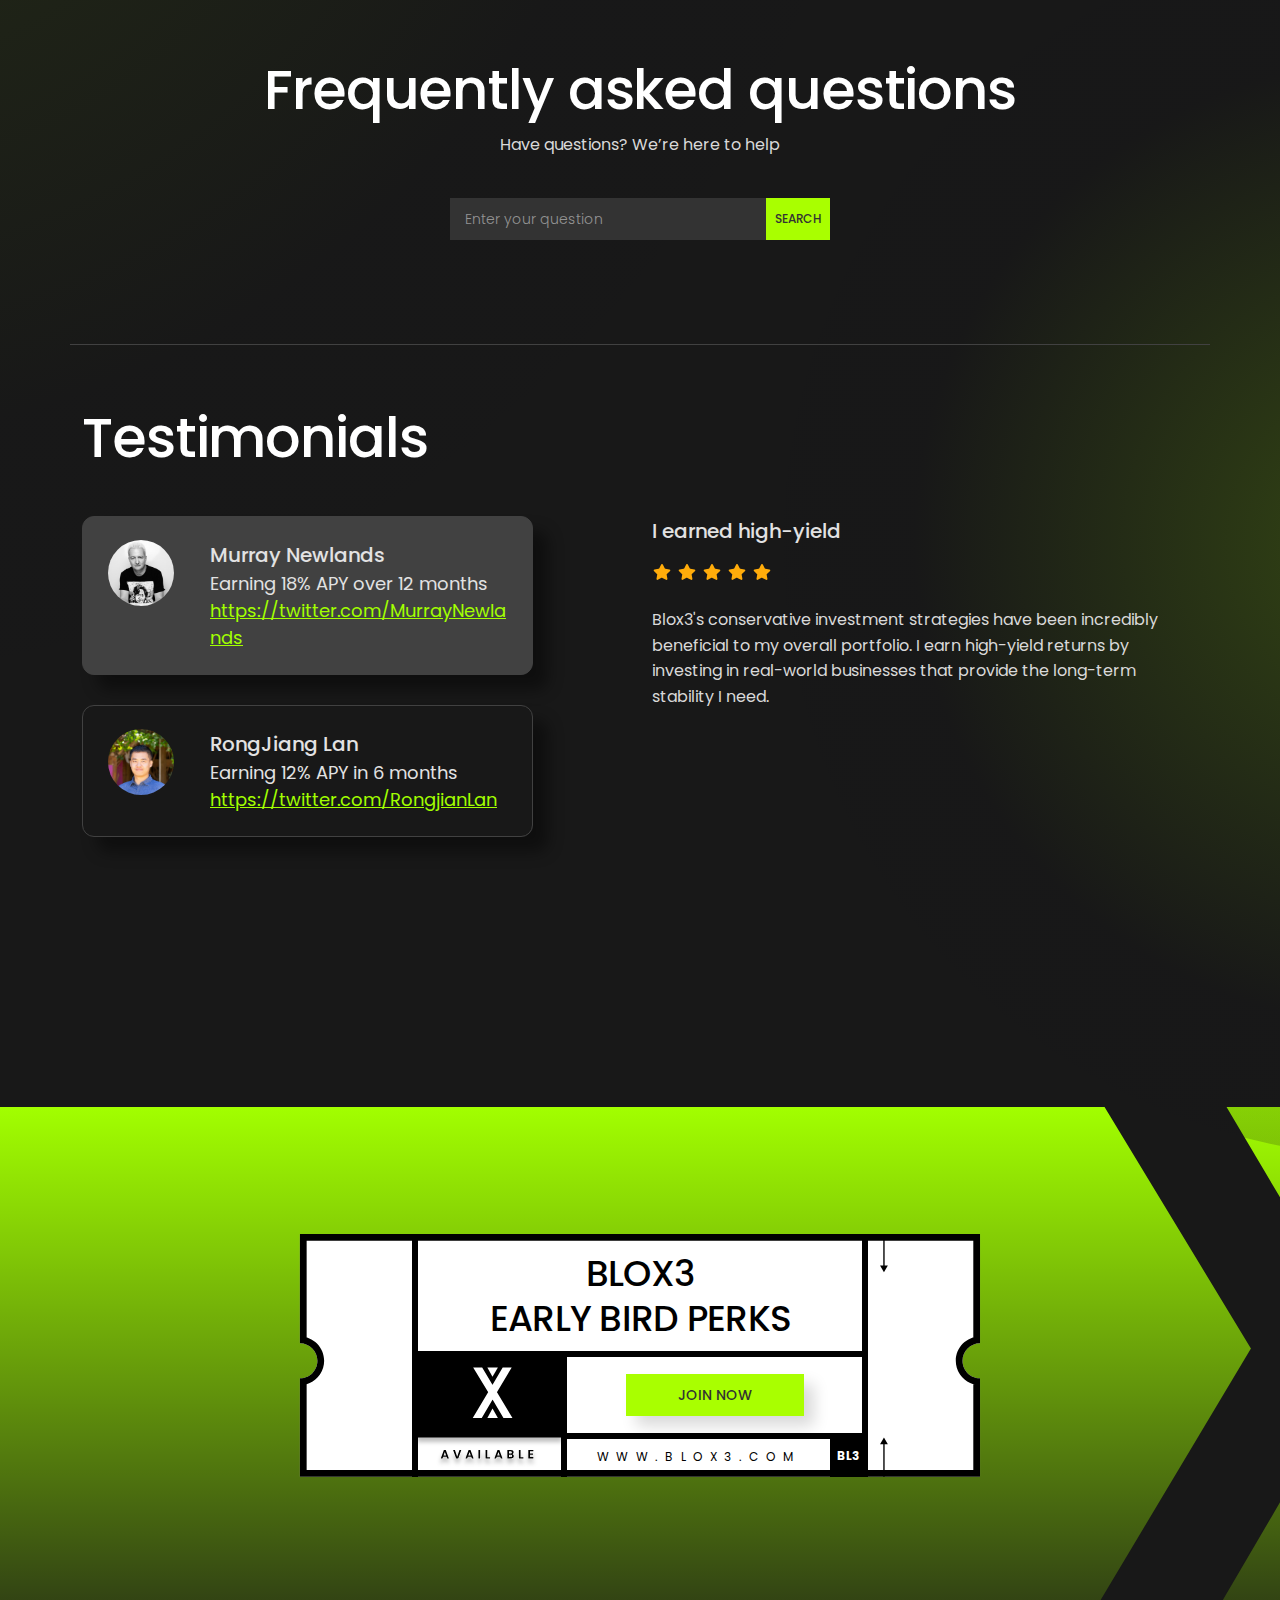
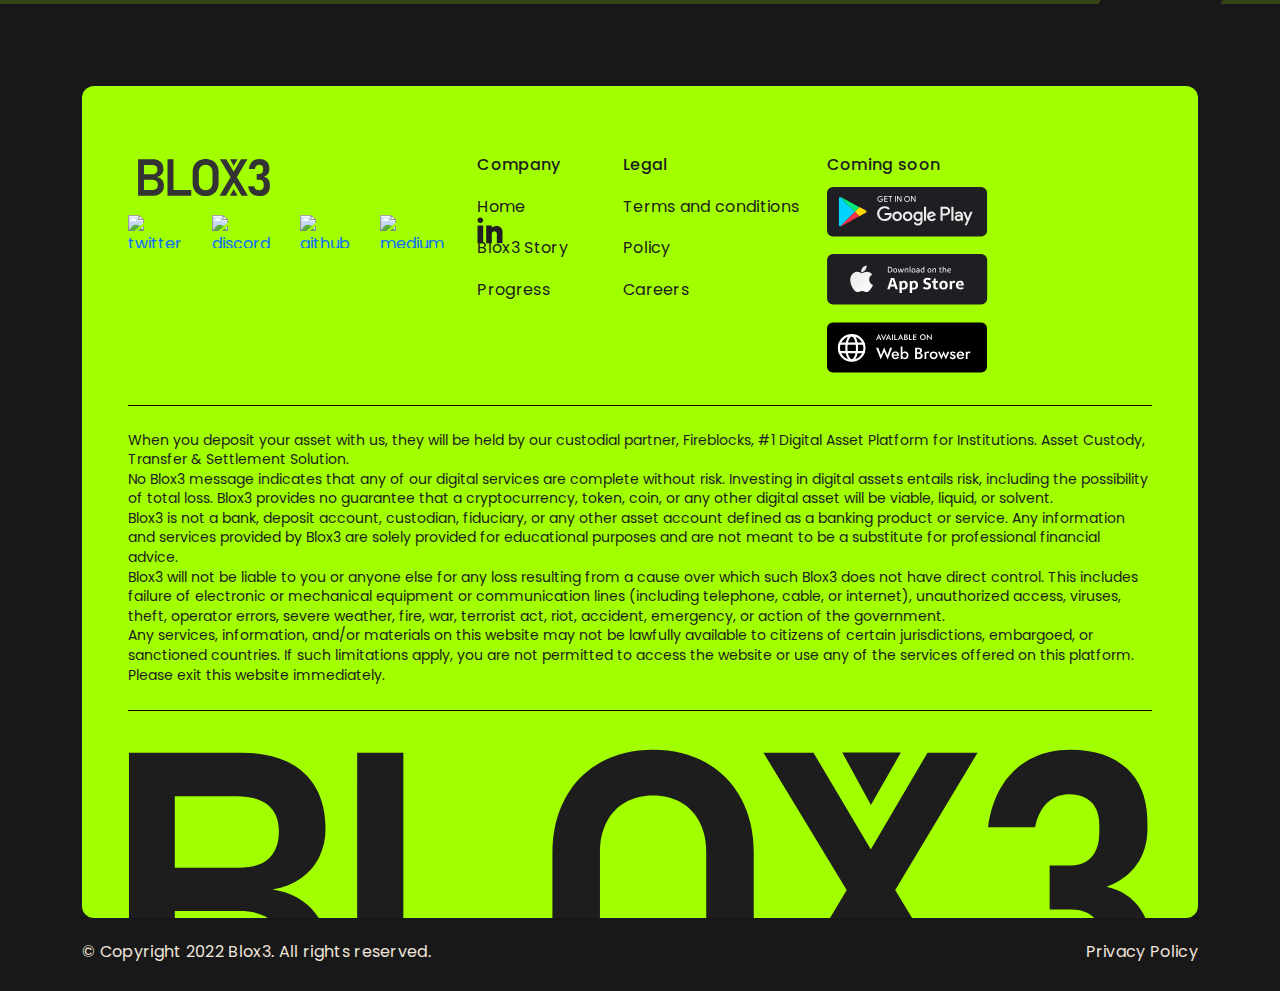
==== commit 93c138dc: "fix text, link" ====
--- a/index.html
+++ b/index.html
@@ -10,23 +10,23 @@
             gtag('js', new Date());
             gtag('config', 'G-S6V3R4RLGJ');
         </script>
-        <meta name="viewport" content="width=device-width, initial-scale=1">
+        <meta name="viewport" content="width=device-width, initial-scale=1.0, maximum-scale=1.0,user-scalable=0">
         <meta charset="utf-8" />
         <title>Blox3</title>
         <link rel="icon" href="favicon.ico" />
         <!-- Search Engine -->
         <meta name="description"
             content="Blox3 provides attractive & sustainable yield by removing the bank as a costly cross border bottleneck, providing capital directly to real world businesses." />
-        <meta name="image" content="https://blox3.vercel.app/opengraph.png" />
+        <meta name="image" content="./opengraph.png" />
         <!-- Schema.org for Google -->
         <meta itemprop="name" content="Blox3" />
         <meta itemprop="description"
             content="Blox3 provides attractive & sustainable yield by removing the bank as a costly cross border bottleneck, providing capital directly to real world businesses." />
-        <meta itemprop="image" content="https://blox3.vercel.app/opengraph.png" />
+        <meta itemprop="image" content="./opengraph.png" />
         <meta name="og:title" content="Blox3" />
         <meta name="og:description"
             content="Blox3 provides attractive & sustainable yield by removing the bank as a costly cross border bottleneck, providing capital directly to real world businesses." />
-        <meta name="og:image" content="https://blox3.vercel.app/opengraph.png" />
+        <meta name="og:image" content="./opengraph.png" />
         <meta name="og:url" content="https://blox3.vercel.app" />
         <meta name="og:site_name" content="Blox3" />
         <meta name="og:locale" content="en_US" />
@@ -37,7 +37,7 @@
         <meta name="twitter:title" content="Blox3">
         <meta name="twitter:description"
             content="Blox3 provides attractive & sustainable yield by removing the bank as a costly cross border bottleneck, providing capital directly to real world businesses.">
-        <meta name="twitter:image" content="https://blox3.vercel.app/opengraph.png">
+        <meta name="twitter:image" content="./opengraph.png">
         <link href="https://fonts.googleapis.com/css2?family=Sen:wght@400;700&display=swap" rel="stylesheet">
         <link rel="stylesheet" href="https://fonts.googleapis.com/css?family=Lato&display=swap" />
         <link
@@ -73,14 +73,10 @@
                                     <img src="assets/images/logo.svg" alt="Blox3" />
                                 </a>
                             </li>
-
-                            <!-- <li class="d-block d-md-none"><button type="button" class="button btn-sign-up" data-bs-toggle="modal" data-bs-target="#SignUpModal">Join the Waitlist</button></li> -->
                             <li class="d-block d-md-none"><button type="button" class="button btn-sign-up"
                                     data-bs-toggle="modal" data-bs-target="#SignUpModal">Login</button></li>
                             <li class="nav-item">
-                                <a class="nav-link"
-                                    href="https://blox3.notion.site/blox3/About-Us-524991e703df4c4db0785e68744c24d8"
-                                    target="_blank">About</a>
+                                <a class="nav-link" href="about.html">About</a>
                             </li>
                             <li class="nav-item">
                                 <a class="nav-link" href="https://discord.gg/4zUvcdK7DZ" target="_blank">Discord</a>
@@ -95,7 +91,6 @@
                             </li>
                         </ul>
                     </div>
-                    <!-- <button type="button" class="button btn-sign-up d-none d-md-block" data-bs-toggle="modal" data-bs-target="#SignUpModal">Join the Waitlist</button> -->
                     <button type="button" class="button btn-sign-up d-none d-md-block" data-bs-toggle="modal"
                         data-bs-target="#SignUpModal">Login</button>
                 </div>
@@ -206,10 +201,9 @@
                     <div class="container">
                         <div class="row justify-content-between">
                             <div class="bx-title col-md-5 wow fadeInUp">Why Blox3?</div>
-                            <div class="bx-disc col-md-7 wow fadeInUp">Blox3 removes the middleman, empowering investors
-                                to directly
-                                invest in vetted, reputable companies of their choosing, providing increased return for
-                                investors.</div>
+                            <div class="bx-disc col-md-7 wow fadeInUp">Blox3 removes the middleman, empowers investors
+                                to directly invest in vetted, reputable companies of their choosing,
+                                provides increased return for investors.</div>
                         </div>
 
 
@@ -421,23 +415,22 @@
                     <div class="key-features" id="key-features">
                         <div class="container">
                             <div class="bx-title wow fadeInUp">Key features</div>
-                            <div class="bx-disc wow fadeInUp">Blox3 removes the middleman, empowering investors to
-                                directly
-                                invest in
-                                vetted, reputable companies of their choosing, providing increased return for investors.
+                            <div class="bx-disc wow fadeInUp">Blox3 removes the middleman, empowers investors to
+                                directly invest in vetted, reputable companies of their choosing,
+                                provides increased return for investors.
                             </div>
                             <p class="text-center wow fadeInUp"><button type="button" class="button btn-cus"
                                     data-bs-toggle="modal" data-bs-target="#SignUpModal">Join the Waitlist</button></p>
                             <div class="row">
-                                <div class="col-lg-4 col-md-6 box">
+                                <div class="col-lg-4 col-md-6 box wow fadeInUp">
                                     <dl>
-                                        <dt class="bx-title-small wow fadeInUp"><span class="circle"></span><span
-                                                class="text">Buy, Sell & Store Crypto</span></dt>
-                                        <dd class="wow fadeInUp">Blox3 allows users to buy, sell & store their digital
+                                        <dt class="bx-title-small"><span class="circle"></span><span class="text">Buy,
+                                                Sell & Store Crypto</span></dt>
+                                        <dd>Blox3 allows users to buy, sell & store their digital
                                             assets. Utilize the speed of crypto to achieve higher yield while creating
                                             diversification in your portfolio.</dd>
                                     </dl>
-                                    <p class="key-features-icon wow fadeInUp">
+                                    <p class="key-features-icon">
                                         <svg width="100" height="100" viewBox="0 0 100 100" fill="none"
                                             xmlns="http://www.w3.org/2000/svg">
                                             <path
@@ -491,17 +484,17 @@
 
                                     </p>
                                 </div>
-                                <div class="col-lg-4 col-md-6 box">
+                                <div class="col-lg-4 col-md-6 box wow fadeInUp">
                                     <dl>
-                                        <dt class="bx-title-small wow fadeInUp"><span class="circle"></span><span
+                                        <dt class="bx-title-small"><span class="circle"></span><span
                                                 class="text">Investing with High-Yields Return</span>
                                         </dt>
-                                        <dd class="wow fadeInUp">Deposit and invest money online to earn interest,
+                                        <dd>Deposit and invest money online to earn interest,
                                             compounded and paid every second by investing in real businesses in
                                             emerging markets.
                                         </dd>
                                     </dl>
-                                    <p class="key-features-icon wow fadeInUp">
+                                    <p class="key-features-icon">
                                         <svg width="100" height="100" viewBox="0 0 100 100" fill="none"
                                             xmlns="http://www.w3.org/2000/svg">
                                             <path
@@ -581,16 +574,16 @@
                                         </svg>
                                     </p>
                                 </div>
-                                <div class="col-lg-4 col-md-6 box">
+                                <div class="col-lg-4 col-md-6 box wow fadeInUp">
                                     <dl>
-                                        <dt class="bx-title-small wow fadeInUp"><span class="circle"></span><span
-                                                class="text">Pool parties</span>
+                                        <dt class="bx-title-small"><span class="circle"></span><span class="text">Pool
+                                                parties</span>
                                         </dt>
-                                        <dd class="wow fadeInUp">Enjoy high yield savings together with friends, through
+                                        <dd>Enjoy high yield savings together with friends, through
                                             online investing, anytime and anywhere.
                                         </dd>
                                     </dl>
-                                    <p class="key-features-icon wow fadeInUp">
+                                    <p class="key-features-icon">
                                         <svg width="100" height="100" viewBox="0 0 100 100" fill="none"
                                             xmlns="http://www.w3.org/2000/svg">
                                             <path
@@ -704,90 +697,7 @@
 
                             </form>
                             <div class="accordion" id="accordionExample">
-                                <!-- <div class="accordion-item wow fadeInUp">
-                                    <h2 class="accordion-header" id="questionsOne">
-                                        <button class="accordion-button" type="button" data-bs-toggle="collapse"
-                                            data-bs-target="#collapseOne" aria-expanded="true"
-                                            aria-controls="collapseOne">
-                                            What is Blox3
-                                        </button>
-                                    </h2>
-                                    <div id="collapseOne" class="accordion-collapse collapse show"
-                                        aria-labelledby="questionsOne" data-bs-parent="#accordionExample">
-                                        <div class="accordion-body">
-                                            Blox3 is a new fintech platform that connects users to a network of
-                                            financially
-                                            regulated institutions to grow their money faster, investing directly into
-                                            real-world businesses. Blox3 gives users access to growth previously only
-                                            accessible to institutions.
-                                        </div>
-                                    </div>
-                                </div>
-                                <div class="accordion-item wow fadeInUp">
-                                    <h2 class="accordion-header" id="questionsTwo">
-                                        <button class="accordion-button collapsed" type="button"
-                                            data-bs-toggle="collapse" data-bs-target="#collapseTwo"
-                                            aria-expanded="false" aria-controls="collapseTwo">
-                                            Is Blox3 a bank?
-                                        </button>
-                                    </h2>
-                                    <div id="collapseTwo" class="accordion-collapse collapse"
-                                        aria-labelledby="questionsTwo" data-bs-parent="#accordionExample">
-                                        <div class="accordion-body">
-                                            Blox3 is neither a bank nor a place to deposit money. Similar to the popular
-                                            fintech products Cash App, Chime, Robinhood, etc. We are a financial
-                                            technology
-                                            firm that creates solutions, like Blox3, that provides access to an
-                                            ecosystem of
-                                            top-tier partners to help you earn significant and stable interest on your
-                                            money.
-                                        </div>
-                                    </div>
-                                </div>
-                                <div class="accordion-item wow fadeInUp">
-                                    <h2 class="accordion-header" id="questionsThree">
-                                        <button class="accordion-button collapsed" type="button"
-                                            data-bs-toggle="collapse" data-bs-target="#collapseThree"
-                                            aria-expanded="false" aria-controls="collapseThree">
-                                            How is Blox3 different from other institutions?
-                                        </button>
-                                    </h2>
-                                    <div id="collapseThree" class="accordion-collapse collapse"
-                                        aria-labelledby="questionsThree" data-bs-parent="#accordionExample">
-                                        <div class="accordion-body">
-                                            Blox3 offers access to financially managed institutions that invest in a
-                                            self-stable money system (also known as a stablecoin) to protect investors'
-                                            earnings, unlike other experimental high-yield products currently on the
-                                            market.<br>
-                                            Blox3 gives you up to 5x returns compared to regular banks, which offer
-                                            interest
-                                            rates that are close to nothing.
-                                        </div>
-                                    </div>
-                                </div>
-                                <div class="accordion-item wow fadeInUp">
-                                    <h2 class="accordion-header" id="questionsFour">
-                                        <button class="accordion-button collapsed" type="button"
-                                            data-bs-toggle="collapse" data-bs-target="#collapseFour"
-                                            aria-expanded="false" aria-controls="collapseThree">
-                                            How can I involve in Blox3 community?
-                                        </button>
-                                    </h2>
-                                    <div id="collapseFour" class="accordion-collapse collapse"
-                                        aria-labelledby="questionsFour" data-bs-parent="#accordionExample">
-                                        <div class="accordion-body">
-                                            The Blox3 community is open to everyone. Take the first step on your Blox3
-                                            journey by joining the <a href="https://discord.gg/4zUvcdK7DZ"
-                                                target="_blank">Official Blox3 Discord Community</a>.
-                                        </div>
-                                    </div>
-                                </div> -->
-                                <!-- <div id="view-all">
-
-                                </div>
-                                <div class="view-all text-end"><a
-                                        href="https://blox3.notion.site/SUPPORT-e5d9ff07b69e430fb95e6f65994a4790"
-                                        target="_blank">View all</a></div> -->
+
                             </div>
                         </div>
                     </div>
@@ -825,8 +735,8 @@
                                                         <dt>RongJiang Lan</dt>
                                                         <dd>Earning 12% APY in 6 months</dd>
                                                     </dl>
-                                                    <p class="link"><a href="https://twitter.com/RongJiangLan"
-                                                            target="_blank">https://twitter.com/RongJiangLan</a></p>
+                                                    <p class="link"><a href="https://twitter.com/RongjianLan"
+                                                            target="_blank">https://twitter.com/RongjianLan</a></p>
                                                 </div>
                                             </div>
                                         </div>
--- a/assets/css/style.css
+++ b/assets/css/style.css
@@ -706,8 +706,9 @@
     line-height: 19px;
   } */
 }
-.bx-form .btn:first-child:hover,
-.bx-form :not(.btn-check) + .btn:hover {
+
+.btn:first-child:hover,
+:not(.btn-check) + .btn:hover {
   color: #333333;
   background: #A9FF00;
   opacity: 0.8;
@@ -2430,6 +2431,11 @@
   border-radius: 12px;
   margin-bottom: 30px;
   padding: 23px 25px;
+  -webkit-touch-callout: none;
+  -webkit-user-select: none;
+  -moz-user-select: none;
+  -ms-user-select: none;
+  user-select: none;
 }
 .testimonials .item .photo {
   margin: 0 36px 0 0;
@@ -2442,6 +2448,9 @@
   width: 100%;
   height: auto;
 }
+.testimonials .item .text {
+  width: calc(100% - 102px);
+}
 .testimonials .item dl {
   color: #E2E2E2;
   margin-bottom: 0;
@@ -2473,6 +2482,10 @@
 .testimonials .item:hover,
 .testimonials .item.active {
   background: #414141;
+}
+.testimonials .item:focus-visible,
+.testimonials .item:focus {
+  outline: none;
 }
 .testimonials .testimonials-title {
   font-weight: 500;
@@ -2509,7 +2522,8 @@
   }
   .testimonials .item .photo {
     margin: 0 20px 0 0;
-    width: 20%;
+    width: 60px;
+    height: 60px;
   }
   .testimonials .item .photo img {
     width: 100%;
@@ -2524,6 +2538,9 @@
   .testimonials .item .link {
     font-size: 12px;
   }
+  .testimonials .text {
+    width: calc(100% - 80px);
+  }
 }
 @media (max-width: 767px) {
   .testimonials {
@@ -2535,6 +2552,9 @@
   .testimonials .item .photo {
     width: 50px;
     height: 50px;
+  }
+  .testimonials .text {
+    width: calc(100% - 70px);
   }
   .testimonials .testimonials-title {
     font-size: 18px;
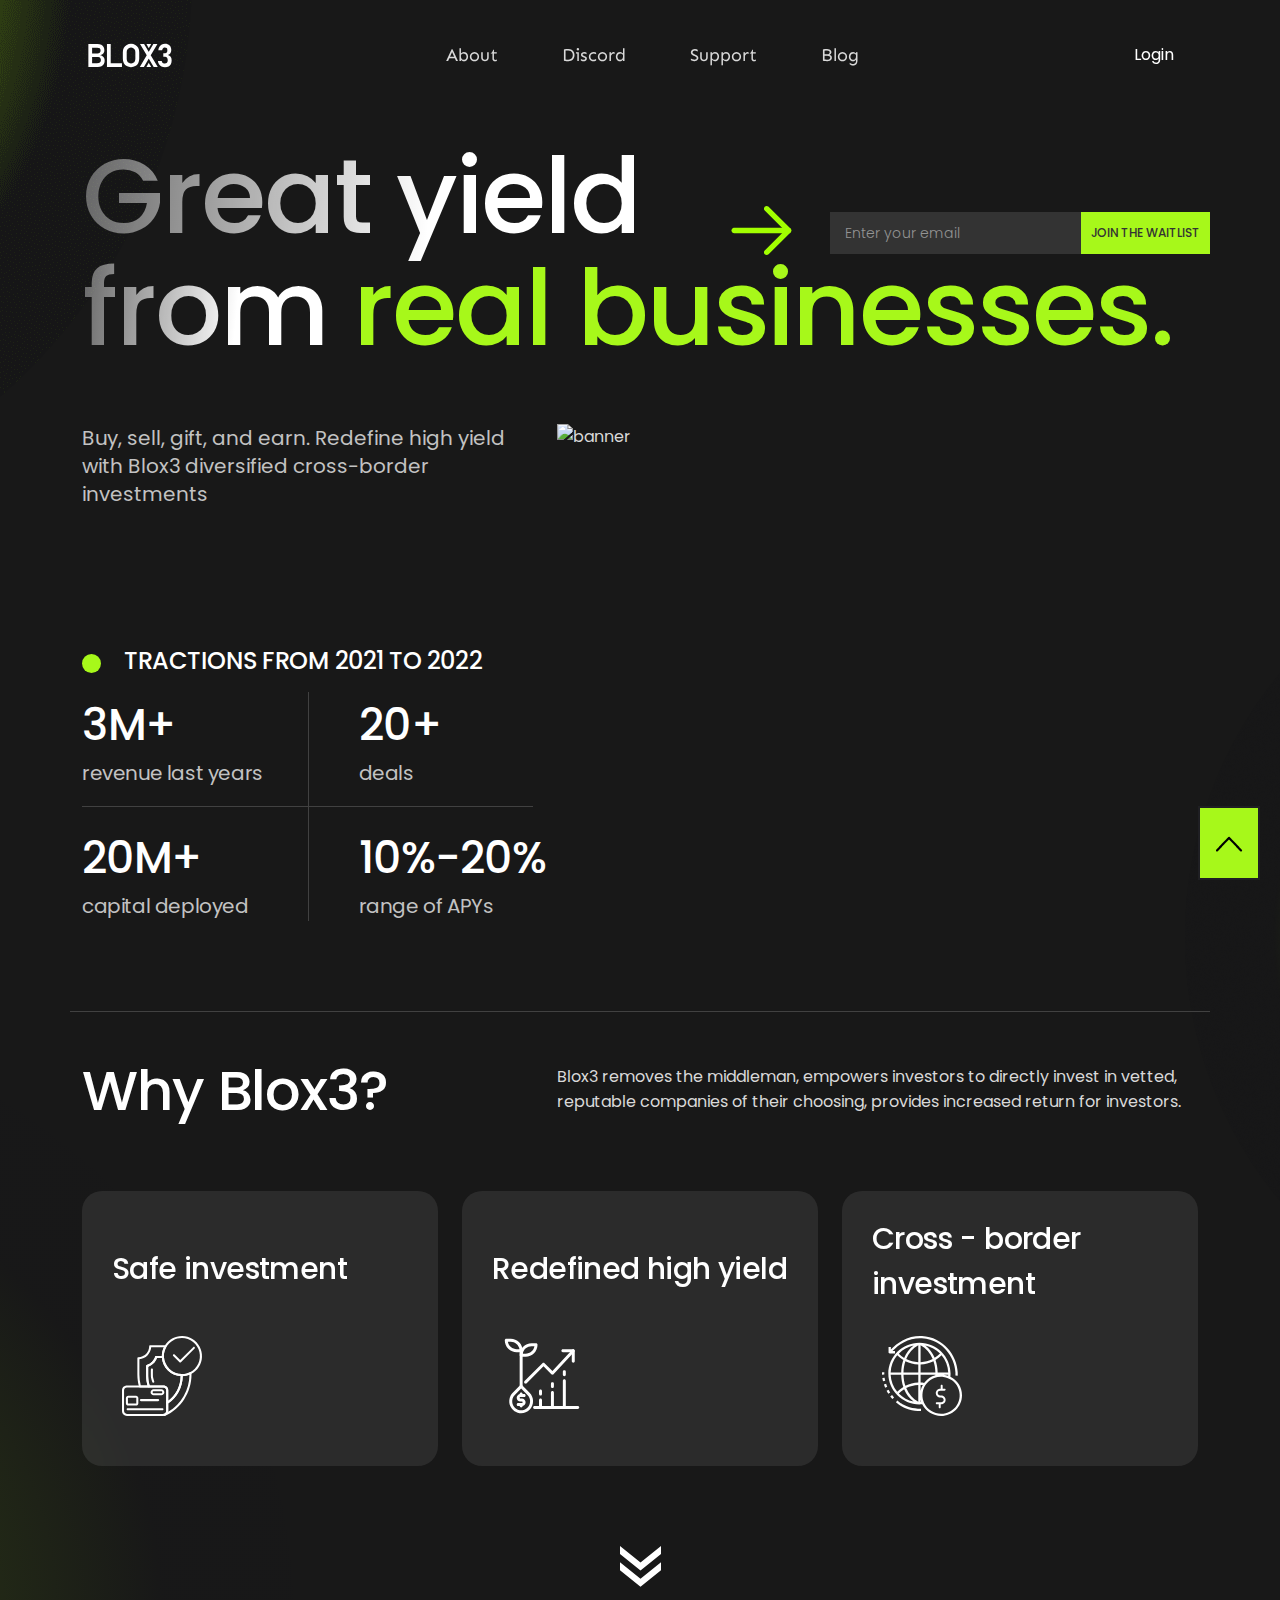
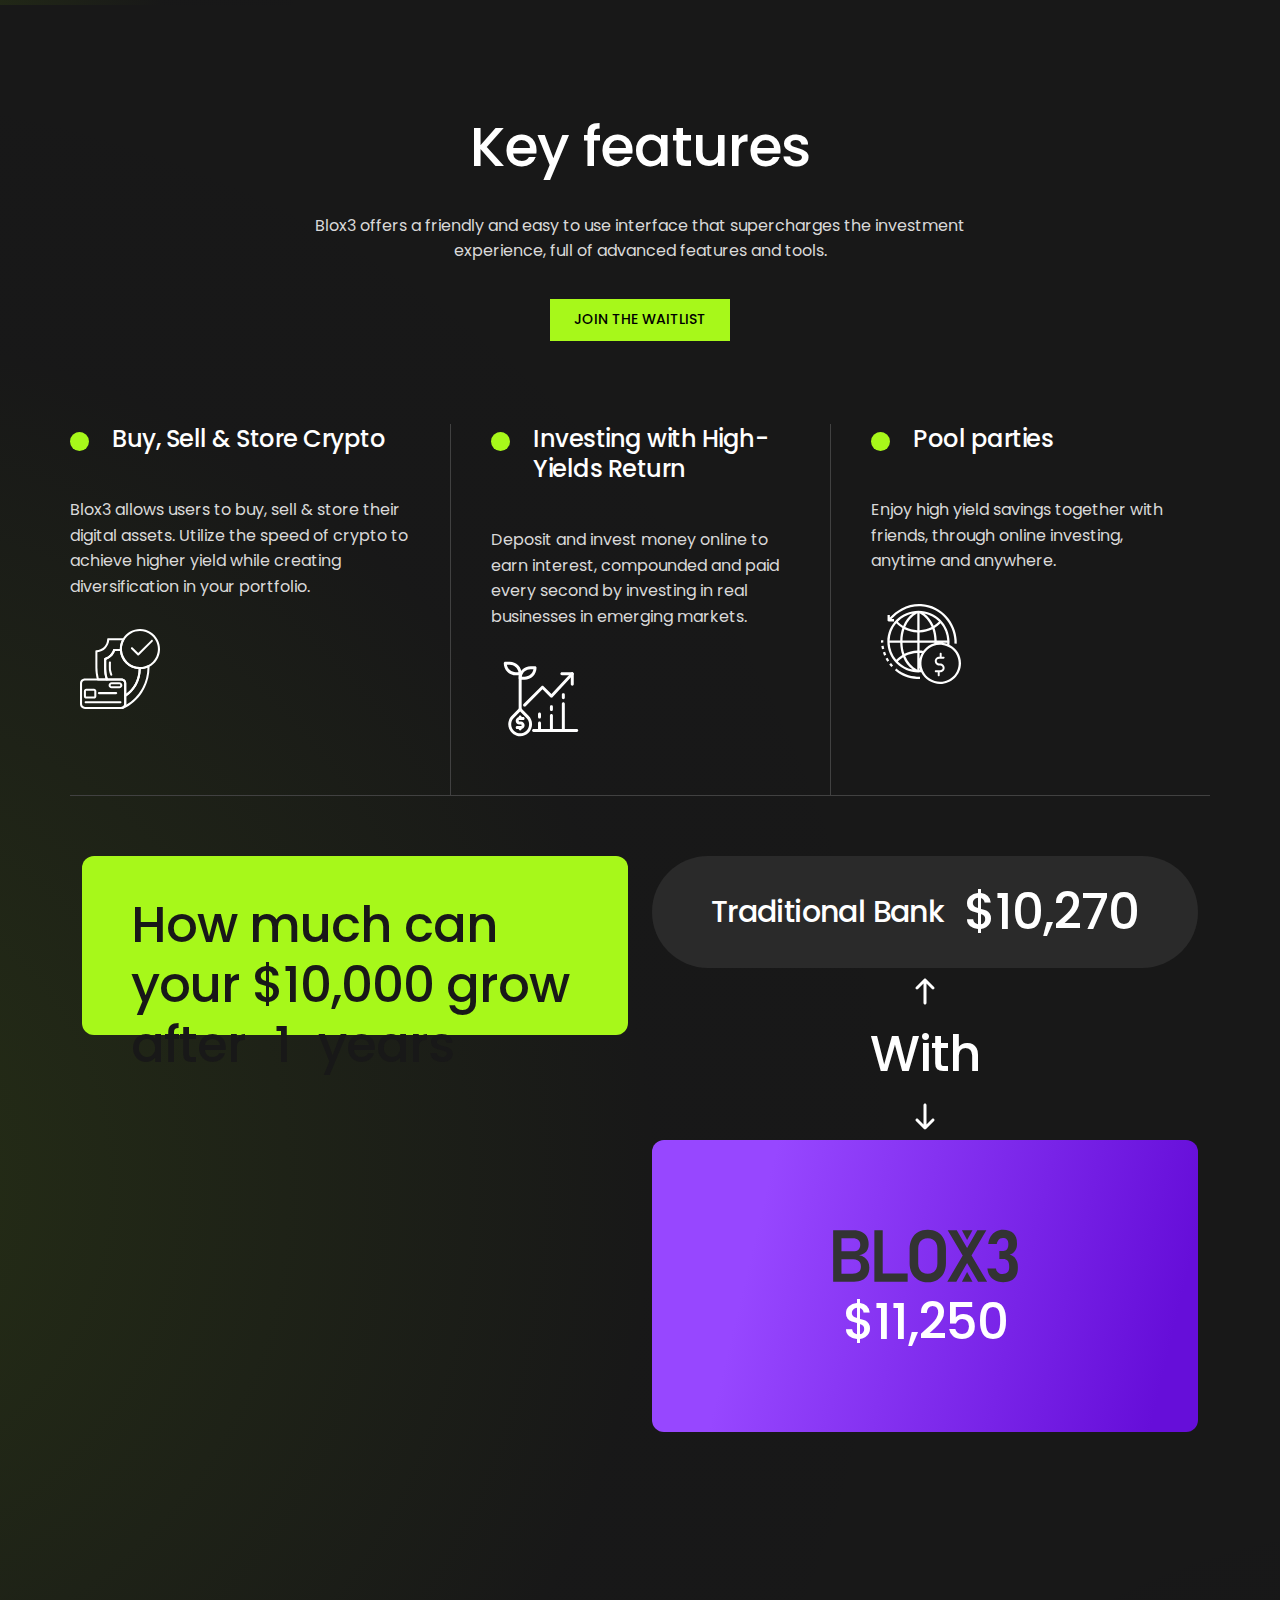
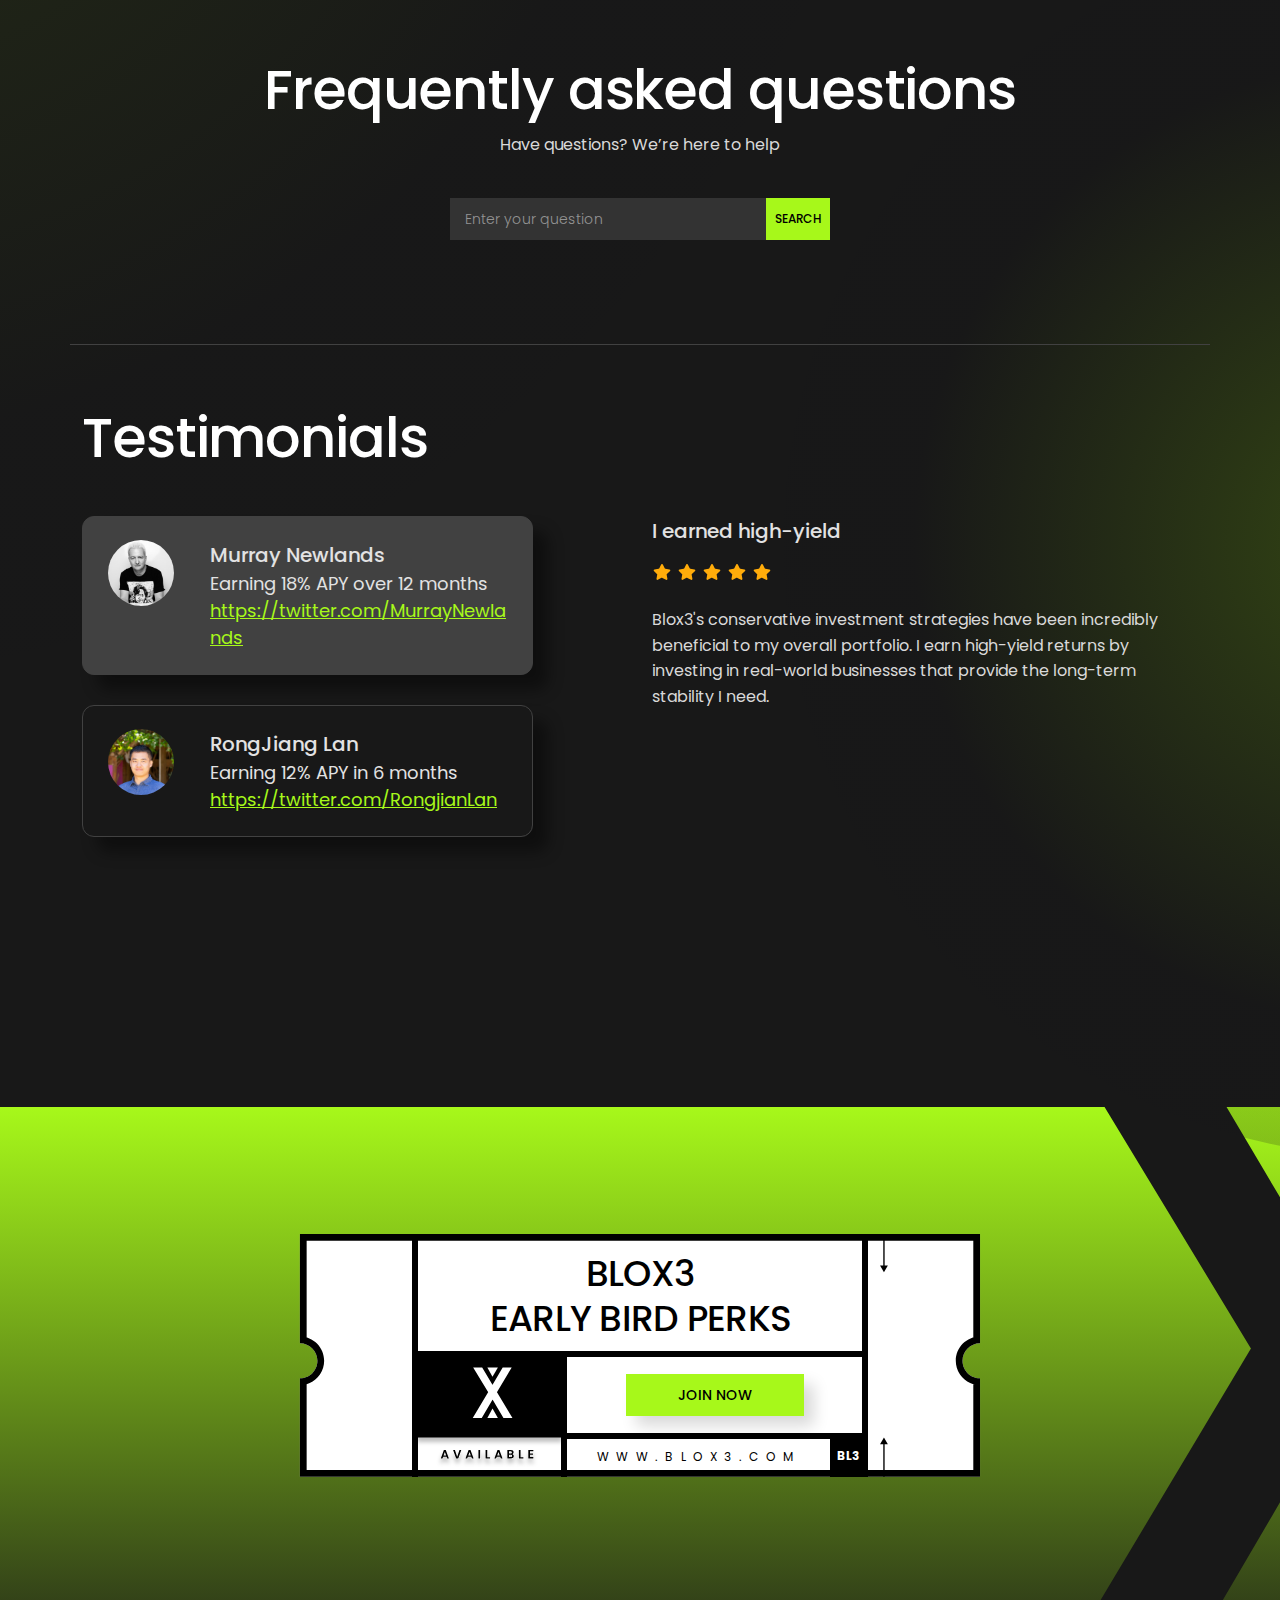
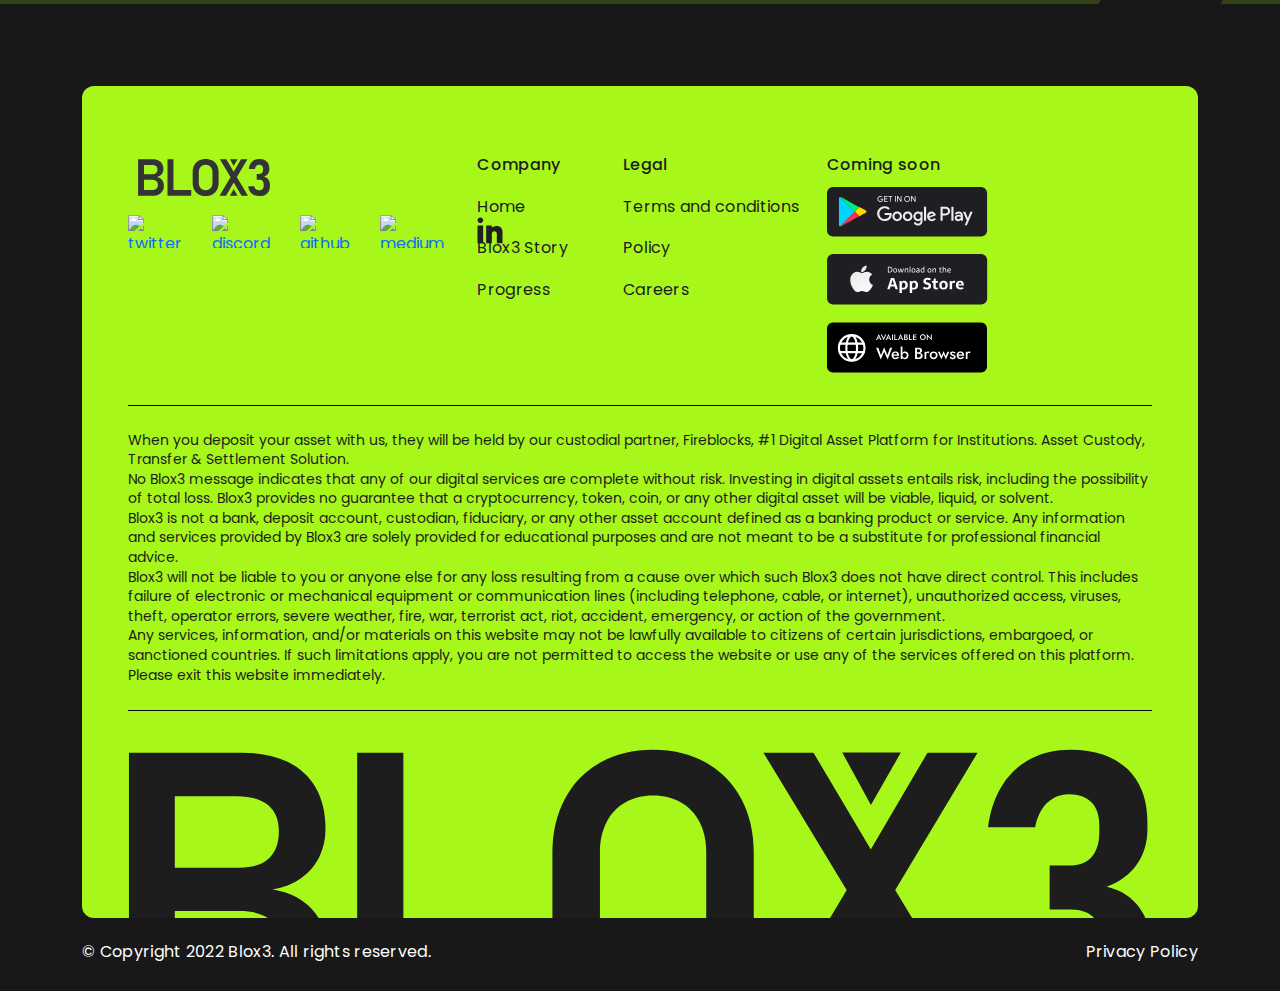
==== commit 2aefd9cf: "fix text index" ====
--- a/index.html
+++ b/index.html
@@ -415,9 +415,9 @@
                     <div class="key-features" id="key-features">
                         <div class="container">
                             <div class="bx-title wow fadeInUp">Key features</div>
-                            <div class="bx-disc wow fadeInUp">Blox3 removes the middleman, empowers investors to
-                                directly invest in vetted, reputable companies of their choosing,
-                                provides increased return for investors.
+                            <div class="bx-disc wow fadeInUp">Blox3 offers a friendly and easy to use interface that
+                                supercharges the investment experience, full of advanced features
+                                and tools.
                             </div>
                             <p class="text-center wow fadeInUp"><button type="button" class="button btn-cus"
                                     data-bs-toggle="modal" data-bs-target="#SignUpModal">Join the Waitlist</button></p>
--- a/assets/css/style.css
+++ b/assets/css/style.css
@@ -22,7 +22,7 @@
 }
 
 ::-webkit-scrollbar-thumb {
-  background-color: rgba(169, 255, 0, 0.6);
+  background-color: rgba(167, 248, 26, 0.6);
 }
 
 @media (min-width: 1400px) {
@@ -126,46 +126,6 @@
   opacity: 0.25;
 }
 
-/* @media (max-width:1300px) {
-  .slick-prev {
-    left: 130px;
-  }
-
-  .slick-next {
-    right: 130px;
-  }
-}
-
-@media (max-width:1200px) {
-  .slick-prev {
-    left: 110px;
-  }
-
-  .slick-next {
-    right: 110px;
-  }
-}
-
-@media (max-width:1100px) {
-  .slick-prev {
-    left: 100px;
-  }
-
-  .slick-next {
-    right: 100px;
-  }
-}
-
-@media (max-width: 992px) {
-  .slick-prev {
-    left: 50px;
-  }
-
-  .slick-next {
-    right: 50px;
-  }
-}
- */
 @media (max-width: 767px) {
   .slick-dots li {
     width: 14px;
@@ -187,164 +147,6 @@
     right: 24%;
   }
 }
-/* #mc_embed_signup{
-  width: 100%;
-  form {
-    margin: 0;
-  }
-  .mc-field-group {
-    width: 100%;
-  }
-  .mc-field-group.input-group input {
-    width: 100%;
-    background: #FCFCFC;
-    border-radius: 8px 0px 0px 8px;
-    padding: 16px 20px 16px 20px;
-  }
-  #mc-embedded-subscribe-form div.mce_inline_error {
-    padding: 0;
-    font-size: 13px;
-  }
-  .mc-field-group.input-group input::placeholder {
-    font-family: 'Lato';
-    font-style: normal;
-    font-weight: 400;
-    font-size: 16px;
-    line-height: 19px;
-    color: #949494;
-  }
-  div.mce_inline_error {
-    background-color: #15e0c0;
-  }
-  #mc-embedded-subscribe-form div.mce_inline_error {
-    background-color: #15e0c0;
-  }
-  .button {
-    padding: 16px 24px;
-    height: auto;
-    background: #011310;
-    border-radius: 0px 8px 8px 0px;
-    font-weight: 700;
-    font-size: 16px;
-    line-height: 22px;
-    color: #FFFFFF;
-  }
-  div.response {
-    margin: 0;
-    padding: 0;
-  }
-  #mc-embedded-subscribe-form input.mce_inline_error {
-    border: 1px solid #e85c41;
-  }
-  .button:hover {
-    opacity: 0.8;
-  }
-  .mc-field-group .d-flex{
-    width: 100%;
-  }
-}
-
-@media(max-width:767px) {
-  #mc_embed_signup{
-    .button {
-      font-size: 12px;
-      padding: 16px 12px;
-    }
-    .mc-field-group.input-group input {
-      padding: 16px 20px;
-    }
-    form .d-flex{
-      flex-wrap: wrap;
-      width: 100%;
-    }
-    .mc-field-group.input-group input{
-      border-radius: 8px;
-    }
-    .button{
-      border-radius: 8px;
-      padding: 16px 20px;
-      margin-top: 10px;
-    }
-    #mc_embed_signup_scroll .d-flex{
-      width: 100%;
-    }
-  }
-} */
-/* .mc_embed_signup {
-  width: 100%;
-
-  form {
-    margin: 0;
-  }
-
-  .mc-field-group {
-    width: 100%;
-  }
-
-  .mc-field-group.input-group input {
-    width: 100%;
-    background: #FCFCFC;
-    border-radius: 8px 0px 0px 8px;
-    padding: 16px 20px 16px 20px;
-
-    &:focus {
-      border-color: $button-bg-color;
-      outline: none;
-      box-shadow: none;
-    }
-  }
-
-  .mc-embedded-subscribe-form div.mce_inline_error {
-    padding: 0;
-    font-size: 13px;
-  }
-
-  .mc-field-group.input-group input::placeholder {
-    font-family: 'Lato';
-    font-style: normal;
-    font-weight: 400;
-    font-size: 16px;
-    line-height: 19px;
-    color: #949494;
-  }
-
-  div.mce_inline_error {
-    background-color: #15e0c0;
-  }
-
-  .mc-embedded-subscribe-form div.mce_inline_error {
-    background-color: #15e0c0;
-  }
-
-  .button {
-    padding: 16px 24px;
-    height: auto;
-    background: #011310;
-    border-radius: 0px 8px 8px 0px;
-    font-weight: 700;
-    font-size: 16px;
-    line-height: 22px;
-    color: #FFFFFF;
-    white-space: nowrap;
-  }
-
-  div.response {
-    margin: 0;
-    padding: 0;
-  }
-
-  .mc-embedded-subscribe-form input.mce_inline_error {
-    border: 1px solid #e85c41;
-  }
-
-  .button:hover {
-    opacity: 0.8;
-  }
-
-  .mc-field-group .d-flex {
-    width: 100%;
-  }
-} */
 .mc_embed_signup {
   width: 100%;
 }
@@ -353,15 +155,6 @@
 }
 
 @media (max-width: 767px) {
-  .mc_embed_signup {
-    /* .button {
-      font-size: 14px;
-      padding: 16px 12px;
-    }*/
-    /* .mc-field-group.input-group input {
-      border-radius: 8px;
-    } */
-  }
   .mc_embed_signup .mc-field-group.input-group input {
     padding: 16px 20px;
   }
@@ -370,8 +163,6 @@
     width: 100%;
   }
   .mc_embed_signup .button {
-    /* border-radius: 8px;
-    padding: 16px 20px; */
     margin-top: 10px;
   }
   .mc_embed_signup .mc_embed_signup_scroll .d-flex {
@@ -405,7 +196,7 @@
   margin-bottom: 30px;
 }
 
-#mc_embed_signup div.mce_inline_error {
+.mce_inline_error {
   font-size: 12px;
   font-weight: normal;
 }
@@ -434,7 +225,7 @@
   color: #949494;
 }
 .form-control:focus {
-  border-color: #A9FF00;
+  border-color: #A7F81A;
 }
 
 header .bx-navbar {
@@ -602,7 +393,7 @@
   width: 19px;
   height: 19px;
   border-radius: 50%;
-  background: #A2FF00;
+  background: #A7F81A;
   margin: 0.5rem 23px 0 0;
   display: inline-block;
 }
@@ -654,8 +445,8 @@
   font-weight: 500;
   font-size: 14px;
   line-height: 21px;
-  color: #333333;
-  background: #A9FF00;
+  color: #000;
+  background: #A7F81A;
   border-radius: 0;
   white-space: nowrap;
   height: 42px;
@@ -695,22 +486,18 @@
   font-weight: 500;
   font-size: 12px;
   line-height: 18px;
-  color: #333333;
-  background: #A9FF00;
+  color: #000;
+  background: #A7F81A;
   border-radius: 0;
   white-space: nowrap;
   height: 42px;
   text-transform: uppercase;
-  /* @media (max-width: 576px) {
-    font-size: 16px;
-    line-height: 19px;
-  } */
 }
 
 .btn:first-child:hover,
 :not(.btn-check) + .btn:hover {
   color: #333333;
-  background: #A9FF00;
+  background: #A7F81A;
   opacity: 0.8;
   border-color: transparent;
 }
@@ -777,23 +564,6 @@
   color: #D9D9D9;
   margin-bottom: 59px;
   white-space: nowrap;
-  /* span{
-      display: inline-block;
-      position: relative;
-      &:before{
-        position:absolute;
-        content: "";
-        background: #B9F5EB;
-        left: 0;
-        right: 0;
-        bottom: 6px;
-        height: 12px;
-        z-index: -1;
-        @media (max-width: 1399px) {
-          bottom: 4px;
-        }
-      }
-    } */
 }
 .home-page .bx-banner .bx-banner-heading .text-gradient {
   background: linear-gradient(276.06deg, #FFFFFF 37.75%, rgba(255, 255, 255, 0) 131.63%);
@@ -803,7 +573,7 @@
   text-fill-color: transparent;
 }
 .home-page .bx-banner .bx-banner-heading .green {
-  color: #A2FF00;
+  color: #A7F81A;
 }
 @media (max-width: 1399px) {
   .home-page .bx-banner .bx-banner-heading {
@@ -897,7 +667,7 @@
   color: #949494;
 }
 .home-page .bx-banner .bx-form .form-control:focus {
-  border-color: #A9FF00;
+  border-color: #A7F81A;
 }
 .home-page .bx-banner .bx-form .btn {
   padding: 10px 9px;
@@ -908,35 +678,11 @@
   font-size: 12px;
   line-height: 18px;
   color: #333333;
-  background: #A9FF00;
+  background: #A7F81A;
   border-radius: 0;
   white-space: nowrap;
   height: 42px;
   text-transform: uppercase;
-  /* @media (max-width: 576px) {
-      font-size: 16px;
-      line-height: 19px;
-    } */
-}
-.home-page .bx-banner .bx-banner-image {
-  /* margin-top: -70px;
-    margin-bottom: -300px; 
-    animation-name: bounce;
-    animation-timing-function: linear;
-    animation-duration: 2s;
-    animation-iteration-count: infinite;*/
-  /* height: auto;
-    @media (max-width: 991px) {
-      margin-bottom: 0;
-      width: 400px;
-    }
-    @media(max-width:767px){
-      width: 358px;
-      margin-top: 30px;
-    }
-    @media screen and (max-width: 1300px) and (min-width: 992px){
-      margin-left: -50px;
-    } */
 }
 @media (max-width: 992px) {
   .home-page .bx-banner .bx-banner-image img {
@@ -946,30 +692,6 @@
 }
 .home-page .bx-banner .banner-arrow {
   margin: 0 26px 0 0;
-  /* position: absolute;
-    bottom: 60px;
-    left: 0;
-    img{
-      -webkit-animation-name: bounce;
-      animation-name: bounce;
-      -webkit-animation-timing-function: linear;
-      animation-timing-function: linear;
-      -webkit-animation-duration: 2s;
-      animation-duration: 2s;
-      -webkit-animation-iteration-count: infinite;
-      animation-iteration-count: infinite;
-    }
-    @media(max-width:767px){
-      position: relative;
-      bottom: 0;
-      right: 0;
-      margin: 20px auto 0 auto;
-      text-align: center;
-      img{
-        width: 43px;
-        height: auto;
-      }
-    } */
 }
 @media (max-width: 767px) {
   .home-page .bx-banner .banner-arrow {
@@ -1125,7 +847,7 @@
   font-size: 110px;
   line-height: 100%;
   letter-spacing: -0.02em;
-  color: #EFE5DA;
+  color: #fff;
   margin-bottom: 45px;
   white-space: nowrap;
   margin-top: 73px;
@@ -1234,7 +956,7 @@
   font-size: 180px;
   line-height: 100%;
   letter-spacing: -0.02em;
-  color: #EFE5DA;
+  color: #fff;
   margin-bottom: 37px;
   white-space: nowrap;
 }
@@ -1278,7 +1000,7 @@
   font-size: 56px;
   line-height: 106.55%;
   letter-spacing: -0.02em;
-  color: #EFE5DA;
+  color: #fff;
   margin-bottom: 33px;
 }
 @media (max-width: 992px) {
@@ -1300,7 +1022,7 @@
   font-size: 24px;
   line-height: 36px;
   letter-spacing: -0.02em;
-  color: #EFE5DA;
+  color: #fff;
   margin-bottom: 9px;
 }
 .contact-page .bx-banner .info dl dt .icon {
@@ -1319,7 +1041,7 @@
   }
 }
 .contact-page .bx-banner .info dl dd {
-  color: #EFE5DA;
+  color: #fff;
   margin-bottom: 0;
 }
 
@@ -1345,7 +1067,7 @@
   font-size: 180px;
   line-height: 100%;
   letter-spacing: -0.02em;
-  color: #EFE5DA;
+  color: #fff;
   margin-top: 24px;
 }
 @media (max-width: 1200px) {
@@ -1383,7 +1105,7 @@
   font-size: 56px;
   line-height: 106.55%;
   letter-spacing: -0.02em;
-  color: #EFE5DA;
+  color: #fff;
   margin-bottom: 33px;
 }
 @media (max-width: 992px) {
@@ -1409,7 +1131,7 @@
   font-size: 24px;
   line-height: 36px;
   letter-spacing: -0.02em;
-  color: #EFE5DA;
+  color: #fff;
   margin-bottom: 9px;
 }
 .about-page .bx-banner .info dl dt .icon {
@@ -1428,7 +1150,7 @@
   }
 }
 .about-page .bx-banner .info dl dd {
-  color: #EFE5DA;
+  color: #fff;
   margin-bottom: 0;
 }
 @media (max-width: 767px) {
@@ -1440,25 +1162,6 @@
 
 .why-blox3 {
   position: relative;
-  /* .box.active{
-      border: 1px solid #14DFBE;
-      background-image: linear-gradient(to right, #14DFBE, #1AD6CB, #2EB8F7);
-      color: $white-color;
-      .why-blox3-icon{
-        color: $white-color;
-        svg{
-          path{
-            fill: $white-color;
-          }
-        }
-      }
-      dt{
-        color: $white-color;
-      }
-      dd{
-        color: $white-color;
-      }
-    } */
 }
 .why-blox3::before {
   position: absolute;
@@ -1480,15 +1183,6 @@
 @media (max-width: 767px) {
   .why-blox3 {
     padding: 40px 0 40px 0;
-    /* .row>* {
-        padding-right: 0!important;
-        padding-left: 0!important;
-      }
-      .row{
-        .slick-list{
-          padding: 0;
-        }
-      } */
   }
   .why-blox3::before {
     background: none;
@@ -1601,8 +1295,6 @@
   font-size: 16px;
   line-height: 150%;
   margin: 20px 0 0 0;
-  /* padding: 0;
-    border: none; */
   display: none;
   /*  --bs-card-bg: none; */
 }
@@ -1647,13 +1339,11 @@
 }
 @media (min-width: 768px) {
   .why-blox3 .col-md-6 {
-    /* width: 48%; */
     margin-bottom: 30px;
   }
 }
 @media (min-width: 992px) {
   .why-blox3 .col-lg-4 {
-    /* width: 32%; */
     margin-bottom: 0;
   }
 }
@@ -1666,7 +1356,7 @@
   color: #333333;
 }
 .why-blox3 .box:hover:before {
-  background: #A2FF00;
+  background: #A7F81A;
   left: 50%;
   padding-bottom: 180%;
   top: 50%;
@@ -1803,7 +1493,6 @@
 }
 @media (min-width: 992px) {
   .key-features .col-lg-4 {
-    /* width: 32%; */
     margin-bottom: 0;
   }
 }
@@ -1825,7 +1514,7 @@
 }
 .how-much .green-box {
   padding: 39px 34px 1px 49px;
-  background: #A2FF00;
+  background: #A7F81A;
   border-radius: 12px;
   position: relative;
 }
@@ -1882,6 +1571,7 @@
     right: 10%;
     bottom: -100px;
     width: 70px;
+    z-index: -1;
   }
   .how-much .green-box img {
     margin: 0 0 -71px auto;
@@ -1992,11 +1682,6 @@
   display: none;
 }
 .how-much .year ul {
-  /* animation-name: hovered;
-    animation-duration: 10s;
-    animation-iteration-count: infinite;
-    animation-timing-function: linear; 
-    animation-delay: 3s; */
   list-style: none;
   margin-bottom: 0;
   padding-left: 0;
@@ -2261,11 +1946,6 @@
   display: none;
 }
 .how-much .price dl dd .number ul {
-  /* animation-name: hovered;
-          animation-duration: 10s;
-          animation-iteration-count: infinite;
-          animation-timing-function: linear;
-          animation-delay: 3s; */
   list-style: none;
   margin-bottom: 0;
   padding-left: 0;
@@ -2315,7 +1995,6 @@
 }
 @media (max-width: 767px) {
   .questions .accordion-item {
-    /* box-shadow: 0px 2px 20px -6px rgba(0, 0, 0, 0.1); */
     margin-bottom: 16px;
     padding: 20px 16px;
   }
@@ -2394,10 +2073,10 @@
   font-weight: 700;
   font-size: 20px;
   line-height: 150%;
-  color: #A2FF00;
+  color: #A7F81A;
 }
 .questions .view-all a {
-  color: #A2FF00;
+  color: #A7F81A;
   text-decoration: none;
 }
 @media (max-width: 767px) {
@@ -2436,6 +2115,9 @@
   -moz-user-select: none;
   -ms-user-select: none;
   user-select: none;
+  -webkit-appearance: none;
+  -moz-appearance: none;
+  appearance: none;
 }
 .testimonials .item .photo {
   margin: 0 36px 0 0;
@@ -2471,7 +2153,7 @@
   margin-bottom: 0;
 }
 .testimonials .item .link a {
-  color: #A2FF00;
+  color: #A7F81A;
   text-decoration: underline;
   text-align: center;
   word-break: break-word;
@@ -2508,17 +2190,6 @@
 @media (max-width: 992px) {
   .testimonials {
     padding: 50px 0 100px 0;
-    /* .testimonials-title {
-        font-size: 18px;
-        margin: 60px 0 12px 0;
-      } */
-  }
-  .testimonials .item {
-    /* border: 1px solid #414141;
-        box-shadow: 15px 15px 15px rgba(0, 0, 0, 0.4);
-        border-radius: 12px;
-        margin-bottom: 30px;
-        padding: 23px 25px; */
   }
   .testimonials .item .photo {
     margin: 0 20px 0 0;
@@ -2563,7 +2234,7 @@
 }
 
 .early {
-  background: url("../images/early-bg.svg") no-repeat center top, linear-gradient(180deg, #A2FF00 0%, rgba(162, 255, 0, 0) 122.79%);
+  background: url("../images/early-bg.svg") no-repeat center top, linear-gradient(180deg, #A7F81A 0%, rgba(162, 255, 0, 0) 122.79%);
   padding: 127px 0 127px 0;
 }
 .early .ticket {
@@ -2642,7 +2313,7 @@
   color: #949494;
 }
 .early .bx-early-form .form-control:focus {
-  border-color: #A9FF00;
+  border-color: #A7F81A;
 }
 .early .bx-early-form .btn {
   padding: 16px 24px;
@@ -2696,6 +2367,11 @@
   padding: 10px 52px;
   box-shadow: 10px 10px 15px rgba(0, 0, 0, 0.15) !important;
 }
+@media (max-width: 767px) {
+  .early .btn-join button {
+    padding: 10px 30px;
+  }
+}
 .early .link {
   text-align: center;
   width: calc(100% - 32px);
@@ -2735,7 +2411,7 @@
 }
 @media (max-width: 767px) {
   .early {
-    background: url("../images/early-bg.svg") no-repeat right top, linear-gradient(180deg, #A2FF00 0%, rgba(162, 255, 0, 0) 122.79%);
+    background: url("../images/early-bg.svg") no-repeat right top, linear-gradient(180deg, #A7F81A 0%, rgba(162, 255, 0, 0) 122.79%);
     background-size: 330%;
     padding: 60px 0;
   }
@@ -2749,7 +2425,6 @@
   .early .ticket .col-md-8 {
     border-left: none;
     border-right: none;
-    /*   padding: 17px 0 0 0; */
   }
   .early .bx-title {
     font-size: 30px;
@@ -2772,10 +2447,11 @@
     padding: 3px 0 3px 0;
   }
   .early .link a {
-    font-size: 10px;
+    font-size: 9px;
+    letter-spacing: 0.5em;
   }
   .early .text {
-    font-size: 10px;
+    font-size: 9px;
     line-height: 30px;
   }
 }
@@ -2815,12 +2491,12 @@
   font-size: 120px;
   line-height: 100%;
   letter-spacing: -0.04em;
-  color: #EFE5DA;
+  color: #fff;
   margin-bottom: 73px;
 }
 .welcome .bx-title .bg-green {
   color: #181818;
-  background: #A2FF00;
+  background: #A7F81A;
   display: inline-block;
 }
 .welcome p {
@@ -2885,14 +2561,14 @@
   font-size: 24px;
   line-height: 106.55%;
   letter-spacing: -0.02em;
-  color: #A2FF00;
+  color: #A7F81A;
 }
 .story dl dd {
   font-weight: 500;
   font-size: 56px;
   line-height: 106.55%;
   letter-spacing: -0.02em;
-  color: #EFE5DA;
+  color: #fff;
 }
 @media (max-width: 1400px) {
   .story dl dd {
@@ -2928,20 +2604,13 @@
   }
 }
 
-.our-team {
-  /* @media (min-width: 768px) {
-    .col-md-6 {
-      margin-bottom: 30px;
-    }
-  } */
-}
 .our-team .container {
   padding-bottom: 57px;
   border-bottom: 1px solid #414141;
 }
 .our-team .our-team-heading {
   padding: 30px 66px 100px 66px;
-  background: #A2FF00;
+  background: #A7F81A;
   border-radius: 12px;
   color: #1D1D1D;
 }
@@ -2966,11 +2635,11 @@
   font-weight: 500;
   font-size: 20px;
   line-height: 150%;
-  color: #EFE5DA;
+  color: #fff;
   margin-bottom: 10px;
 }
 .our-team .box h5 {
-  background: #A2FF00;
+  background: #A7F81A;
   font-weight: 500;
   font-size: 16px;
   line-height: 150%;
@@ -3022,7 +2691,7 @@
 .provide .box-purple {
   background: #9241FC;
   border-radius: 12px;
-  color: #EFE5DA;
+  color: #fff;
   padding: 21px 21px 37px 21px;
 }
 .provide .box-purple .quote {
@@ -3047,7 +2716,7 @@
   background: #FF5050;
   border-radius: 70px;
   padding: 47px 31px 37px 31px;
-  color: #EFE5DA;
+  color: #fff;
 }
 .provide .box-red h4 {
   font-weight: 500;
@@ -3060,7 +2729,7 @@
   background: #494949;
   border-radius: 12px;
   padding: 30px 30px 37px 30px;
-  color: #EFE5DA;
+  color: #fff;
 }
 .provide .box-gray h4 {
   font-weight: 500;
@@ -3111,7 +2780,7 @@
 .growing .bx-title {
   margin-top: 60px;
   margin-bottom: 6px;
-  color: #EFE5DA;
+  color: #fff;
 }
 .growing p {
   margin-bottom: 19px;
@@ -3187,6 +2856,7 @@
 footer {
   padding: 82px 0 26px 0;
   text-align: left;
+  color: #000;
 }
 @media (max-width: 992px) {
   footer {
@@ -3197,7 +2867,7 @@
   }
 }
 footer .bg-green {
-  background: #A2FF00;
+  background: #A7F81A;
   color: #1D1D1D;
   border-radius: 12px;
   padding: 66px 46px 0 46px;
@@ -3226,7 +2896,7 @@
   align-items: center;
   gap: 30px;
 }
-@media (max-width: 1024px) {
+@media (max-width: 1200px) {
   footer .bx-socials {
     margin-bottom: 30px;
     gap: 20px;
@@ -3359,7 +3029,7 @@
   font-size: 16px;
   line-height: 160%;
   letter-spacing: 0.02em;
-  color: #EFE5DA;
+  color: #fff;
   justify-content: space-between;
   flex-wrap: wrap;
 }
@@ -3367,7 +3037,7 @@
   margin-bottom: 0;
 }
 footer .bx-footer-bottom a {
-  color: #EFE5DA;
+  color: #fff;
   text-decoration: none;
 }
 footer .bx-footer-bottom a:hover {
@@ -3395,7 +3065,7 @@
   bottom: 20px;
   right: 20px;
   text-decoration: none;
-  background: #A2FF00;
+  background: #A7F81A;
 }
 
 .modal {
@@ -3411,7 +3081,7 @@
 }
 .modal .modal-content {
   border-radius: 16px;
-  background: #A2FF00;
+  background: #A7F81A;
   position: relative;
 }
 .modal .modal-content::before {
@@ -3477,11 +3147,6 @@
   width: 440px;
   margin-left: auto;
   margin-right: auto;
-  /* .btn:first-child:hover,
-  :not(.btn-check)+.btn:hover {
-    color: $white-color;
-    background: $button-bg-color;
-  } */
 }
 @media (max-width: 767px) {
   .modal .bx-form {
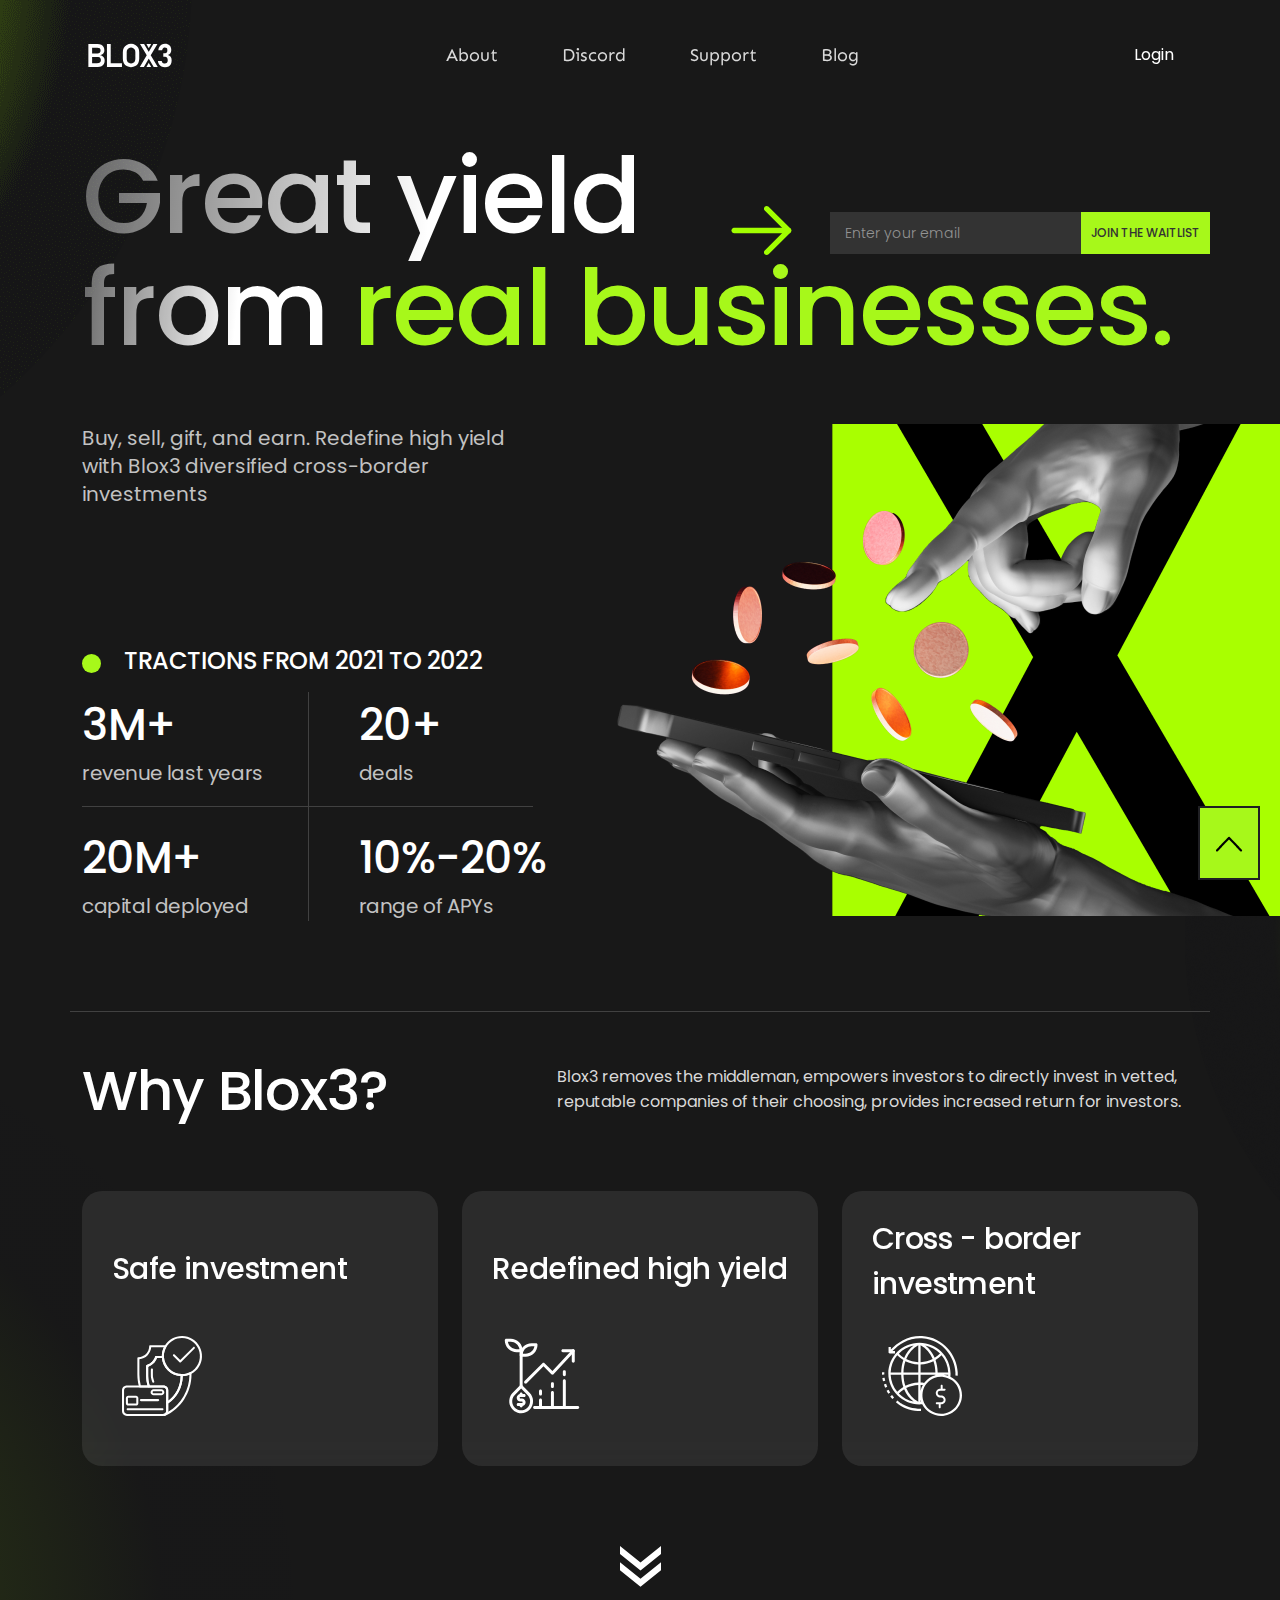
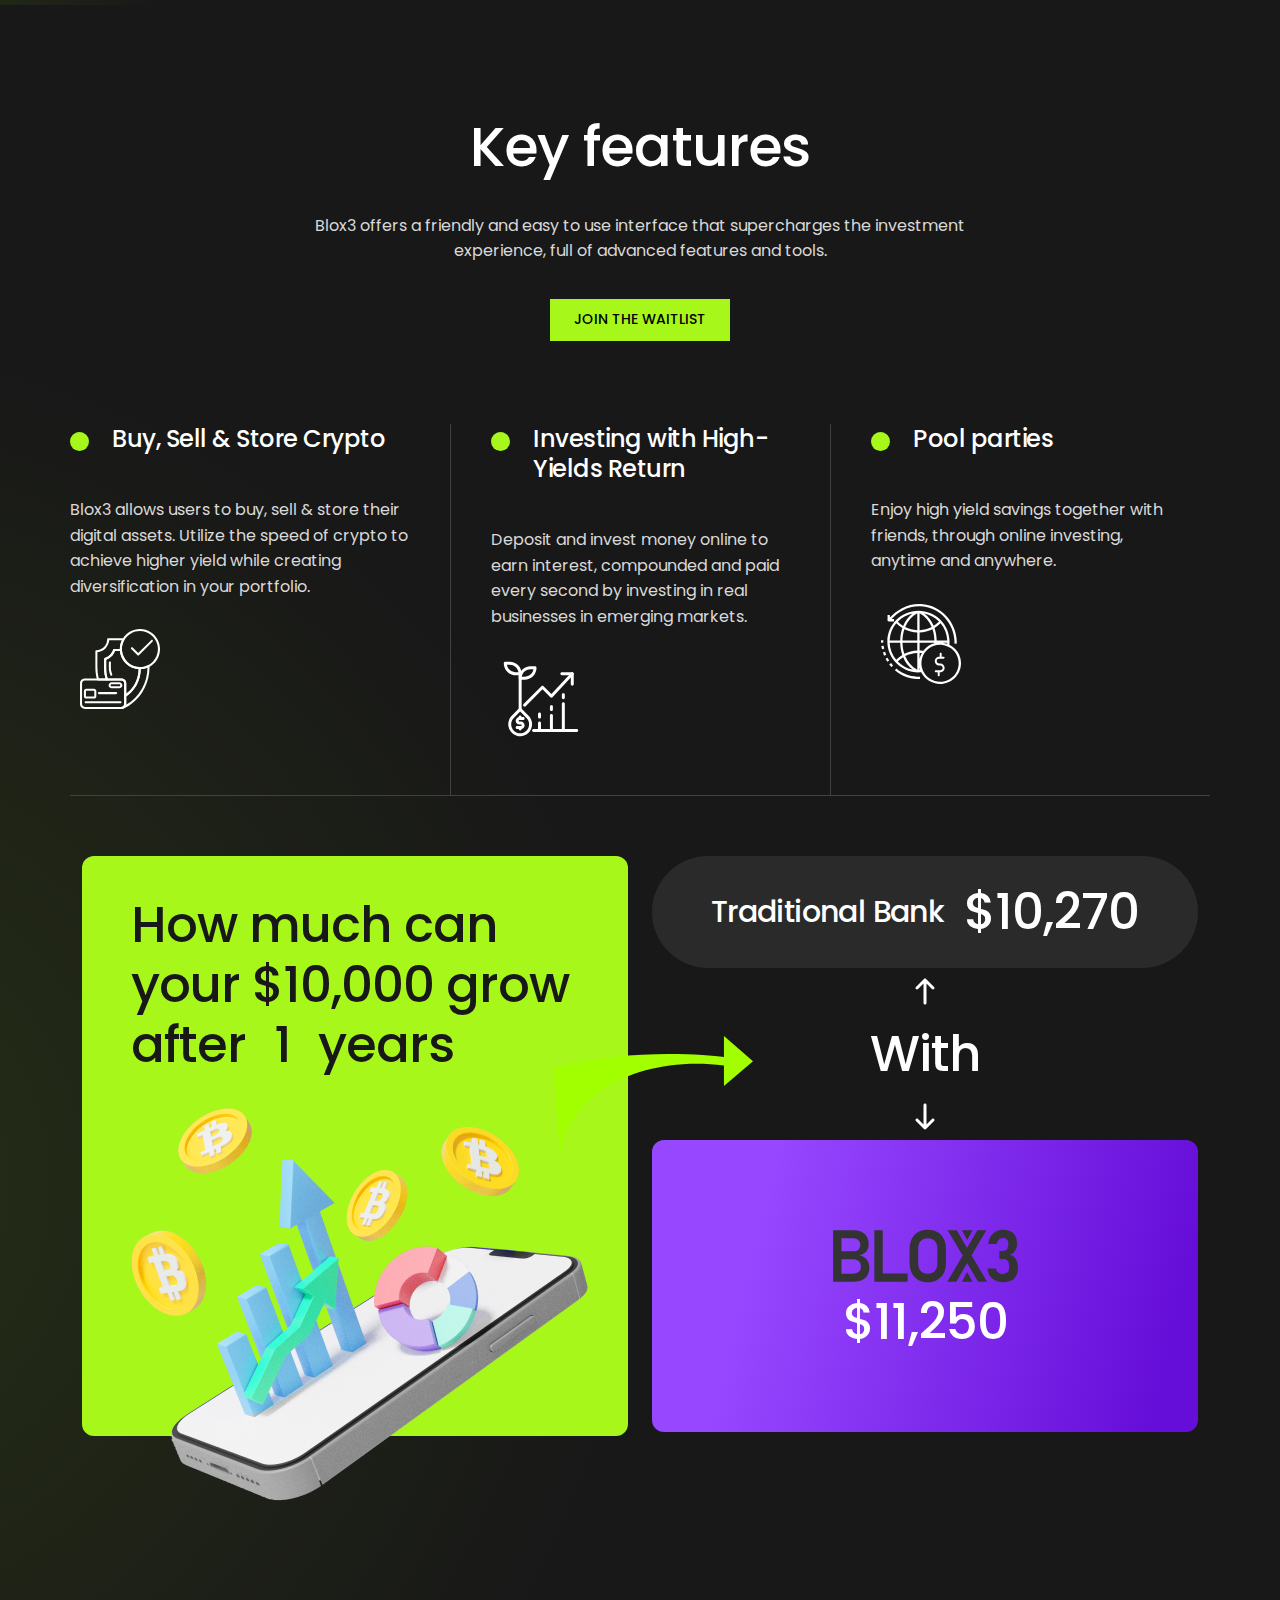
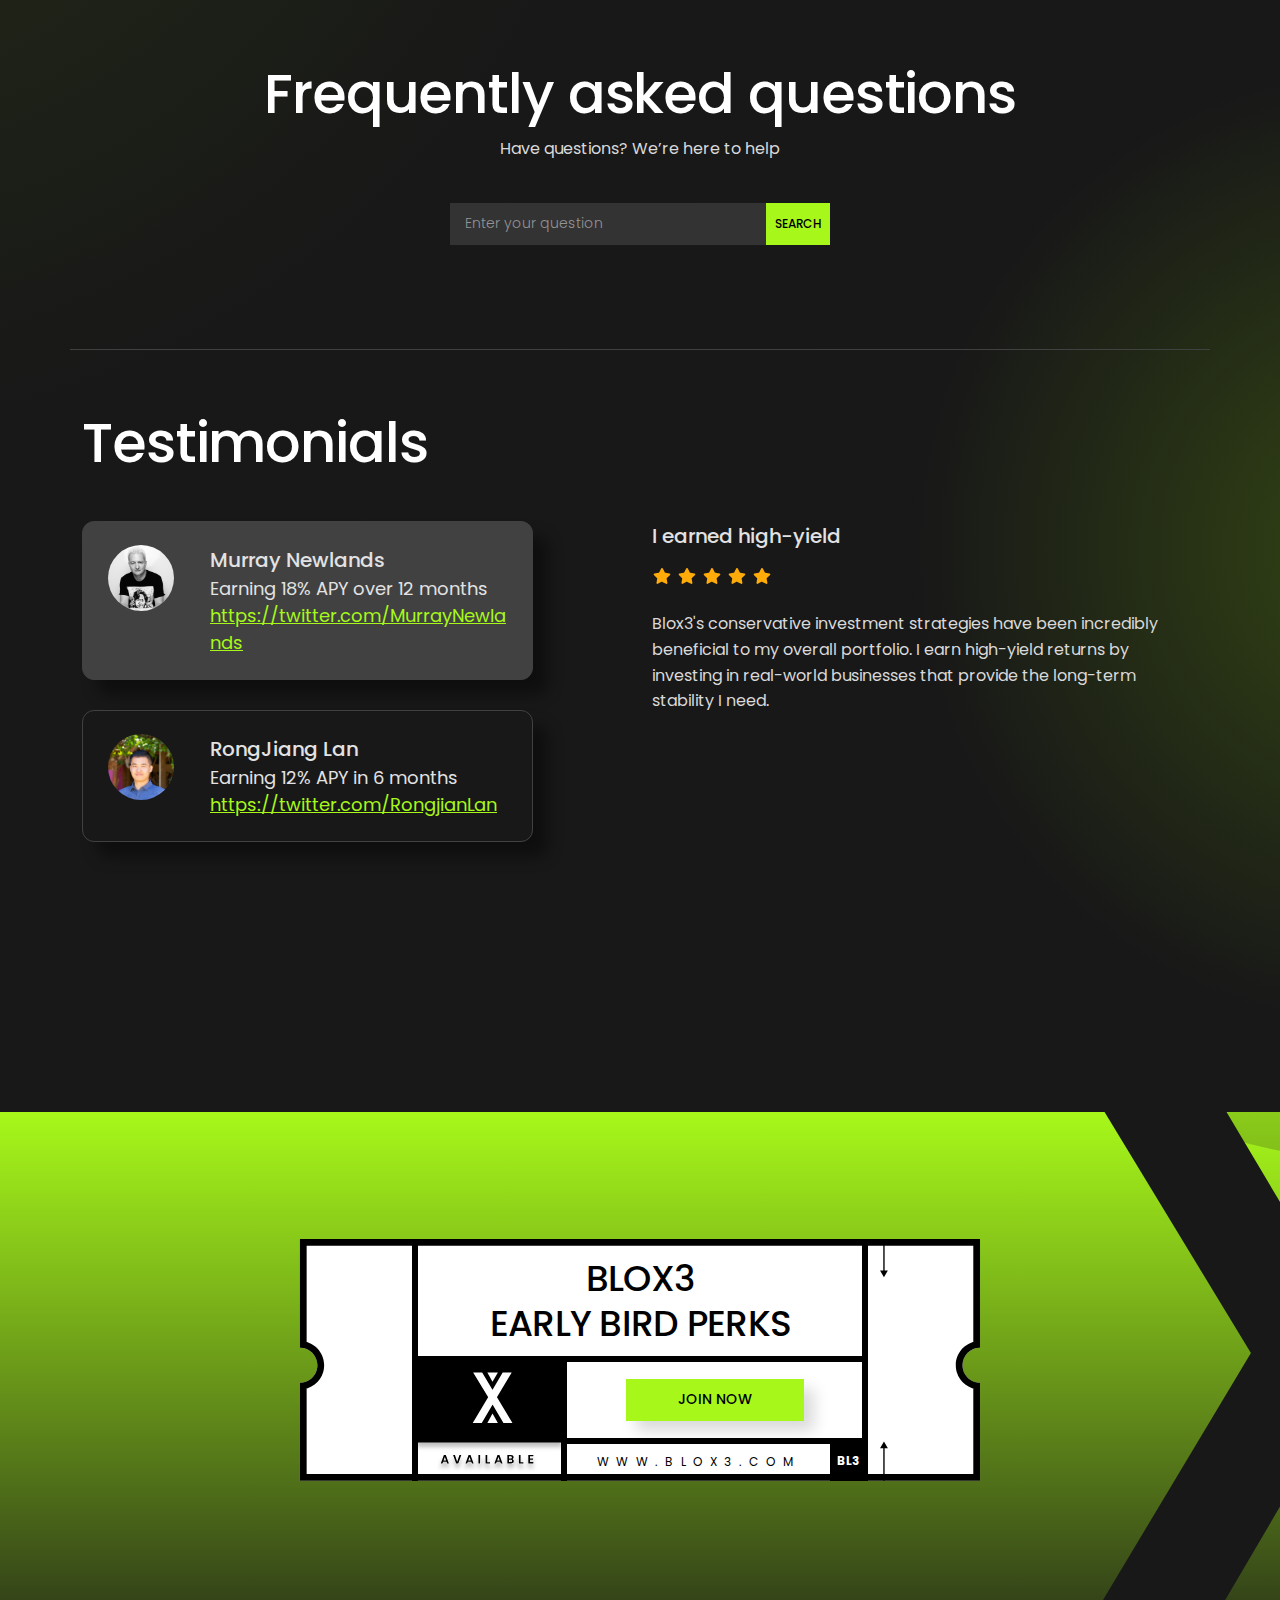
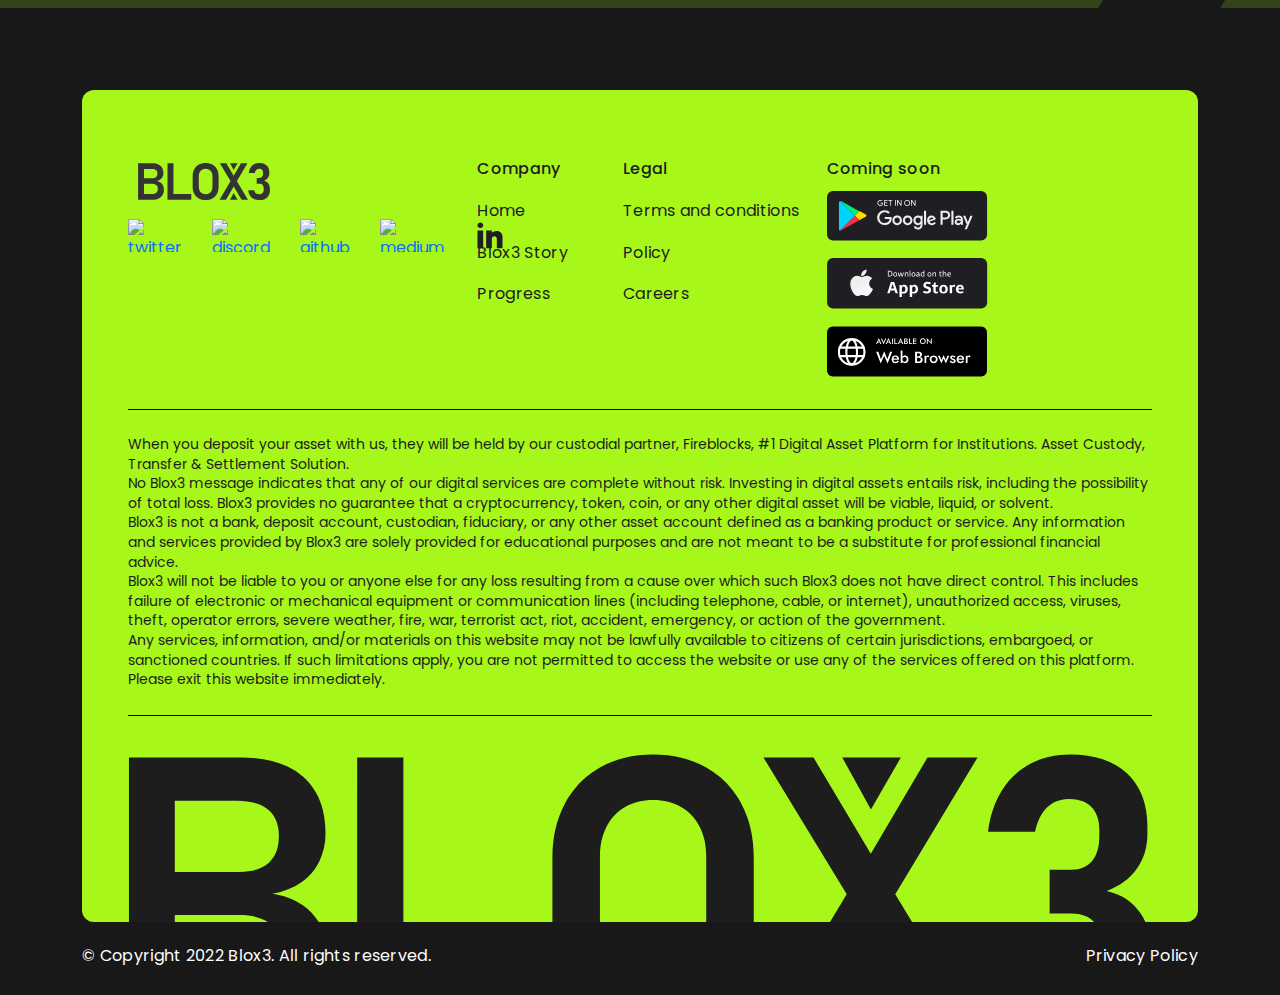
==== commit 35420118: "fix: content link" ====
--- a/index.html
+++ b/index.html
@@ -87,7 +87,7 @@
                                     target="_blank">Support</a>
                             </li>
                             <li class="nav-item">
-                                <a class="nav-link" href="https://medium.com/@blox3" target="_blank">Blog</a>
+                                <a class="nav-link" href="https://blox3.medium.com/" target="_blank">Blog</a>
                             </li>
                         </ul>
                     </div>
@@ -186,11 +186,11 @@
                             </div>
                         </div>
                         <div class="col-md-7 bx-banner-image">
-                            <img src="assets/images/banner.svg" alt="banner" class="bx-banner-image d-none d-md-block"
-                                width="750" height="492" />
+                            <!-- <img src="assets/images/banner.svg" alt="banner" class="bx-banner-image d-none d-md-block"
+                                width="750" height="492" /> -->
                             <img src="assets/images/banner.png"
                                 srcset="assets/images/banner.png 1x, assets/images/banner@2x.png 2x, assets/images/banner@3x.png 3x"
-                                alt="banner" class="bx-banner-image d-block d-md-none" width="542" height="671">
+                                alt="banner" class="bx-banner-image" width="750" height="492">
                         </div>
                     </div>
 
@@ -639,7 +639,7 @@
                                             years
                                         </div>
                                         <div class="how-much-photo">
-                                            <img src="./assets/images/how-much-photo.svg" alt="" loading="lazy">
+                                            <img src="assets/images/how-much-photo.png" srcset="assets/images/how-much-photo.png 1x, assets/images/how-much-photo@2x.png 2x, assets/images/how-much-photo@3x.png 3x" alt="How much" width="463" height="401">
                                         </div>
                                     </div>
                                 </div>
@@ -912,7 +912,7 @@
 
                     <div class="bx-footer-bottom d-flex">
                         <address>© Copyright 2022 Blox3. All rights reserved.</address>
-                        <span>Privacy Policy</span>
+                        <span><a href="https://blox3.notion.site/TERMS-CONDITIONS-b17bd087cef44d36a6345a4b130bfcd6" target="_blank">Privacy Policy</a></span>
                     </div>
                 </div>
             </footer>
--- a/assets/css/style.css
+++ b/assets/css/style.css
@@ -243,7 +243,12 @@
     padding-bottom: 16px;
     width: 100%;
     z-index: 999;
-    height: 77px;
+  }
+}
+@media (max-width: 767px) {
+  header .bx-navbar .container {
+    padding-left: 16px;
+    padding-right: 16px;
   }
 }
 header .bx-navbar .navbar-brand {
@@ -252,6 +257,8 @@
 @media (max-width: 767px) {
   header .bx-navbar .navbar-brand {
     width: calc(100% - 80px);
+    padding-top: 0;
+    padding-bottom: 0;
   }
 }
 header .bx-navbar .navbar-brand img {
@@ -353,7 +360,7 @@
 }
 header .bx-navbar.sticky {
   background-color: rgba(0, 0, 0, 0.7) !important;
-  padding: 12px 0;
+  padding: 16px 0;
   box-shadow: 0px 4px 12px rgba(0, 0, 0, 0.08);
   -webkit-backdrop-filter: blur(6px);
           backdrop-filter: blur(6px);
@@ -453,8 +460,13 @@
   text-transform: uppercase;
   border: none;
 }
+.btn-cus a {
+  color: #000;
+  text-decoration: none;
+  display: block;
+}
 .btn-cus:hover {
-  opacity: 0.8;
+  opacity: 0.8 !important;
 }
 @media (max-width: 576px) {
   .btn-cus {
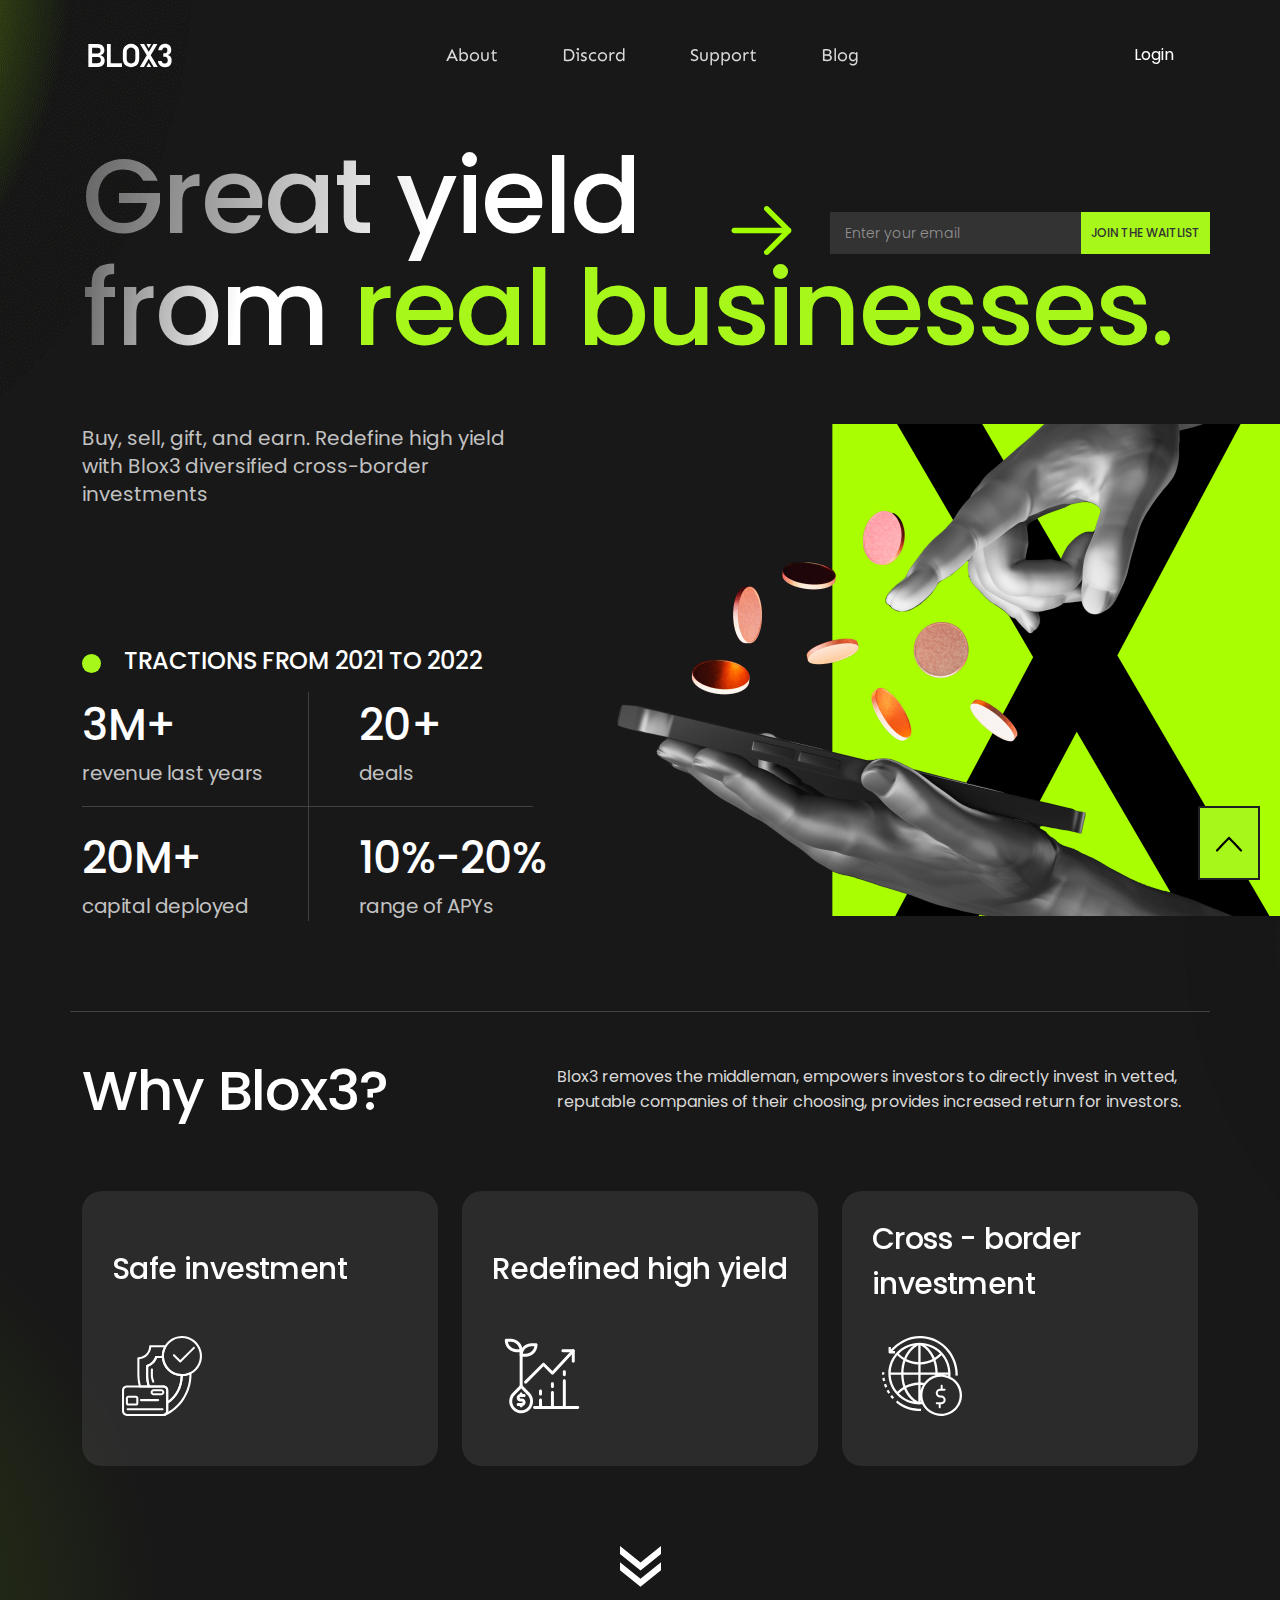
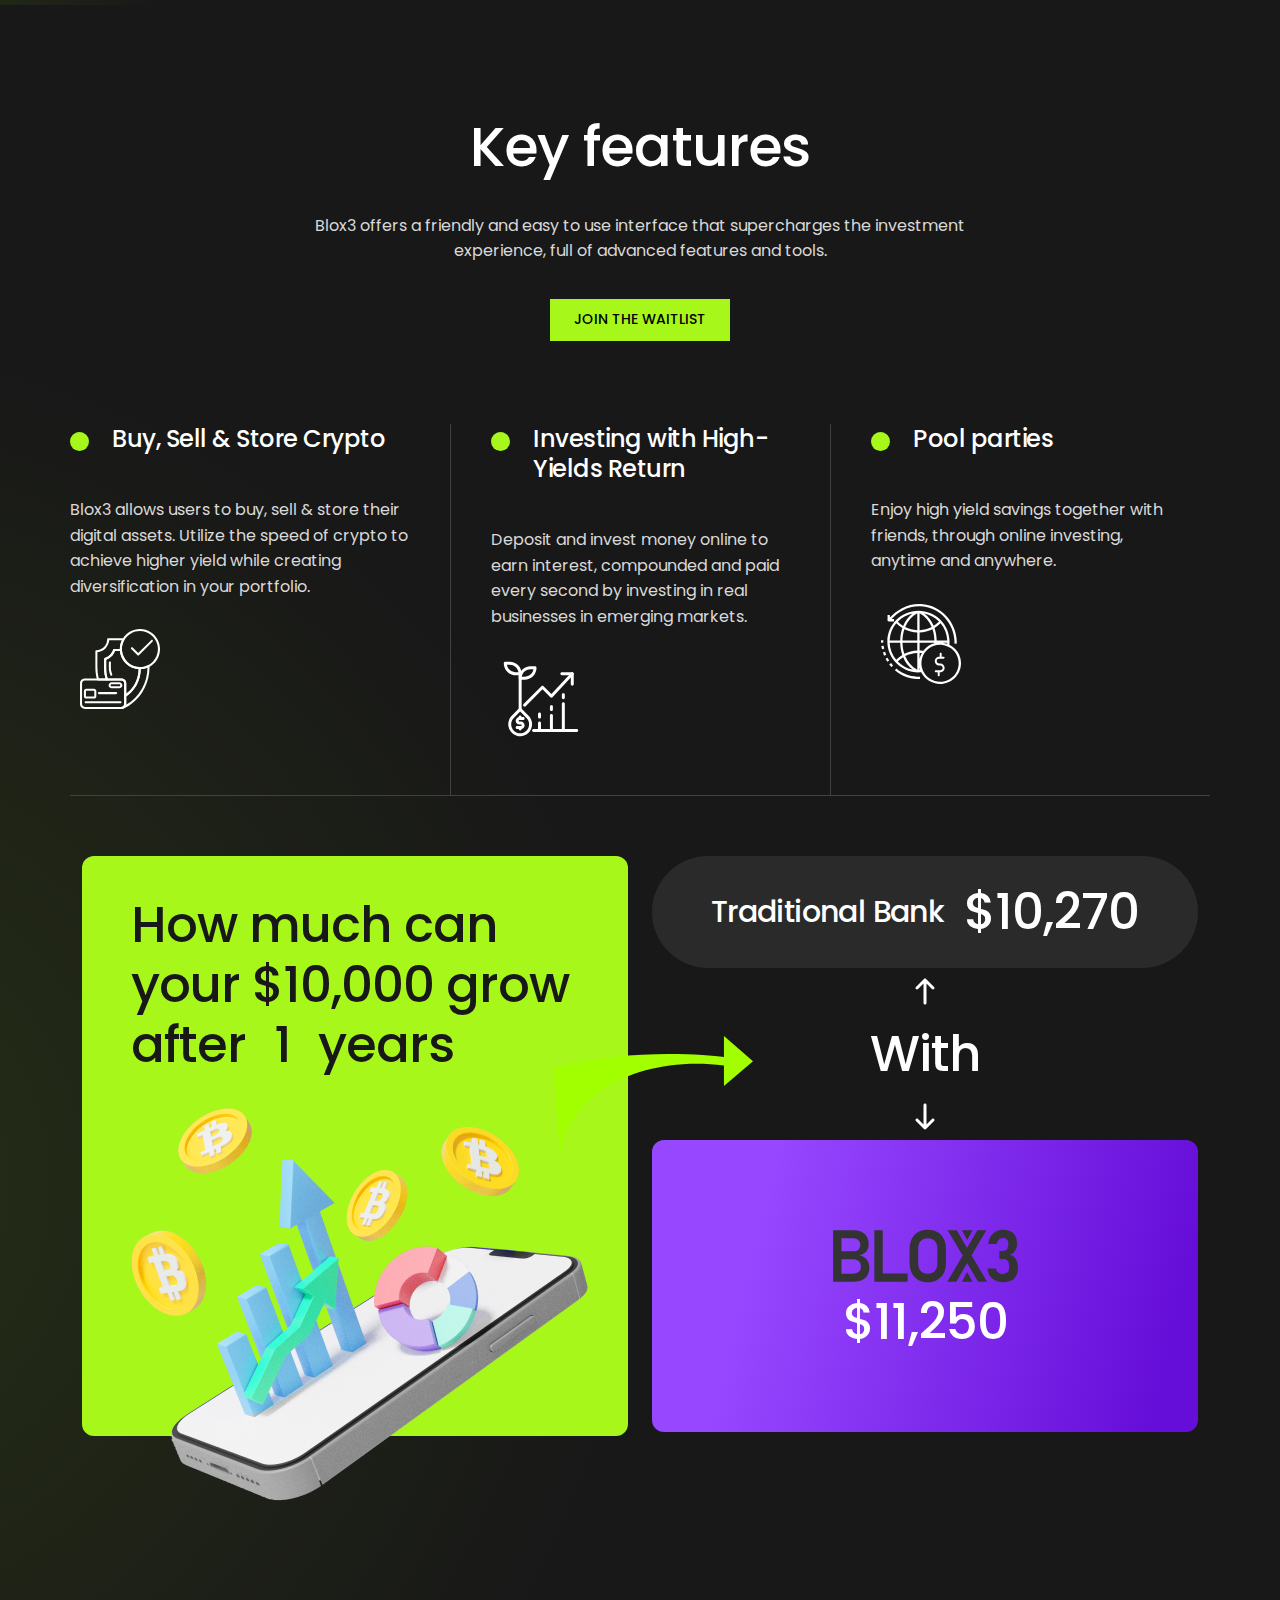
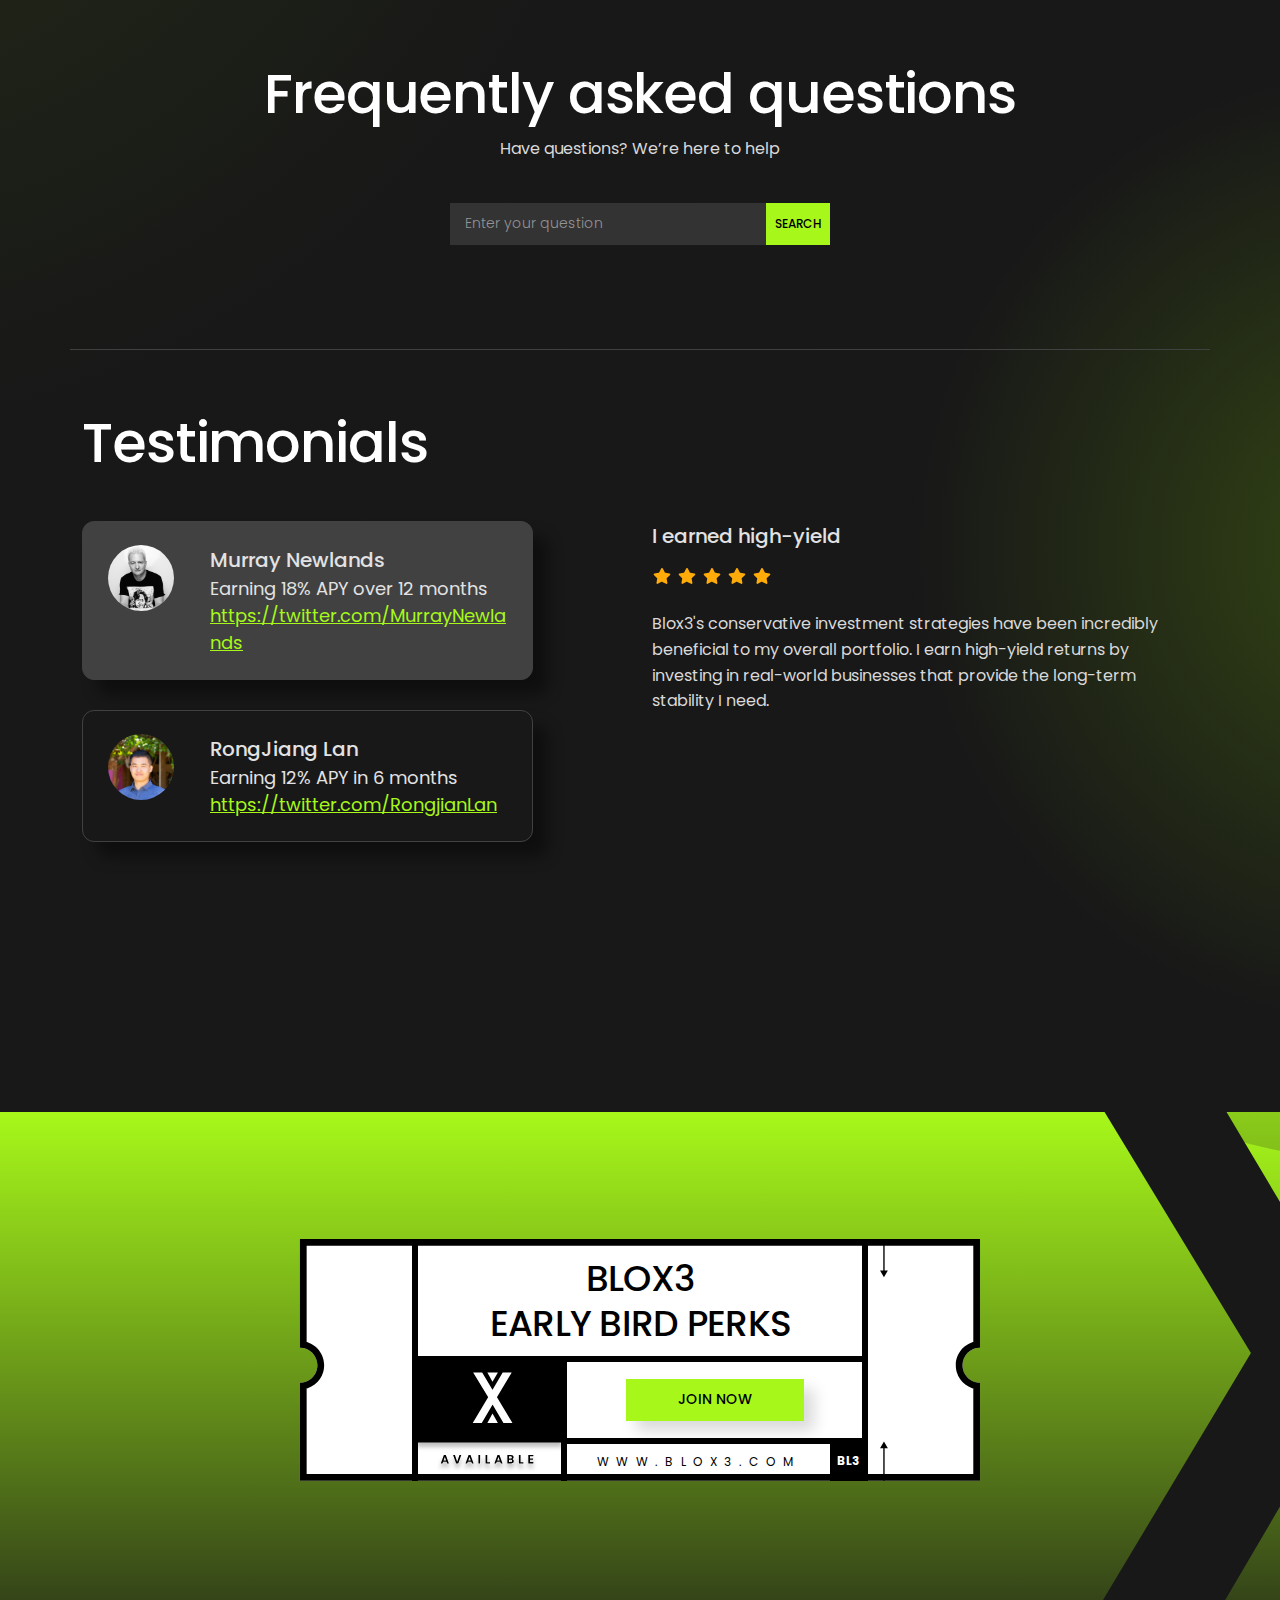
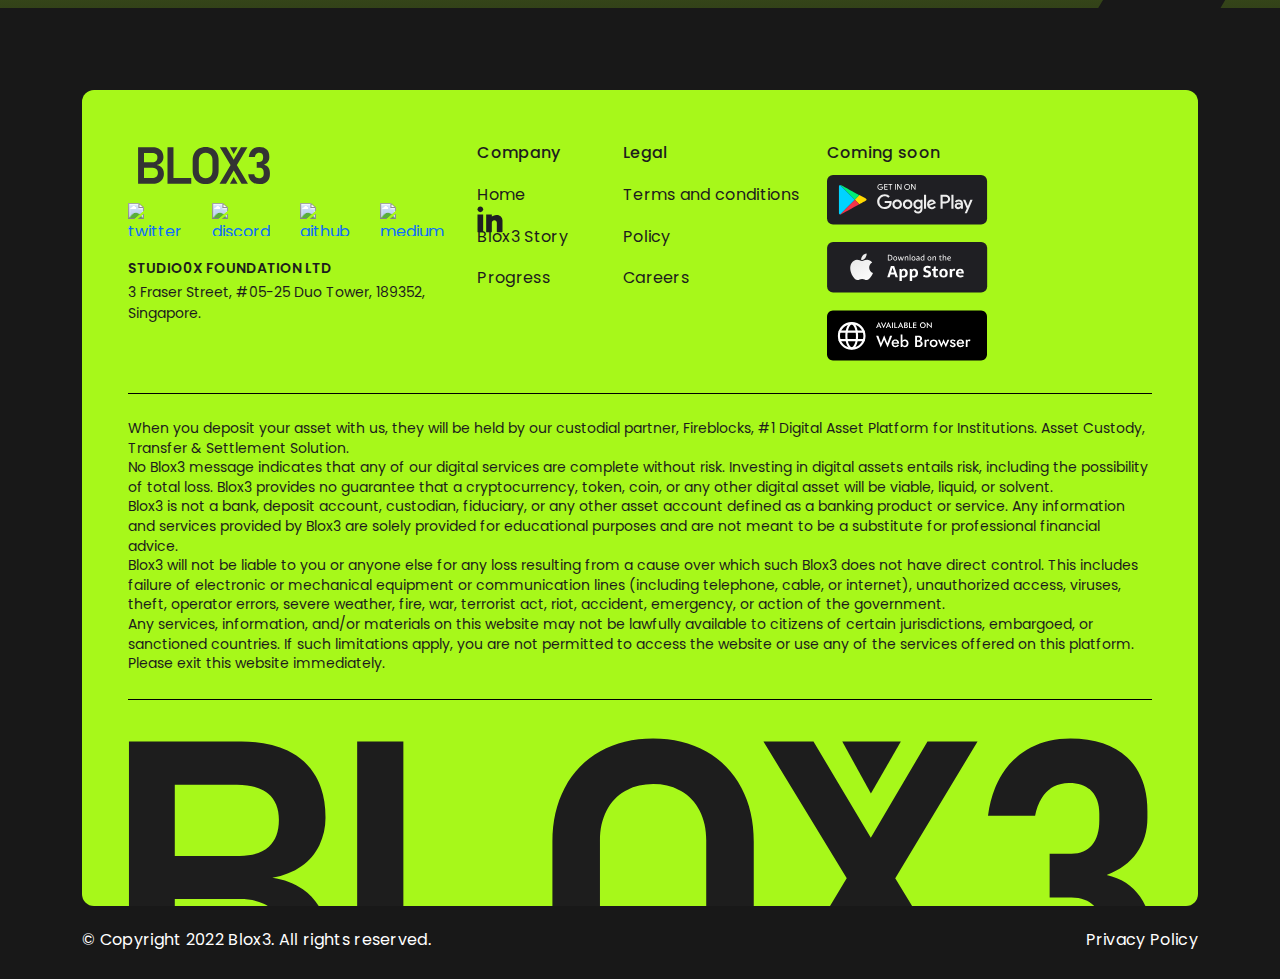
==== commit 97fef882: "add address company" ====
--- a/index.html
+++ b/index.html
@@ -843,6 +843,8 @@
                                         <img src="assets/images/icon/linkedin.svg" alt="linkedin" />
                                     </a>
                                 </div>
+                                <div class="company-name">STUDIO0X FOUNDATION LTD</div>
+                                <div class="location">3 Fraser Street, #05-25 Duo Tower, 189352, Singapore.</div>
                             </div>
                             <div class="col-lg-4 col-md-7 col-12">
                                 <div class="row">
--- a/assets/css/style.css
+++ b/assets/css/style.css
@@ -2882,7 +2882,7 @@
   background: #A7F81A;
   color: #1D1D1D;
   border-radius: 12px;
-  padding: 66px 46px 0 46px;
+  padding: 50px 46px 0 46px;
 }
 @media (max-width: 767px) {
   footer .bg-green {
@@ -2974,6 +2974,14 @@
   margin-top: 32px;
   font-size: 14px;
   line-height: 140%;
+}
+footer .company-name {
+  font-weight: 600;
+  font-size: 14px;
+}
+footer .location {
+  font-size: 14px;
+  line-height: 1.5;
 }
 @media (max-width: 1400px) {
   footer .deco img {
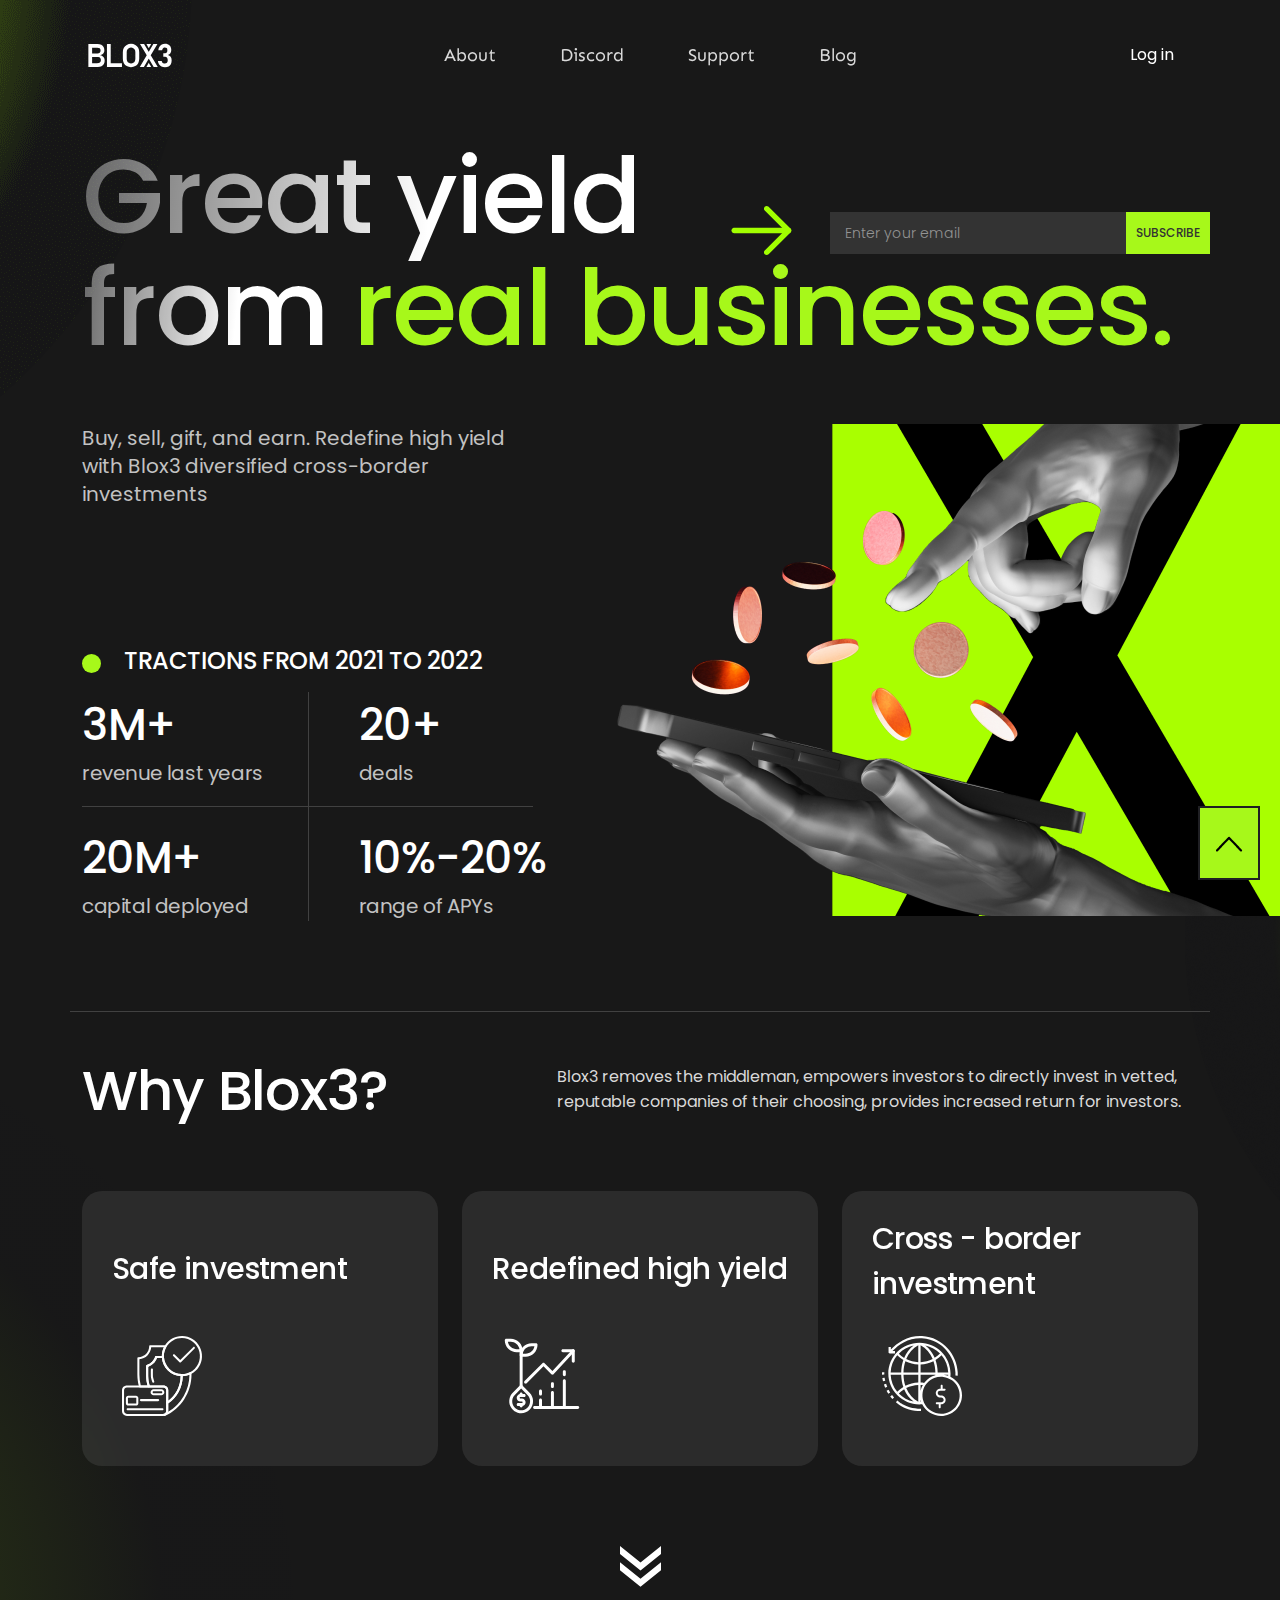
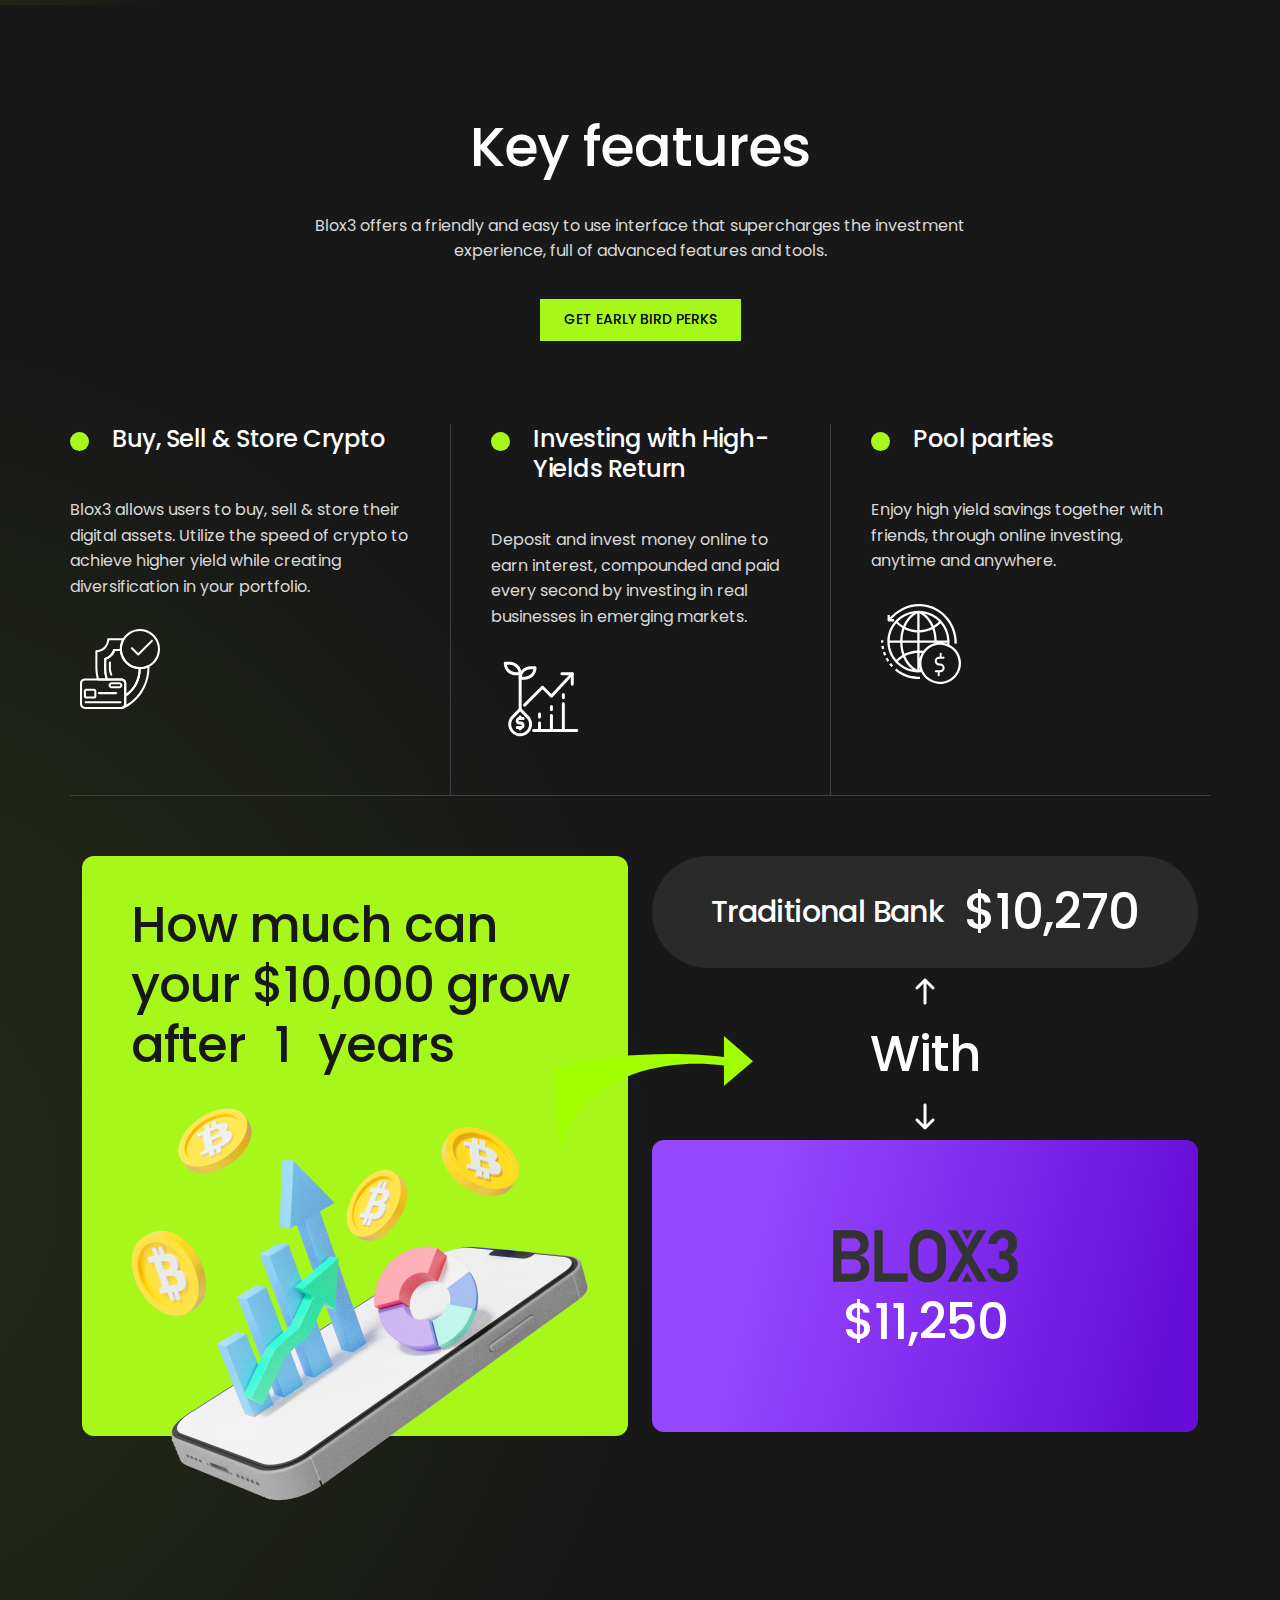
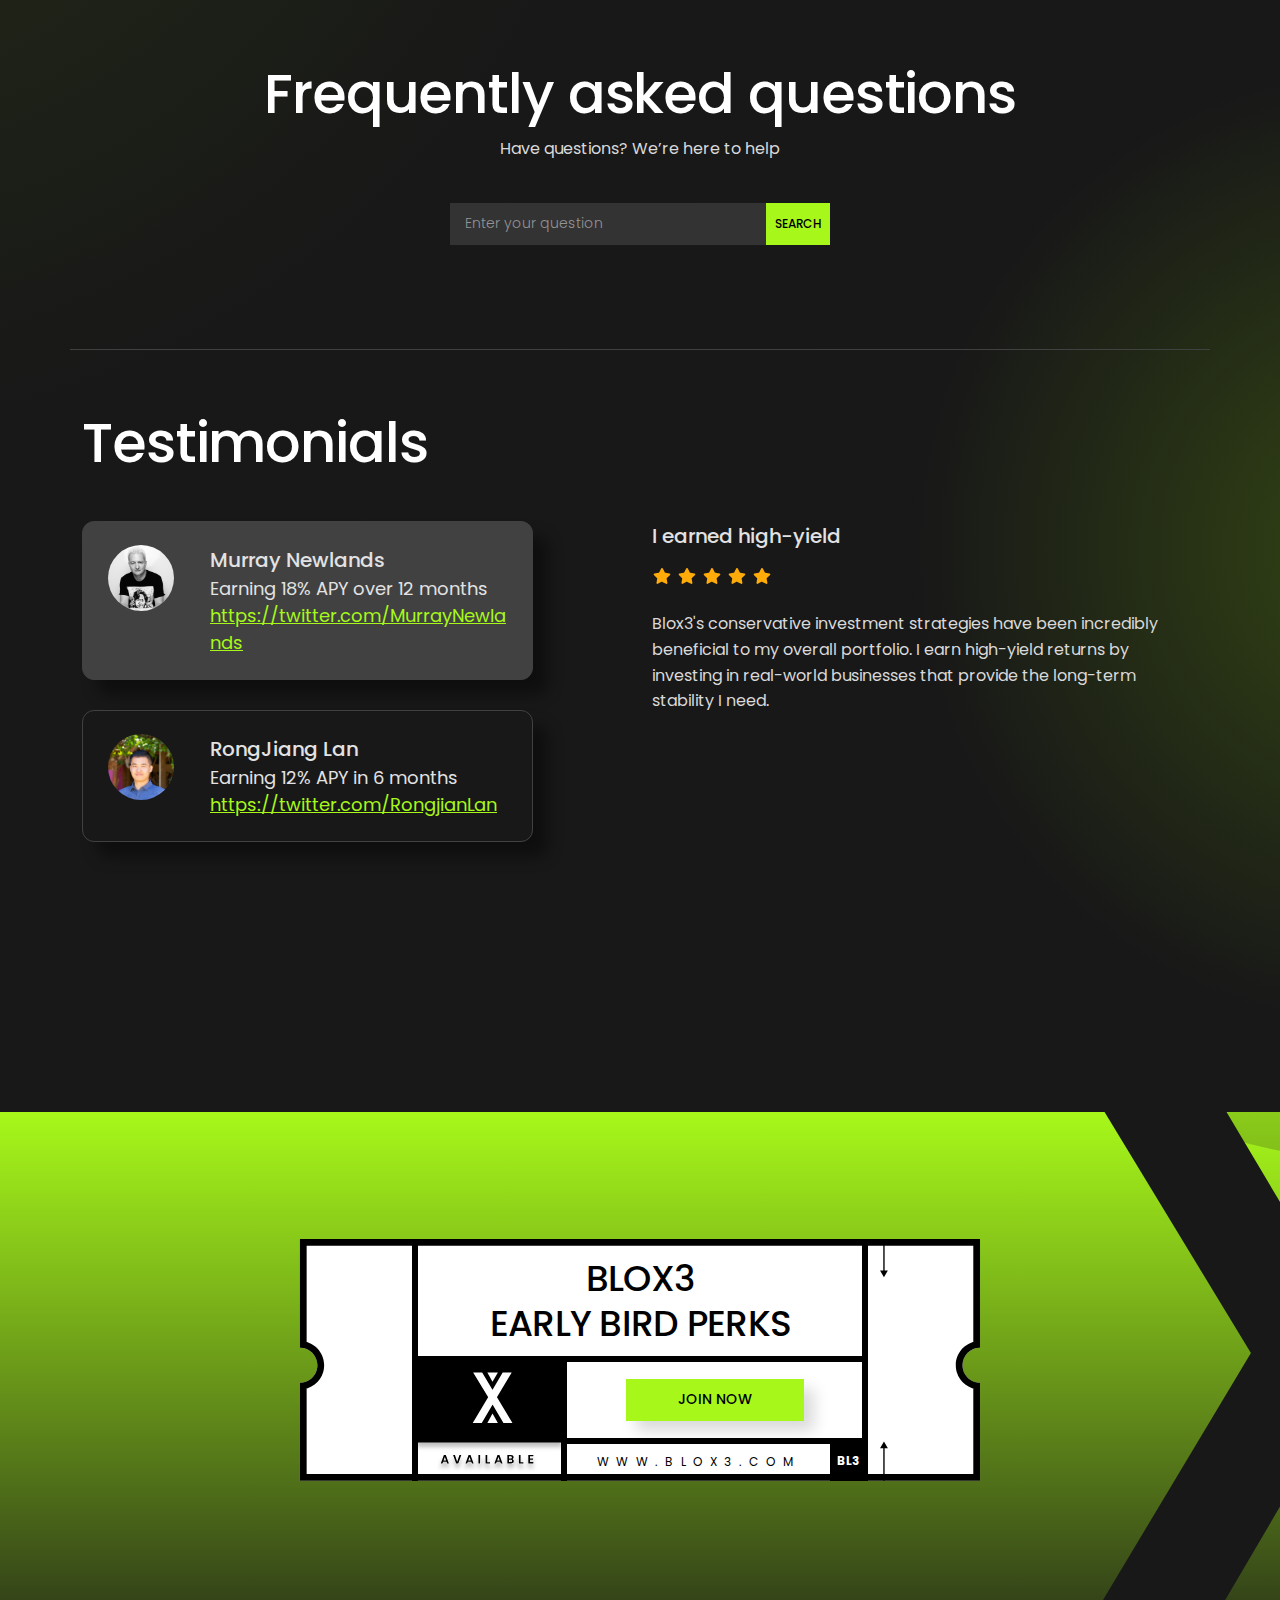
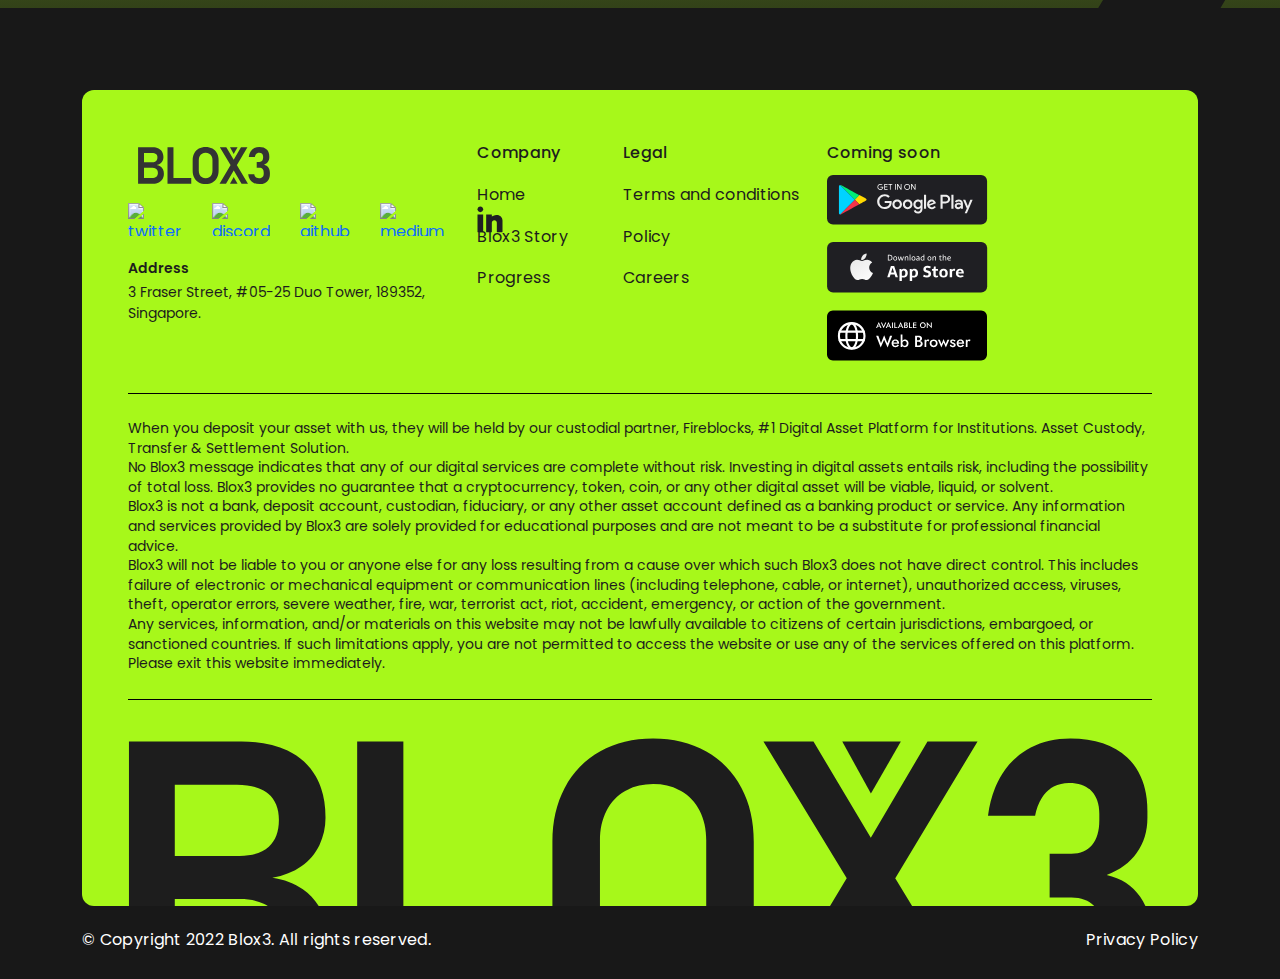
==== commit aff799ed: "remove responses" ====
--- a/index.html
+++ b/index.html
@@ -12,32 +12,32 @@
         </script>
         <meta name="viewport" content="width=device-width, initial-scale=1.0, maximum-scale=1.0,user-scalable=0">
         <meta charset="utf-8" />
-        <title>Blox3</title>
+        <title>Blox3 - Great yield from real businesses</title>
         <link rel="icon" href="favicon.ico" />
         <!-- Search Engine -->
         <meta name="description"
             content="Blox3 provides attractive & sustainable yield by removing the bank as a costly cross border bottleneck, providing capital directly to real world businesses." />
-        <meta name="image" content="./opengraph.png" />
+        <meta name="image" content="/opengraph.png" />
         <!-- Schema.org for Google -->
-        <meta itemprop="name" content="Blox3" />
+        <meta itemprop="name" content="Blox3 - Great yield from real businesses" />
         <meta itemprop="description"
             content="Blox3 provides attractive & sustainable yield by removing the bank as a costly cross border bottleneck, providing capital directly to real world businesses." />
-        <meta itemprop="image" content="./opengraph.png" />
-        <meta name="og:title" content="Blox3" />
+        <meta itemprop="image" content="/opengraph.png" />
+        <meta name="og:title" content="Blox3 - Great yield from real businesses" />
         <meta name="og:description"
             content="Blox3 provides attractive & sustainable yield by removing the bank as a costly cross border bottleneck, providing capital directly to real world businesses." />
-        <meta name="og:image" content="./opengraph.png" />
+        <meta name="og:image" content="/opengraph.png" />
         <meta name="og:url" content="https://blox3.vercel.app" />
-        <meta name="og:site_name" content="Blox3" />
+        <meta name="og:site_name" content="Blox3 - Great yield from real businesses" />
         <meta name="og:locale" content="en_US" />
         <meta name="fb:app_id" content="401785937034606" />
         <meta name="og:type" content="website" />
         <meta name="twitter:site" content="@blox3">
         <meta name="twitter:card" content="summary_large_image">
-        <meta name="twitter:title" content="Blox3">
+        <meta name="twitter:title" content="Blox3 - Great yield from real businesses">
         <meta name="twitter:description"
             content="Blox3 provides attractive & sustainable yield by removing the bank as a costly cross border bottleneck, providing capital directly to real world businesses.">
-        <meta name="twitter:image" content="./opengraph.png">
+        <meta name="twitter:image" content="/opengraph.png">
         <link href="https://fonts.googleapis.com/css2?family=Sen:wght@400;700&display=swap" rel="stylesheet">
         <link rel="stylesheet" href="https://fonts.googleapis.com/css?family=Lato&display=swap" />
         <link
@@ -74,7 +74,7 @@
                                 </a>
                             </li>
                             <li class="d-block d-md-none"><button type="button" class="button btn-sign-up"
-                                    data-bs-toggle="modal" data-bs-target="#SignUpModal">Login</button></li>
+                                    data-bs-toggle="modal" data-bs-target="#SignUpModal">Log in</button></li>
                             <li class="nav-item">
                                 <a class="nav-link" href="about.html">About</a>
                             </li>
@@ -83,8 +83,7 @@
                             </li>
                             <li class="nav-item">
                                 <a class="nav-link"
-                                    href="https://blox3.notion.site/SUPPORT-e5d9ff07b69e430fb95e6f65994a4790"
-                                    target="_blank">Support</a>
+                                    href="contact.html">Support</a>
                             </li>
                             <li class="nav-item">
                                 <a class="nav-link" href="https://blox3.medium.com/" target="_blank">Blog</a>
@@ -92,7 +91,7 @@
                         </ul>
                     </div>
                     <button type="button" class="button btn-sign-up d-none d-md-block" data-bs-toggle="modal"
-                        data-bs-target="#SignUpModal">Login</button>
+                        data-bs-target="#SignUpModal">Log in</button>
                 </div>
             </nav>
         </header>
@@ -122,20 +121,13 @@
                                                             placeholder="Enter your email" class="form-control"
                                                             id="mce-EMAIL" required>
                                                         <button type="submit" value="Subscribe" name="subscribe"
-                                                            id="mc-embedded-subscribe" class="btn button">Join the
-                                                            Waitlist</button>
+                                                            id="mc-embedded-subscribe" class="btn button">subscribe</button>
                                                     </div>
                                                 </div>
 
                                                 <div style="position: absolute; left: -5000px;" aria-hidden="true">
                                                     <input type="text" name="b_b85ae66b1dd4e79ea836b4736_51da35f64b"
                                                         tabindex="-1" value="">
-                                                </div>
-                                            </div>
-                                            <div id="mce-responses" class="clear foot">
-                                                <div class="response" id="mce-error-response" style="display:none">
-                                                </div>
-                                                <div class="response" id="mce-success-response" style="display:none">
                                                 </div>
                                             </div>
                                         </form>
@@ -420,7 +412,7 @@
                                 and tools.
                             </div>
                             <p class="text-center wow fadeInUp"><button type="button" class="button btn-cus"
-                                    data-bs-toggle="modal" data-bs-target="#SignUpModal">Join the Waitlist</button></p>
+                                    data-bs-toggle="modal" data-bs-target="#SignUpModal">Get Early Bird Perks</button></p>
                             <div class="row">
                                 <div class="col-lg-4 col-md-6 box wow fadeInUp">
                                     <dl>
@@ -843,7 +835,7 @@
                                         <img src="assets/images/icon/linkedin.svg" alt="linkedin" />
                                     </a>
                                 </div>
-                                <div class="company-name">STUDIO0X FOUNDATION LTD</div>
+                                <div class="company-name">Address</div>
                                 <div class="location">3 Fraser Street, #05-25 Duo Tower, 189352, Singapore.</div>
                             </div>
                             <div class="col-lg-4 col-md-7 col-12">
@@ -852,8 +844,7 @@
                                         <div class="bx-footer-title">Company</div>
                                         <ul class="nav">
                                             <li><a href="index.html">Home</a></li>
-                                            <li><a href="https://blox3.notion.site/BLOX3-All-In-One-524991e703df4c4db0785e68744c24d8"
-                                                    target="_blank">Blox3 Story</a></li>
+                                            <li><a href="about.html">Blox3 Story</a></li>
                                             <li><a href="https://blox3.notion.site/BLOX3-All-In-One-524991e703df4c4db0785e68744c24d8"
                                                     target="_blank">Progress</a></li>
                                         </ul>
@@ -953,10 +944,6 @@
                                                 <input type="text" name="b_b85ae66b1dd4e79ea836b4736_51da35f64b"
                                                     tabindex="-1" value="">
                                             </div>
-                                        </div>
-                                        <div id="mce-responses" class="clear foot">
-                                            <div class="response" id="mce-error-response" style="display:none"></div>
-                                            <div class="response" id="mce-success-response" style="display:none"></div>
                                         </div>
                                     </form>
                                 </div>
--- a/assets/css/style.css
+++ b/assets/css/style.css
@@ -235,7 +235,7 @@
   top: 0;
   left: 0;
   right: 0;
-  z-index: 2;
+  z-index: 3;
 }
 @media (max-width: 991px) {
   header .bx-navbar {
@@ -1055,6 +1055,11 @@
 .contact-page .bx-banner .info dl dd {
   color: #fff;
   margin-bottom: 0;
+  word-break: break-word;
+}
+.contact-page .bx-banner .info dl dd a {
+  color: #fff;
+  text-decoration: none;
 }
 
 .about-page .bx-banner .container {
